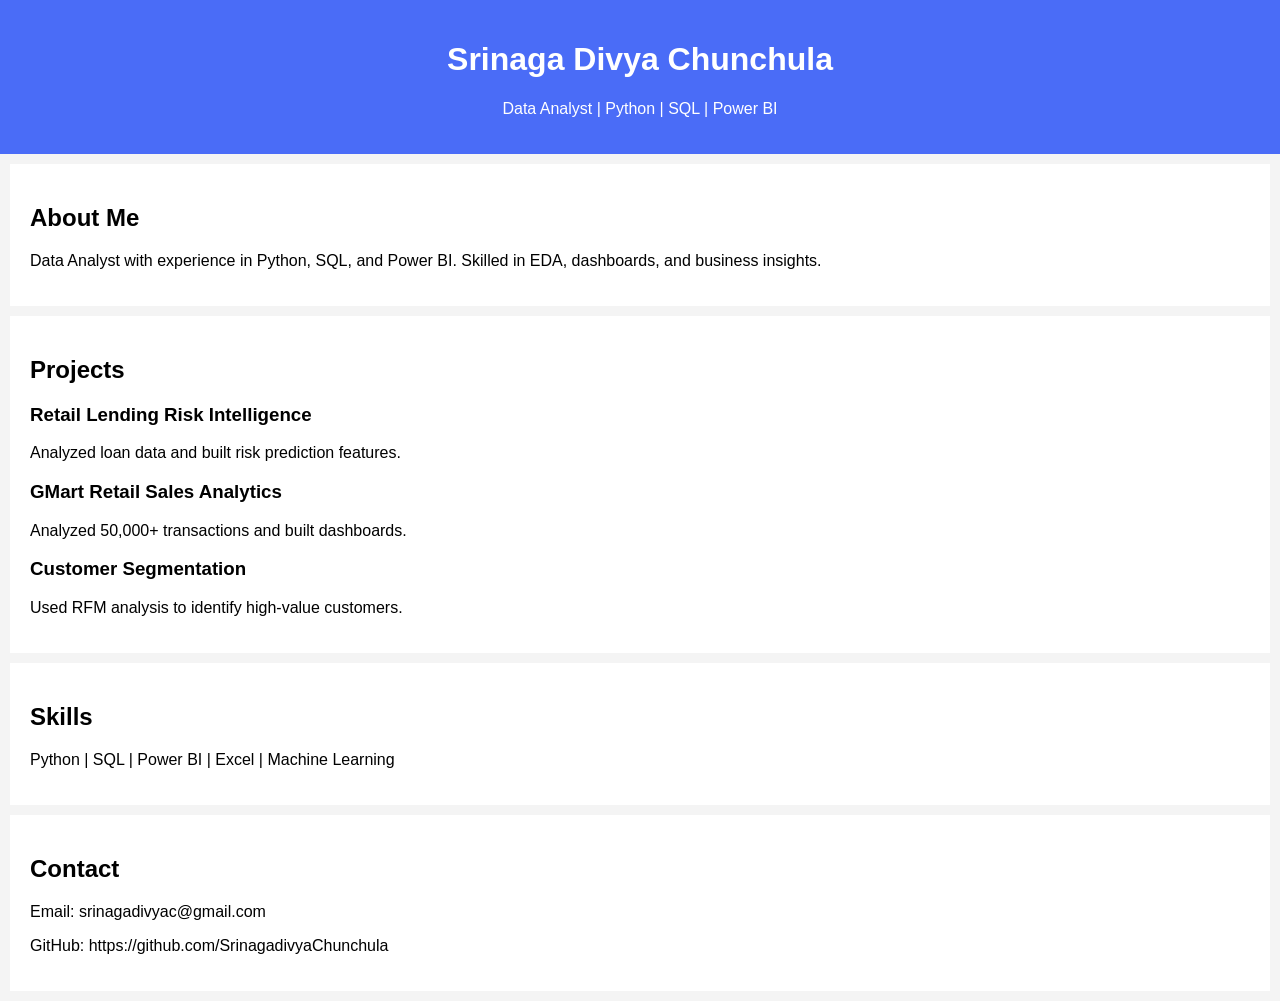
==== index.html @ 5d1824f3 "Add files via upload" ====
<!DOCTYPE html>
<html lang="en">
<head>
    <meta charset="UTF-8">
    <title>Divya | Data Analyst</title>
    <link rel="stylesheet" href="style.css">
</head>
<body>

<header>
    <h1>Srinaga Divya Chunchula</h1>
    <p>Data Analyst | Python | SQL | Power BI</p>
</header>

<section>
    <h2>About Me</h2>
    <p>Data Analyst with experience in Python, SQL, and Power BI. Skilled in EDA, dashboards, and business insights.</p>
</section>

<section>
    <h2>Projects</h2>

    <div class="project">
        <h3>Retail Lending Risk Intelligence</h3>
        <p>Analyzed loan data and built risk prediction features.</p>
    </div>

    <div class="project">
        <h3>GMart Retail Sales Analytics</h3>
        <p>Analyzed 50,000+ transactions and built dashboards.</p>
    </div>

    <div class="project">
        <h3>Customer Segmentation</h3>
        <p>Used RFM analysis to identify high-value customers.</p>
    </div>

</section>

<section>
    <h2>Skills</h2>
    <p>Python | SQL | Power BI | Excel | Machine Learning</p>
</section>

<section>
    <h2>Contact</h2>
    <p>Email: srinagadivyac@gmail.com</p>
    <p>GitHub: https://github.com/SrinagadivyaChunchula</p>
</section>

</body>
</html>
---- style.css ----
body {
    font-family: Arial;
    margin: 0;
    padding: 0;
    background: #f4f4f4;
}

header {
    background: #4a6cf7;
    color: white;
    text-align: center;
    padding: 20px;
}

section {
    padding: 20px;
    margin: 10px;
    background: white;
}

.project {
    margin-bottom: 15px;
}
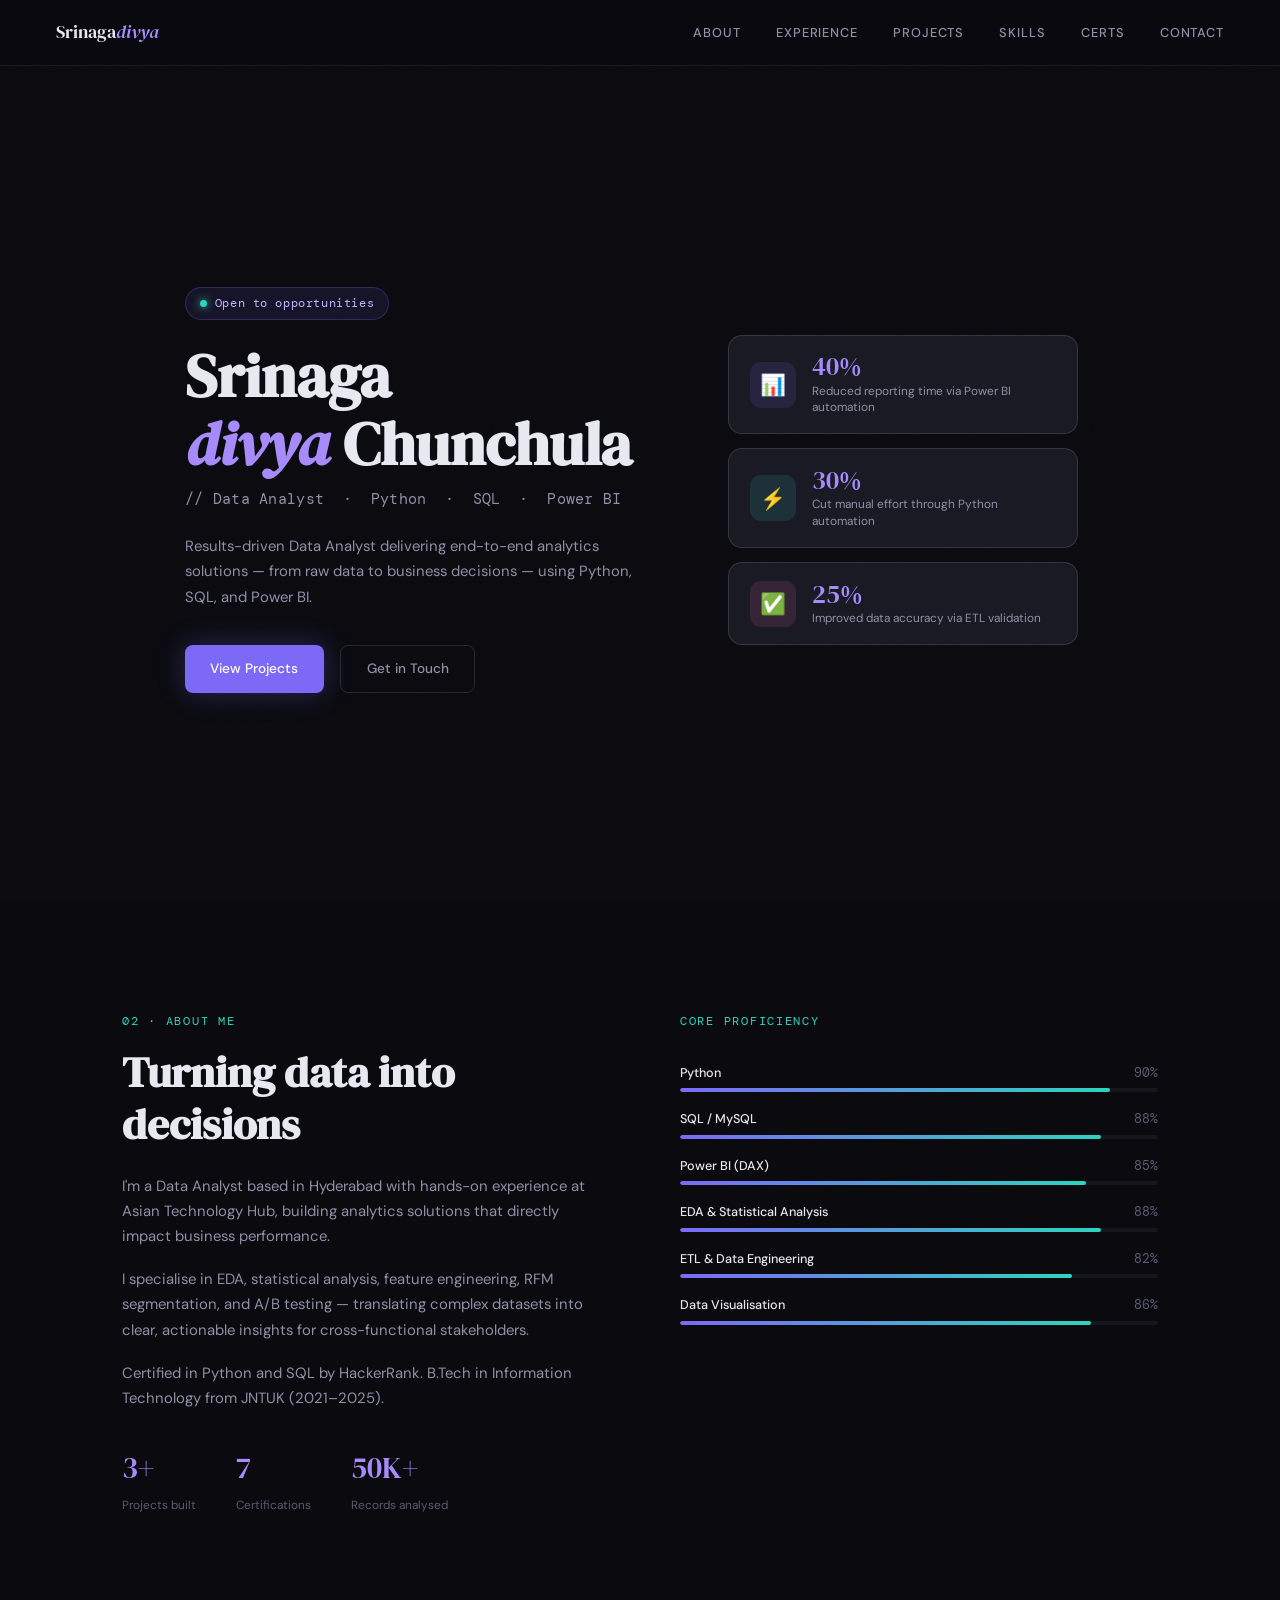
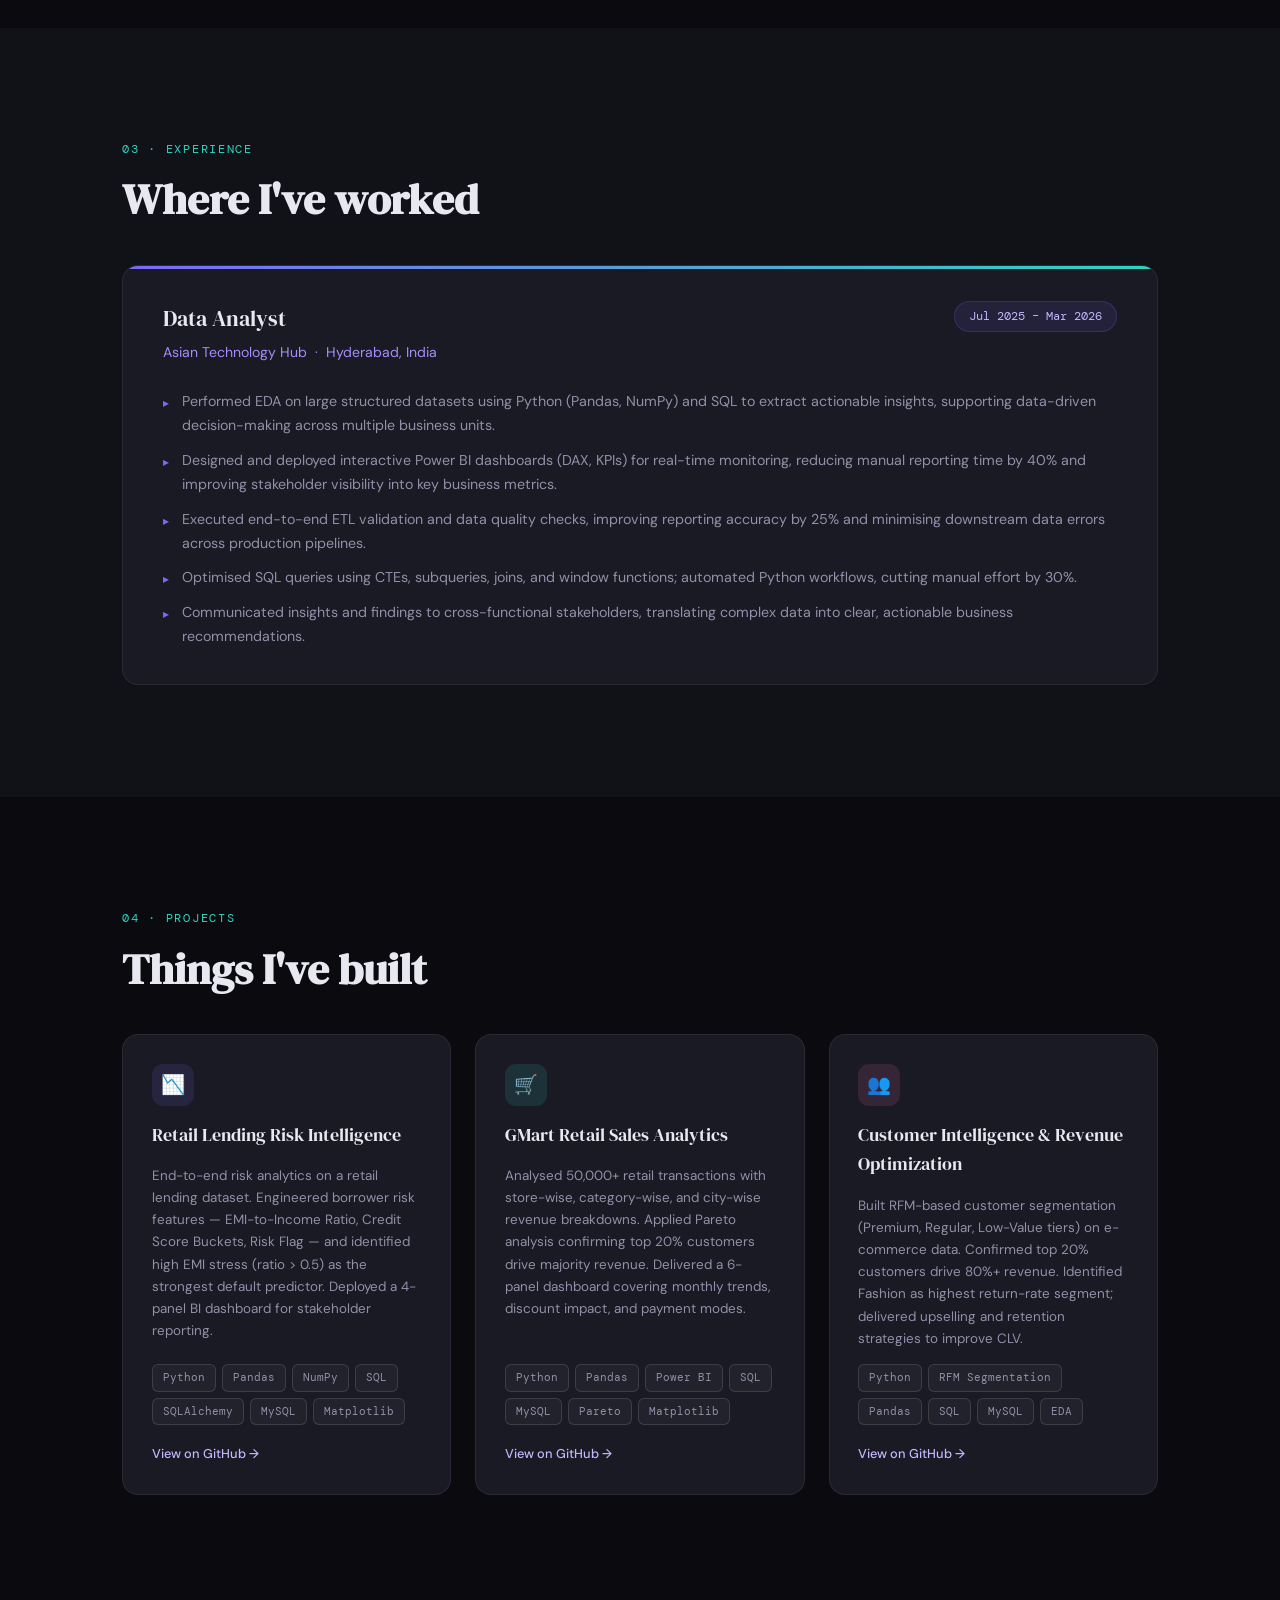
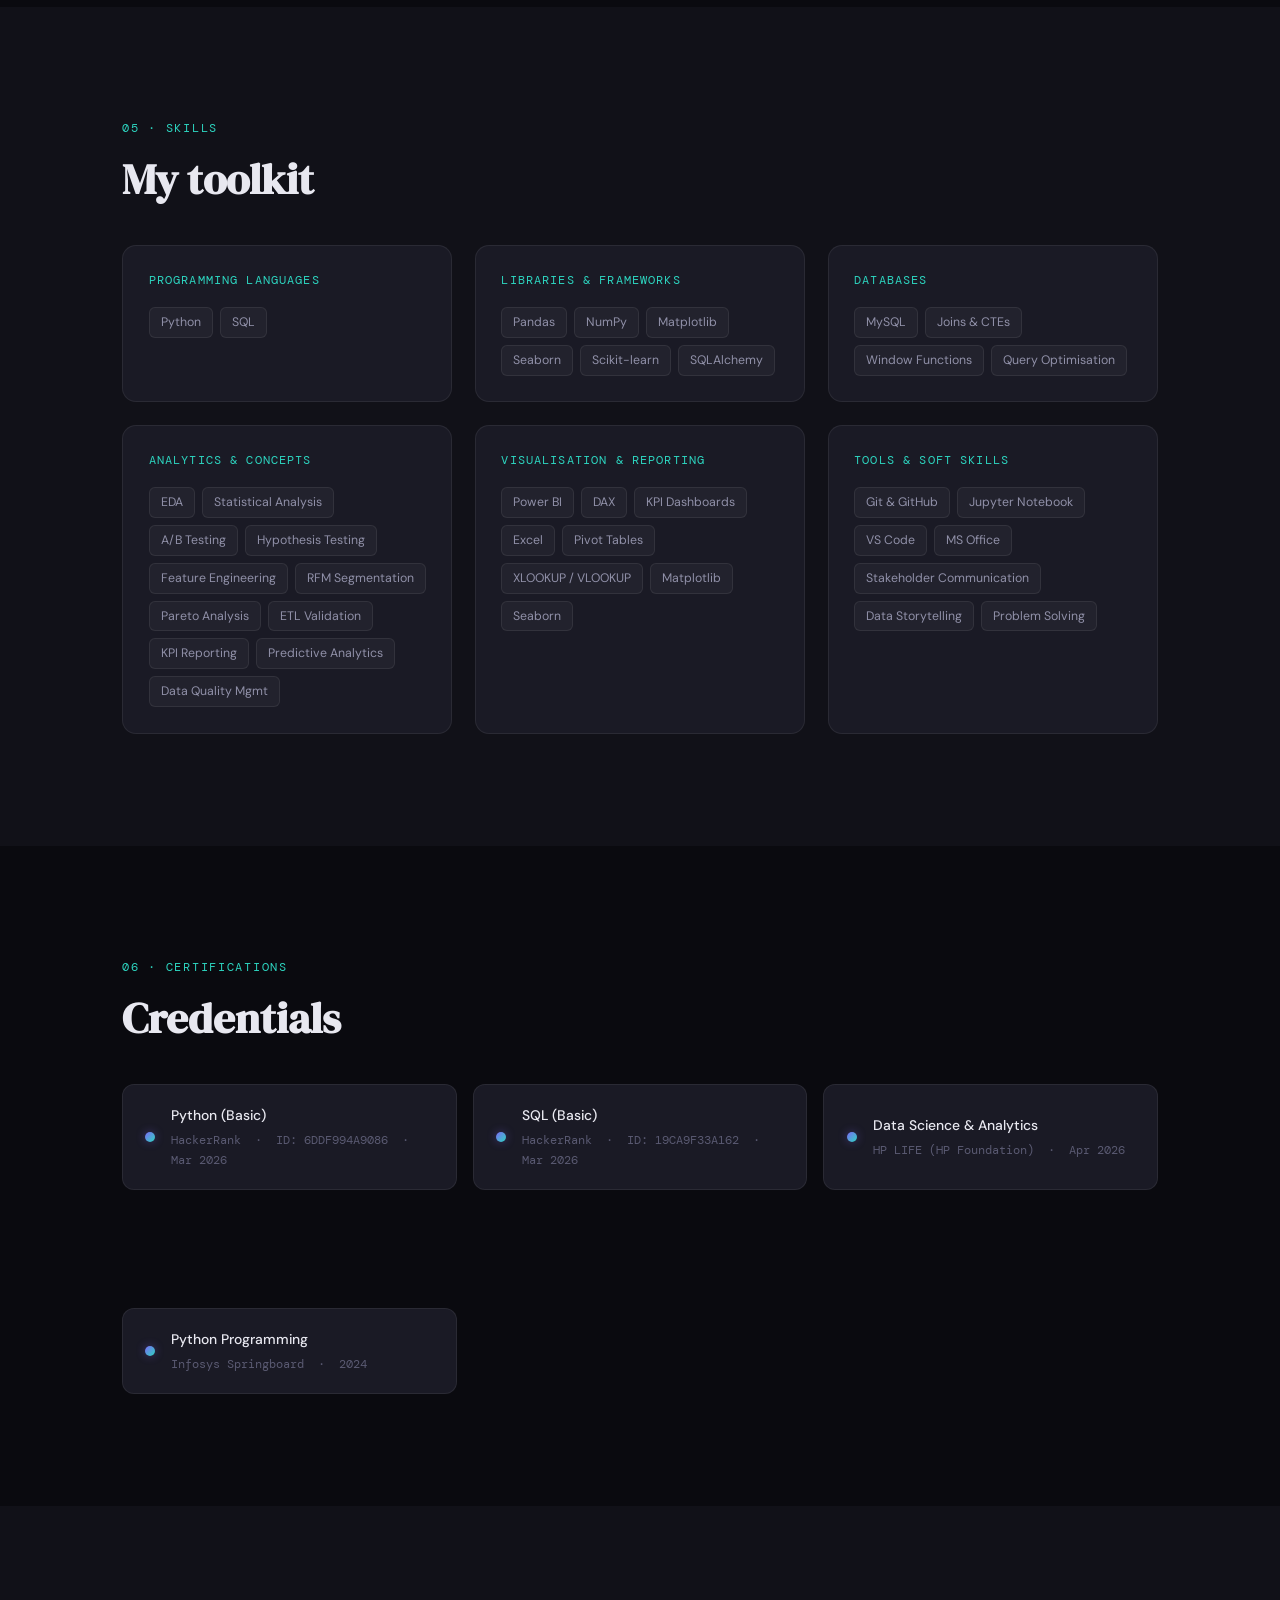
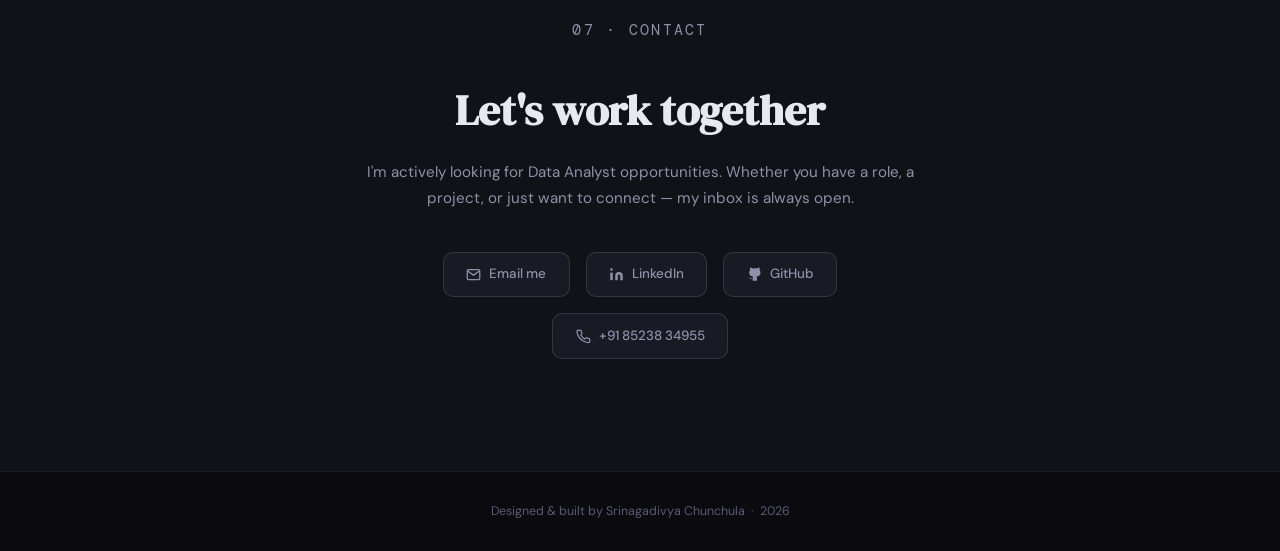
==== commit 379cae5b: "Add files via upload" ====
--- a/index.html
+++ b/index.html
@@ -1,52 +1,557 @@
 <!DOCTYPE html>
 <html lang="en">
 <head>
-    <meta charset="UTF-8">
-    <title>Divya | Data Analyst</title>
-    <link rel="stylesheet" href="style.css">
+<meta charset="UTF-8"/>
+<meta name="viewport" content="width=device-width, initial-scale=1.0"/>
+<title>Srinagadivya Chunchula | Data Analyst</title>
+<link href="https://fonts.googleapis.com/css2?family=DM+Serif+Display:ital@0;1&family=DM+Sans:wght@300;400;500;600&family=DM+Mono:wght@400;500&display=swap" rel="stylesheet"/>
+<style>
+  :root {
+    --bg:      #0a0a0f;
+    --bg2:     #111118;
+    --bg3:     #16161f;
+    --card:    #1a1a25;
+    --border:  rgba(255,255,255,0.07);
+    --border2: rgba(255,255,255,0.12);
+    --accent:  #7c6af7;
+    --accent2: #a78bfa;
+    --accent3: #c4b5fd;
+    --teal:    #2dd4bf;
+    --pink:    #f472b6;
+    --text:    #e8e8f0;
+    --text2:   #9090a8;
+    --text3:   #5a5a72;
+    --serif:   'DM Serif Display', Georgia, serif;
+    --sans:    'DM Sans', sans-serif;
+    --mono:    'DM Mono', monospace;
+  }
+  *, *::before, *::after { box-sizing: border-box; margin: 0; padding: 0; }
+  html { scroll-behavior: smooth; }
+  body {
+    background: var(--bg);
+    color: var(--text);
+    font-family: var(--sans);
+    font-size: 15px;
+    line-height: 1.7;
+    overflow-x: hidden;
+  }
+  body::before {
+    content: '';
+    position: fixed; inset: 0; z-index: 0; pointer-events: none;
+    opacity: 0.025;
+    background-image: url("data:image/svg+xml,%3Csvg xmlns='http://www.w3.org/2000/svg' width='300' height='300'%3E%3Cfilter id='n'%3E%3CfeTurbulence type='fractalNoise' baseFrequency='0.75' numOctaves='4' stitchTiles='stitch'/%3E%3C/filter%3E%3Crect width='300' height='300' filter='url(%23n)'/%3E%3C/svg%3E");
+  }
+
+  /* NAV */
+  nav {
+    position: fixed; top: 0; left: 0; right: 0; z-index: 999;
+    display: flex; align-items: center; justify-content: space-between;
+    padding: 1.1rem 3.5rem;
+    background: rgba(10,10,15,0.88);
+    backdrop-filter: blur(18px);
+    border-bottom: 1px solid var(--border);
+  }
+  .nav-logo { font-family: var(--serif); font-size: 1.1rem; color: var(--text); text-decoration: none; }
+  .nav-logo span { color: var(--accent2); font-style: italic; }
+  .nav-links { display: flex; gap: 2.2rem; list-style: none; }
+  .nav-links a {
+    color: var(--text2); text-decoration: none; font-size: 0.8rem;
+    letter-spacing: 0.07em; text-transform: uppercase; font-weight: 500;
+    transition: color 0.2s;
+  }
+  .nav-links a:hover { color: var(--accent3); }
+
+  section { position: relative; z-index: 1; }
+  .container { max-width: 1100px; margin: 0 auto; padding: 0 2rem; }
+  .section-label {
+    font-family: var(--mono); font-size: 0.72rem; color: var(--teal);
+    letter-spacing: 0.15em; text-transform: uppercase; margin-bottom: 0.9rem;
+  }
+  .section-title {
+    font-family: var(--serif); font-size: clamp(1.9rem, 3.5vw, 2.7rem);
+    line-height: 1.2; margin-bottom: 1.5rem;
+  }
+  .reveal { opacity: 0; transform: translateY(28px); transition: opacity 0.65s ease, transform 0.65s ease; }
+  .reveal.visible { opacity: 1; transform: translateY(0); }
+
+  .btn {
+    display: inline-flex; align-items: center; gap: 8px;
+    padding: 0.7rem 1.6rem; border-radius: 8px;
+    font-size: 0.85rem; font-weight: 500; text-decoration: none;
+    transition: all 0.2s; cursor: pointer; border: none; font-family: var(--sans);
+  }
+  .btn-primary { background: var(--accent); color: #fff; box-shadow: 0 0 28px rgba(124,106,247,0.3); }
+  .btn-primary:hover { background: var(--accent2); transform: translateY(-2px); box-shadow: 0 0 40px rgba(124,106,247,0.5); }
+  .btn-ghost { background: transparent; color: var(--text2); border: 1px solid var(--border2); }
+  .btn-ghost:hover { border-color: var(--accent); color: var(--accent3); transform: translateY(-2px); }
+
+  /* HERO */
+  #hero { min-height: 100vh; display: flex; align-items: center; padding-top: 80px; }
+  .hero-grid {
+    display: grid; grid-template-columns: 1.1fr 0.9fr;
+    gap: 3.5rem; align-items: center; width: 100%;
+  }
+  .hero-tag {
+    display: inline-flex; align-items: center; gap: 8px;
+    background: rgba(124,106,247,0.1); border: 1px solid rgba(124,106,247,0.25);
+    border-radius: 100px; padding: 5px 14px;
+    font-size: 0.74rem; color: var(--accent3); font-family: var(--mono);
+    letter-spacing: 0.05em; margin-bottom: 1.4rem;
+    animation: fadeUp 0.6s ease both;
+  }
+  .hero-tag::before {
+    content: ''; width: 7px; height: 7px; border-radius: 50%;
+    background: var(--teal); box-shadow: 0 0 8px var(--teal);
+    animation: blink 2s ease infinite;
+  }
+  .hero-name {
+    font-family: var(--serif); font-size: clamp(2.6rem, 4.8vw, 4rem);
+    line-height: 1.1; margin-bottom: 0.6rem;
+    animation: fadeUp 0.6s 0.1s ease both;
+  }
+  .hero-name em { color: var(--accent2); font-style: italic; }
+  .hero-role {
+    font-family: var(--mono); font-size: 0.92rem; color: var(--text2);
+    margin-bottom: 1.4rem; letter-spacing: 0.02em;
+    animation: fadeUp 0.6s 0.2s ease both;
+  }
+  .hero-desc {
+    color: var(--text2); max-width: 470px; margin-bottom: 2.2rem;
+    font-size: 0.93rem; animation: fadeUp 0.6s 0.3s ease both;
+  }
+  .hero-btns { display: flex; gap: 1rem; flex-wrap: wrap; animation: fadeUp 0.6s 0.4s ease both; }
+
+  .hero-visual { display: flex; justify-content: center; align-items: center; animation: fadeUp 0.8s 0.25s ease both; }
+  .hero-cards { display: flex; flex-direction: column; gap: 14px; width: 100%; max-width: 350px; }
+  .stat-card {
+    background: var(--card); border: 1px solid var(--border2);
+    border-radius: 14px; padding: 1.1rem 1.3rem;
+    display: flex; align-items: center; gap: 1rem;
+    transition: transform 0.25s, border-color 0.25s, box-shadow 0.25s;
+  }
+  .stat-card:hover { transform: translateX(6px); border-color: var(--accent); box-shadow: 0 8px 30px rgba(124,106,247,0.12); }
+  .stat-icon {
+    width: 46px; height: 46px; border-radius: 11px; flex-shrink: 0;
+    display: flex; align-items: center; justify-content: center; font-size: 1.3rem;
+  }
+  .si-purple { background: rgba(124,106,247,0.12); }
+  .si-teal   { background: rgba(45,212,191,0.12); }
+  .si-pink   { background: rgba(244,114,182,0.12); }
+  .stat-num { font-family: var(--serif); font-size: 1.65rem; color: var(--accent2); line-height: 1; }
+  .stat-lbl { font-size: 0.74rem; color: var(--text2); margin-top: 3px; line-height: 1.4; }
+
+  /* ABOUT */
+  #about { padding: 7rem 0; }
+  .about-grid { display: grid; grid-template-columns: 1fr 1fr; gap: 5rem; align-items: start; }
+  .about-text { color: var(--text2); font-size: 0.93rem; margin-bottom: 1.1rem; }
+  .metrics-row { display: flex; gap: 2.5rem; margin-top: 2rem; flex-wrap: wrap; }
+  .metric-val { font-family: var(--serif); font-size: 1.85rem; color: var(--accent2); }
+  .metric-lbl { font-size: 0.74rem; color: var(--text3); margin-top: 2px; }
+  .skill-bars { display: flex; flex-direction: column; gap: 1rem; }
+  .skill-row { display: flex; flex-direction: column; gap: 5px; }
+  .skill-meta { display: flex; justify-content: space-between; font-size: 0.79rem; }
+  .skill-name { color: var(--text); font-weight: 500; }
+  .skill-pct  { color: var(--text3); font-family: var(--mono); }
+  .skill-bar  { height: 4px; background: var(--bg3); border-radius: 2px; overflow: hidden; }
+  .skill-fill { height: 100%; border-radius: 2px; width: 0; background: linear-gradient(90deg, var(--accent), var(--teal)); transition: width 1.3s cubic-bezier(0.4,0,0.2,1); }
+
+  /* EXPERIENCE */
+  #experience { padding: 7rem 0; background: var(--bg2); }
+  .exp-card {
+    background: var(--card); border: 1px solid var(--border);
+    border-radius: 16px; padding: 2.2rem 2.5rem; margin-top: 2.5rem;
+    position: relative; overflow: hidden; transition: border-color 0.3s, transform 0.3s;
+  }
+  .exp-card::before {
+    content: ''; position: absolute; top: 0; left: 0; right: 0; height: 3px;
+    background: linear-gradient(90deg, var(--accent), var(--teal));
+  }
+  .exp-card:hover { border-color: var(--border2); transform: translateY(-4px); }
+  .exp-header { display: flex; justify-content: space-between; align-items: flex-start; margin-bottom: 1.5rem; flex-wrap: wrap; gap: 1rem; }
+  .exp-title { font-family: var(--serif); font-size: 1.35rem; }
+  .exp-company { color: var(--accent2); font-size: 0.88rem; margin-top: 3px; }
+  .exp-date {
+    background: rgba(124,106,247,0.1); border: 1px solid rgba(124,106,247,0.2);
+    border-radius: 100px; padding: 4px 14px;
+    font-size: 0.74rem; color: var(--accent3); font-family: var(--mono); white-space: nowrap;
+  }
+  .exp-list { list-style: none; display: flex; flex-direction: column; gap: 0.65rem; }
+  .exp-list li { color: var(--text2); font-size: 0.89rem; padding-left: 1.2rem; position: relative; }
+  .exp-list li::before { content: '▸'; position: absolute; left: 0; color: var(--accent); font-size: 0.72rem; top: 5px; }
+
+  /* PROJECTS */
+  #projects { padding: 7rem 0; }
+  .projects-grid { display: grid; grid-template-columns: repeat(auto-fit, minmax(310px,1fr)); gap: 1.5rem; margin-top: 2.5rem; }
+  .project-card {
+    background: var(--card); border: 1px solid var(--border);
+    border-radius: 16px; padding: 1.8rem;
+    display: flex; flex-direction: column; gap: 0.9rem; transition: all 0.3s;
+  }
+  .project-card:hover { border-color: var(--accent); transform: translateY(-6px); box-shadow: 0 20px 50px rgba(124,106,247,0.14); }
+  .proj-icon { width: 42px; height: 42px; border-radius: 11px; display: flex; align-items: center; justify-content: center; font-size: 1.2rem; }
+  .project-title { font-family: var(--serif); font-size: 1.1rem; }
+  .project-desc { color: var(--text2); font-size: 0.84rem; line-height: 1.65; flex: 1; }
+  .proj-tags { display: flex; flex-wrap: wrap; gap: 6px; }
+  .tag { background: rgba(255,255,255,0.04); border: 1px solid var(--border2); border-radius: 6px; padding: 3px 10px; font-size: 0.71rem; color: var(--text2); font-family: var(--mono); }
+  .proj-link { display: inline-flex; align-items: center; gap: 6px; color: var(--accent3); font-size: 0.8rem; text-decoration: none; font-weight: 500; transition: color 0.2s; margin-top: 4px; }
+  .proj-link:hover { color: var(--accent2); }
+
+  /* SKILLS */
+  #skills { padding: 7rem 0; background: var(--bg2); }
+  .skills-grid { display: grid; grid-template-columns: repeat(auto-fit, minmax(280px,1fr)); gap: 1.4rem; margin-top: 2.5rem; }
+  .skill-cat { background: var(--card); border: 1px solid var(--border); border-radius: 14px; padding: 1.6rem; transition: border-color 0.3s; }
+  .skill-cat:hover { border-color: var(--border2); }
+  .skill-cat-title { font-size: 0.72rem; font-family: var(--mono); color: var(--teal); letter-spacing: 0.1em; text-transform: uppercase; margin-bottom: 1rem; }
+  .pills { display: flex; flex-wrap: wrap; gap: 7px; }
+  .pill { background: rgba(255,255,255,0.04); border: 1px solid var(--border); border-radius: 6px; padding: 4px 11px; font-size: 0.77rem; color: var(--text2); transition: all 0.2s; }
+  .pill:hover { background: rgba(124,106,247,0.1); border-color: var(--accent); color: var(--accent3); }
+
+  /* CERTIFICATIONS */
+  #certifications { padding: 7rem 0; }
+  .certs-grid { display: grid; grid-template-columns: repeat(auto-fit, minmax(300px,1fr)); gap: 1rem; margin-top: 2.5rem; }
+  .cert-card { background: var(--card); border: 1px solid var(--border); border-radius: 12px; padding: 1.2rem 1.4rem; display: flex; align-items: center; gap: 1rem; transition: all 0.2s; }
+  .cert-card:hover { border-color: var(--border2); transform: translateX(4px); }
+  .cert-dot { width: 10px; height: 10px; border-radius: 50%; flex-shrink: 0; background: linear-gradient(135deg, var(--accent), var(--teal)); box-shadow: 0 0 10px rgba(124,106,247,0.4); }
+  .cert-name { font-size: 0.87rem; font-weight: 500; }
+  .cert-meta { font-size: 0.74rem; color: var(--text3); margin-top: 2px; font-family: var(--mono); }
+
+  /* CONTACT */
+  #contact { padding: 7rem 0; background: var(--bg2); }
+  .contact-inner { text-align: center; max-width: 580px; margin: 0 auto; }
+  .contact-inner p { color: var(--text2); margin-bottom: 2.5rem; font-size: 0.95rem; }
+  .contact-links { display: flex; gap: 1rem; justify-content: center; flex-wrap: wrap; }
+  .contact-link { display: inline-flex; align-items: center; gap: 8px; padding: 0.65rem 1.4rem; border-radius: 10px; background: var(--card); border: 1px solid var(--border2); color: var(--text2); text-decoration: none; font-size: 0.84rem; transition: all 0.2s; font-weight: 500; }
+  .contact-link:hover { border-color: var(--accent); color: var(--accent3); transform: translateY(-3px); }
+  .contact-link svg { width: 15px; height: 15px; flex-shrink: 0; }
+
+  footer { padding: 1.8rem; text-align: center; border-top: 1px solid var(--border); color: var(--text3); font-size: 0.78rem; }
+
+  @keyframes fadeUp { from { opacity:0; transform:translateY(22px); } to { opacity:1; transform:translateY(0); } }
+  @keyframes blink  { 0%,100%{opacity:1} 50%{opacity:0.35} }
+
+  ::-webkit-scrollbar { width: 5px; }
+  ::-webkit-scrollbar-track { background: var(--bg); }
+  ::-webkit-scrollbar-thumb { background: var(--bg3); border-radius: 3px; }
+  ::-webkit-scrollbar-thumb:hover { background: var(--accent); }
+
+  @media (max-width: 768px) {
+    nav { padding: 1rem 1.5rem; }
+    .nav-links { display: none; }
+    .hero-grid, .about-grid { grid-template-columns: 1fr; gap: 2.5rem; }
+    .hero-visual { display: none; }
+    #hero { padding-top: 100px; }
+  }
+</style>
 </head>
 <body>
 
-<header>
-    <h1>Srinaga Divya Chunchula</h1>
-    <p>Data Analyst | Python | SQL | Power BI</p>
-</header>
-
-<section>
-    <h2>About Me</h2>
-    <p>Data Analyst with experience in Python, SQL, and Power BI. Skilled in EDA, dashboards, and business insights.</p>
-</section>
-
-<section>
-    <h2>Projects</h2>
-
-    <div class="project">
-        <h3>Retail Lending Risk Intelligence</h3>
-        <p>Analyzed loan data and built risk prediction features.</p>
-    </div>
-
-    <div class="project">
-        <h3>GMart Retail Sales Analytics</h3>
-        <p>Analyzed 50,000+ transactions and built dashboards.</p>
-    </div>
-
-    <div class="project">
-        <h3>Customer Segmentation</h3>
-        <p>Used RFM analysis to identify high-value customers.</p>
-    </div>
-
-</section>
-
-<section>
-    <h2>Skills</h2>
-    <p>Python | SQL | Power BI | Excel | Machine Learning</p>
-</section>
-
-<section>
-    <h2>Contact</h2>
-    <p>Email: srinagadivyac@gmail.com</p>
-    <p>GitHub: https://github.com/SrinagadivyaChunchula</p>
-</section>
-
+<!-- NAVBAR -->
+<nav>
+  <a class="nav-logo" href="#hero">Srinaga<span>divya</span></a>
+  <ul class="nav-links">
+    <li><a href="#about">About</a></li>
+    <li><a href="#experience">Experience</a></li>
+    <li><a href="#projects">Projects</a></li>
+    <li><a href="#skills">Skills</a></li>
+    <li><a href="#certifications">Certs</a></li>
+    <li><a href="#contact">Contact</a></li>
+  </ul>
+</nav>
+
+<!-- HERO -->
+<section id="hero">
+  <div class="container">
+    <div class="hero-grid">
+      <div>
+        <div class="hero-tag">Open to opportunities</div>
+        <h1 class="hero-name">Srinaga<br/><em>divya</em> Chunchula</h1>
+        <p class="hero-role">// Data Analyst &nbsp;·&nbsp; Python &nbsp;·&nbsp; SQL &nbsp;·&nbsp; Power BI</p>
+        <p class="hero-desc">Results-driven Data Analyst delivering end-to-end analytics solutions — from raw data to business decisions — using Python, SQL, and Power BI.</p>
+        <div class="hero-btns">
+          <a href="#projects" class="btn btn-primary">View Projects</a>
+          <a href="#contact"  class="btn btn-ghost">Get in Touch</a>
+        </div>
+      </div>
+      <div class="hero-visual">
+        <div class="hero-cards">
+          <div class="stat-card">
+            <div class="stat-icon si-purple">📊</div>
+            <div>
+              <div class="stat-num">40%</div>
+              <div class="stat-lbl">Reduced reporting time via Power BI automation</div>
+            </div>
+          </div>
+          <div class="stat-card">
+            <div class="stat-icon si-teal">⚡</div>
+            <div>
+              <div class="stat-num">30%</div>
+              <div class="stat-lbl">Cut manual effort through Python automation</div>
+            </div>
+          </div>
+          <div class="stat-card">
+            <div class="stat-icon si-pink">✅</div>
+            <div>
+              <div class="stat-num">25%</div>
+              <div class="stat-lbl">Improved data accuracy via ETL validation</div>
+            </div>
+          </div>
+        </div>
+      </div>
+    </div>
+  </div>
+</section>
+
+<!-- ABOUT -->
+<section id="about">
+  <div class="container">
+    <div class="about-grid">
+      <div class="reveal">
+        <p class="section-label">02 · About me</p>
+        <h2 class="section-title">Turning data into decisions</h2>
+        <p class="about-text">I'm a Data Analyst based in Hyderabad with hands-on experience at Asian Technology Hub, building analytics solutions that directly impact business performance.</p>
+        <p class="about-text">I specialise in EDA, statistical analysis, feature engineering, RFM segmentation, and A/B testing — translating complex datasets into clear, actionable insights for cross-functional stakeholders.</p>
+        <p class="about-text">Certified in Python and SQL by HackerRank. B.Tech in Information Technology from JNTUK (2021–2025).</p>
+        <div class="metrics-row">
+          <div><div class="metric-val">3+</div><div class="metric-lbl">Projects built</div></div>
+          <div><div class="metric-val">7</div><div class="metric-lbl">Certifications</div></div>
+          <div><div class="metric-val">50K+</div><div class="metric-lbl">Records analysed</div></div>
+        </div>
+      </div>
+      <div class="skill-bars reveal" id="skill-bars-container">
+        <p class="section-label">Core proficiency</p>
+        <div class="skill-row">
+          <div class="skill-meta"><span class="skill-name">Python</span><span class="skill-pct">90%</span></div>
+          <div class="skill-bar"><div class="skill-fill" data-w="90"></div></div>
+        </div>
+        <div class="skill-row">
+          <div class="skill-meta"><span class="skill-name">SQL / MySQL</span><span class="skill-pct">88%</span></div>
+          <div class="skill-bar"><div class="skill-fill" data-w="88"></div></div>
+        </div>
+        <div class="skill-row">
+          <div class="skill-meta"><span class="skill-name">Power BI (DAX)</span><span class="skill-pct">85%</span></div>
+          <div class="skill-bar"><div class="skill-fill" data-w="85"></div></div>
+        </div>
+        <div class="skill-row">
+          <div class="skill-meta"><span class="skill-name">EDA & Statistical Analysis</span><span class="skill-pct">88%</span></div>
+          <div class="skill-bar"><div class="skill-fill" data-w="88"></div></div>
+        </div>
+        <div class="skill-row">
+          <div class="skill-meta"><span class="skill-name">ETL & Data Engineering</span><span class="skill-pct">82%</span></div>
+          <div class="skill-bar"><div class="skill-fill" data-w="82"></div></div>
+        </div>
+        <div class="skill-row">
+          <div class="skill-meta"><span class="skill-name">Data Visualisation</span><span class="skill-pct">86%</span></div>
+          <div class="skill-bar"><div class="skill-fill" data-w="86"></div></div>
+        </div>
+      </div>
+    </div>
+  </div>
+</section>
+
+<!-- EXPERIENCE -->
+<section id="experience">
+  <div class="container">
+    <p class="section-label reveal">03 · Experience</p>
+    <h2 class="section-title reveal">Where I've worked</h2>
+    <div class="exp-card reveal">
+      <div class="exp-header">
+        <div>
+          <div class="exp-title">Data Analyst</div>
+          <div class="exp-company">Asian Technology Hub &nbsp;·&nbsp; Hyderabad, India</div>
+        </div>
+        <div class="exp-date">Jul 2025 – Mar 2026</div>
+      </div>
+      <ul class="exp-list">
+        <li>Performed EDA on large structured datasets using Python (Pandas, NumPy) and SQL to extract actionable insights, supporting data-driven decision-making across multiple business units.</li>
+        <li>Designed and deployed interactive Power BI dashboards (DAX, KPIs) for real-time monitoring, reducing manual reporting time by 40% and improving stakeholder visibility into key business metrics.</li>
+        <li>Executed end-to-end ETL validation and data quality checks, improving reporting accuracy by 25% and minimising downstream data errors across production pipelines.</li>
+        <li>Optimised SQL queries using CTEs, subqueries, joins, and window functions; automated Python workflows, cutting manual effort by 30%.</li>
+        <li>Communicated insights and findings to cross-functional stakeholders, translating complex data into clear, actionable business recommendations.</li>
+      </ul>
+    </div>
+  </div>
+</section>
+
+<!-- PROJECTS -->
+<section id="projects">
+  <div class="container">
+    <p class="section-label reveal">04 · Projects</p>
+    <h2 class="section-title reveal">Things I've built</h2>
+    <div class="projects-grid">
+      <div class="project-card reveal">
+        <div class="proj-icon" style="background:rgba(124,106,247,0.12);">📉</div>
+        <div class="project-title">Retail Lending Risk Intelligence</div>
+        <div class="project-desc">End-to-end risk analytics on a retail lending dataset. Engineered borrower risk features — EMI-to-Income Ratio, Credit Score Buckets, Risk Flag — and identified high EMI stress (ratio &gt; 0.5) as the strongest default predictor. Deployed a 4-panel BI dashboard for stakeholder reporting.</div>
+        <div class="proj-tags">
+          <span class="tag">Python</span><span class="tag">Pandas</span><span class="tag">NumPy</span><span class="tag">SQL</span><span class="tag">SQLAlchemy</span><span class="tag">MySQL</span><span class="tag">Matplotlib</span>
+        </div>
+        <a href="https://github.com/SrinagadivyaChunchula" target="_blank" class="proj-link">View on GitHub →</a>
+      </div>
+      <div class="project-card reveal">
+        <div class="proj-icon" style="background:rgba(45,212,191,0.12);">🛒</div>
+        <div class="project-title">GMart Retail Sales Analytics</div>
+        <div class="project-desc">Analysed 50,000+ retail transactions with store-wise, category-wise, and city-wise revenue breakdowns. Applied Pareto analysis confirming top 20% customers drive majority revenue. Delivered a 6-panel dashboard covering monthly trends, discount impact, and payment modes.</div>
+        <div class="proj-tags">
+          <span class="tag">Python</span><span class="tag">Pandas</span><span class="tag">Power BI</span><span class="tag">SQL</span><span class="tag">MySQL</span><span class="tag">Pareto</span><span class="tag">Matplotlib</span>
+        </div>
+        <a href="https://github.com/SrinagadivyaChunchula" target="_blank" class="proj-link">View on GitHub →</a>
+      </div>
+      <div class="project-card reveal">
+        <div class="proj-icon" style="background:rgba(244,114,182,0.12);">👥</div>
+        <div class="project-title">Customer Intelligence & Revenue Optimization</div>
+        <div class="project-desc">Built RFM-based customer segmentation (Premium, Regular, Low-Value tiers) on e-commerce data. Confirmed top 20% customers drive 80%+ revenue. Identified Fashion as highest return-rate segment; delivered upselling and retention strategies to improve CLV.</div>
+        <div class="proj-tags">
+          <span class="tag">Python</span><span class="tag">RFM Segmentation</span><span class="tag">Pandas</span><span class="tag">SQL</span><span class="tag">MySQL</span><span class="tag">EDA</span>
+        </div>
+        <a href="https://github.com/SrinagadivyaChunchula" target="_blank" class="proj-link">View on GitHub →</a>
+      </div>
+    </div>
+  </div>
+</section>
+
+<!-- SKILLS -->
+<section id="skills">
+  <div class="container">
+    <p class="section-label reveal">05 · Skills</p>
+    <h2 class="section-title reveal">My toolkit</h2>
+    <div class="skills-grid">
+      <div class="skill-cat reveal">
+        <div class="skill-cat-title">Programming Languages</div>
+        <div class="pills"><span class="pill">Python</span><span class="pill">SQL</span></div>
+      </div>
+      <div class="skill-cat reveal">
+        <div class="skill-cat-title">Libraries & Frameworks</div>
+        <div class="pills">
+          <span class="pill">Pandas</span><span class="pill">NumPy</span><span class="pill">Matplotlib</span>
+          <span class="pill">Seaborn</span><span class="pill">Scikit-learn</span><span class="pill">SQLAlchemy</span>
+        </div>
+      </div>
+      <div class="skill-cat reveal">
+        <div class="skill-cat-title">Databases</div>
+        <div class="pills">
+          <span class="pill">MySQL</span><span class="pill">Joins & CTEs</span>
+          <span class="pill">Window Functions</span><span class="pill">Query Optimisation</span>
+        </div>
+      </div>
+      <div class="skill-cat reveal">
+        <div class="skill-cat-title">Analytics & Concepts</div>
+        <div class="pills">
+          <span class="pill">EDA</span><span class="pill">Statistical Analysis</span><span class="pill">A/B Testing</span>
+          <span class="pill">Hypothesis Testing</span><span class="pill">Feature Engineering</span>
+          <span class="pill">RFM Segmentation</span><span class="pill">Pareto Analysis</span>
+          <span class="pill">ETL Validation</span><span class="pill">KPI Reporting</span>
+          <span class="pill">Predictive Analytics</span><span class="pill">Data Quality Mgmt</span>
+        </div>
+      </div>
+      <div class="skill-cat reveal">
+        <div class="skill-cat-title">Visualisation & Reporting</div>
+        <div class="pills">
+          <span class="pill">Power BI</span><span class="pill">DAX</span><span class="pill">KPI Dashboards</span>
+          <span class="pill">Excel</span><span class="pill">Pivot Tables</span>
+          <span class="pill">XLOOKUP / VLOOKUP</span><span class="pill">Matplotlib</span><span class="pill">Seaborn</span>
+        </div>
+      </div>
+      <div class="skill-cat reveal">
+        <div class="skill-cat-title">Tools & Soft Skills</div>
+        <div class="pills">
+          <span class="pill">Git & GitHub</span><span class="pill">Jupyter Notebook</span><span class="pill">VS Code</span>
+          <span class="pill">MS Office</span><span class="pill">Stakeholder Communication</span>
+          <span class="pill">Data Storytelling</span><span class="pill">Problem Solving</span>
+        </div>
+      </div>
+    </div>
+  </div>
+</section>
+
+<!-- CERTIFICATIONS -->
+<section id="certifications">
+  <div class="container">
+    <p class="section-label reveal">06 · Certifications</p>
+    <h2 class="section-title reveal">Credentials</h2>
+    <div class="certs-grid">
+      <div class="cert-card reveal"><div class="cert-dot"></div><div><div class="cert-name">Python (Basic)</div><div class="cert-meta">HackerRank &nbsp;·&nbsp; ID: 6DDF994A9086 &nbsp;·&nbsp; Mar 2026</div></div></div>
+      <div class="cert-card reveal"><div class="cert-dot"></div><div><div class="cert-name">SQL (Basic)</div><div class="cert-meta">HackerRank &nbsp;·&nbsp; ID: 19CA9F33A162 &nbsp;·&nbsp; Mar 2026</div></div></div>
+      <div class="cert-card reveal"><div class="cert-dot"></div><div><div class="cert-name">Data Science & Analytics</div><div class="cert-meta">HP LIFE (HP Foundation) &nbsp;·&nbsp; Apr 2026</div></div></div>
+      <div class="cert-card reveal"><div class="cert-dot"></div><div><div class="cert-name">Data Analytics Essentials</div><div class="cert-meta">Cisco Networking Academy &nbsp;·&nbsp; Apr 2026</div></div></div>
+      <div class="cert-card reveal"><div class="cert-dot"></div><div><div class="cert-name">Data Analytics Job Simulation</div><div class="cert-meta">Deloitte / Forage &nbsp;·&nbsp; Feb 2025</div></div></div>
+      <div class="cert-card reveal"><div class="cert-dot"></div><div><div class="cert-name">Introduction to Data Science</div><div class="cert-meta">Simplilearn SkillUp &nbsp;·&nbsp; May 2025</div></div></div>
+      <div class="cert-card reveal"><div class="cert-dot"></div><div><div class="cert-name">Python Programming</div><div class="cert-meta">Infosys Springboard &nbsp;·&nbsp; 2024</div></div></div>
+    </div>
+  </div>
+</section>
+
+<!-- CONTACT -->
+<section id="contact">
+  <div class="container">
+    <div class="contact-inner reveal">
+      <p class="section-label" style="text-align:center;">07 · Contact</p>
+      <h2 class="section-title">Let's work together</h2>
+      <p>I'm actively looking for Data Analyst opportunities. Whether you have a role, a project, or just want to connect — my inbox is always open.</p>
+      <div class="contact-links">
+        <a href="mailto:srinagadivyac@gmail.com" class="contact-link">
+          <svg viewBox="0 0 24 24" fill="none" stroke="currentColor" stroke-width="2"><path d="M4 4h16c1.1 0 2 .9 2 2v12c0 1.1-.9 2-2 2H4c-1.1 0-2-.9-2-2V6c0-1.1.9-2 2-2z"/><polyline points="22,6 12,13 2,6"/></svg>
+          Email me
+        </a>
+        <a href="https://www.linkedin.com/in/sri-naga-divya-chunchula-955b56288" target="_blank" class="contact-link">
+          <svg viewBox="0 0 24 24" fill="currentColor"><path d="M16 8a6 6 0 0 1 6 6v7h-4v-7a2 2 0 0 0-2-2 2 2 0 0 0-2 2v7h-4v-7a6 6 0 0 1 6-6z"/><rect x="2" y="9" width="4" height="12"/><circle cx="4" cy="4" r="2"/></svg>
+          LinkedIn
+        </a>
+        <a href="https://github.com/SrinagadivyaChunchula" target="_blank" class="contact-link">
+          <svg viewBox="0 0 24 24" fill="currentColor"><path d="M9 19c-5 1.5-5-2.5-7-3m14 6v-3.87a3.37 3.37 0 0 0-.94-2.61c3.14-.35 6.44-1.54 6.44-7A5.44 5.44 0 0 0 20 4.77 5.07 5.07 0 0 0 19.91 1S18.73.65 16 2.48a13.38 13.38 0 0 0-7 0C6.27.65 5.09 1 5.09 1A5.07 5.07 0 0 0 5 4.77a5.44 5.44 0 0 0-1.5 3.78c0 5.42 3.3 6.61 6.44 7A3.37 3.37 0 0 0 9 18.13V22"/></svg>
+          GitHub
+        </a>
+        <a href="tel:+918523834955" class="contact-link">
+          <svg viewBox="0 0 24 24" fill="none" stroke="currentColor" stroke-width="2"><path d="M22 16.92v3a2 2 0 0 1-2.18 2 19.79 19.79 0 0 1-8.63-3.07A19.5 19.5 0 0 1 4.69 13a19.79 19.79 0 0 1-3.07-8.67A2 2 0 0 1 3.6 2h3a2 2 0 0 1 2 1.72c.127.96.361 1.903.7 2.81a2 2 0 0 1-.45 2.11L7.91 9.91a16 16 0 0 0 6.06 6.06l1.27-1.27a2 2 0 0 1 2.11-.45c.907.339 1.85.573 2.81.7A2 2 0 0 1 22 16.92z"/></svg>
+          +91 85238 34955
+        </a>
+      </div>
+    </div>
+  </div>
+</section>
+
+<footer>
+  <p>Designed &amp; built by Srinagadivya Chunchula &nbsp;·&nbsp; 2026</p>
+</footer>
+
+<script>
+  // Scroll reveal
+  const revealEls = document.querySelectorAll('.reveal');
+  const revealObs = new IntersectionObserver((entries) => {
+    entries.forEach((entry, i) => {
+      if (entry.isIntersecting) {
+        setTimeout(() => entry.target.classList.add('visible'), i * 75);
+        revealObs.unobserve(entry.target);
+      }
+    });
+  }, { threshold: 0.1 });
+  revealEls.forEach(el => revealObs.observe(el));
+
+  // Skill bar animation
+  const barContainer = document.getElementById('skill-bars-container');
+  const barObs = new IntersectionObserver((entries) => {
+    entries.forEach(entry => {
+      if (entry.isIntersecting) {
+        entry.target.querySelectorAll('.skill-fill').forEach(bar => {
+          bar.style.width = bar.dataset.w + '%';
+        });
+        barObs.unobserve(entry.target);
+      }
+    });
+  }, { threshold: 0.3 });
+  if (barContainer) barObs.observe(barContainer);
+
+  // Active nav highlight
+  const sections = document.querySelectorAll('section[id]');
+  const navLinks = document.querySelectorAll('.nav-links a');
+  window.addEventListener('scroll', () => {
+    let current = '';
+    sections.forEach(sec => {
+      if (window.scrollY >= sec.offsetTop - 120) current = sec.id;
+    });
+    navLinks.forEach(a => {
+      a.style.color = a.getAttribute('href') === '#' + current ? 'var(--accent3)' : '';
+    });
+  });
+</script>
 </body>
 </html>
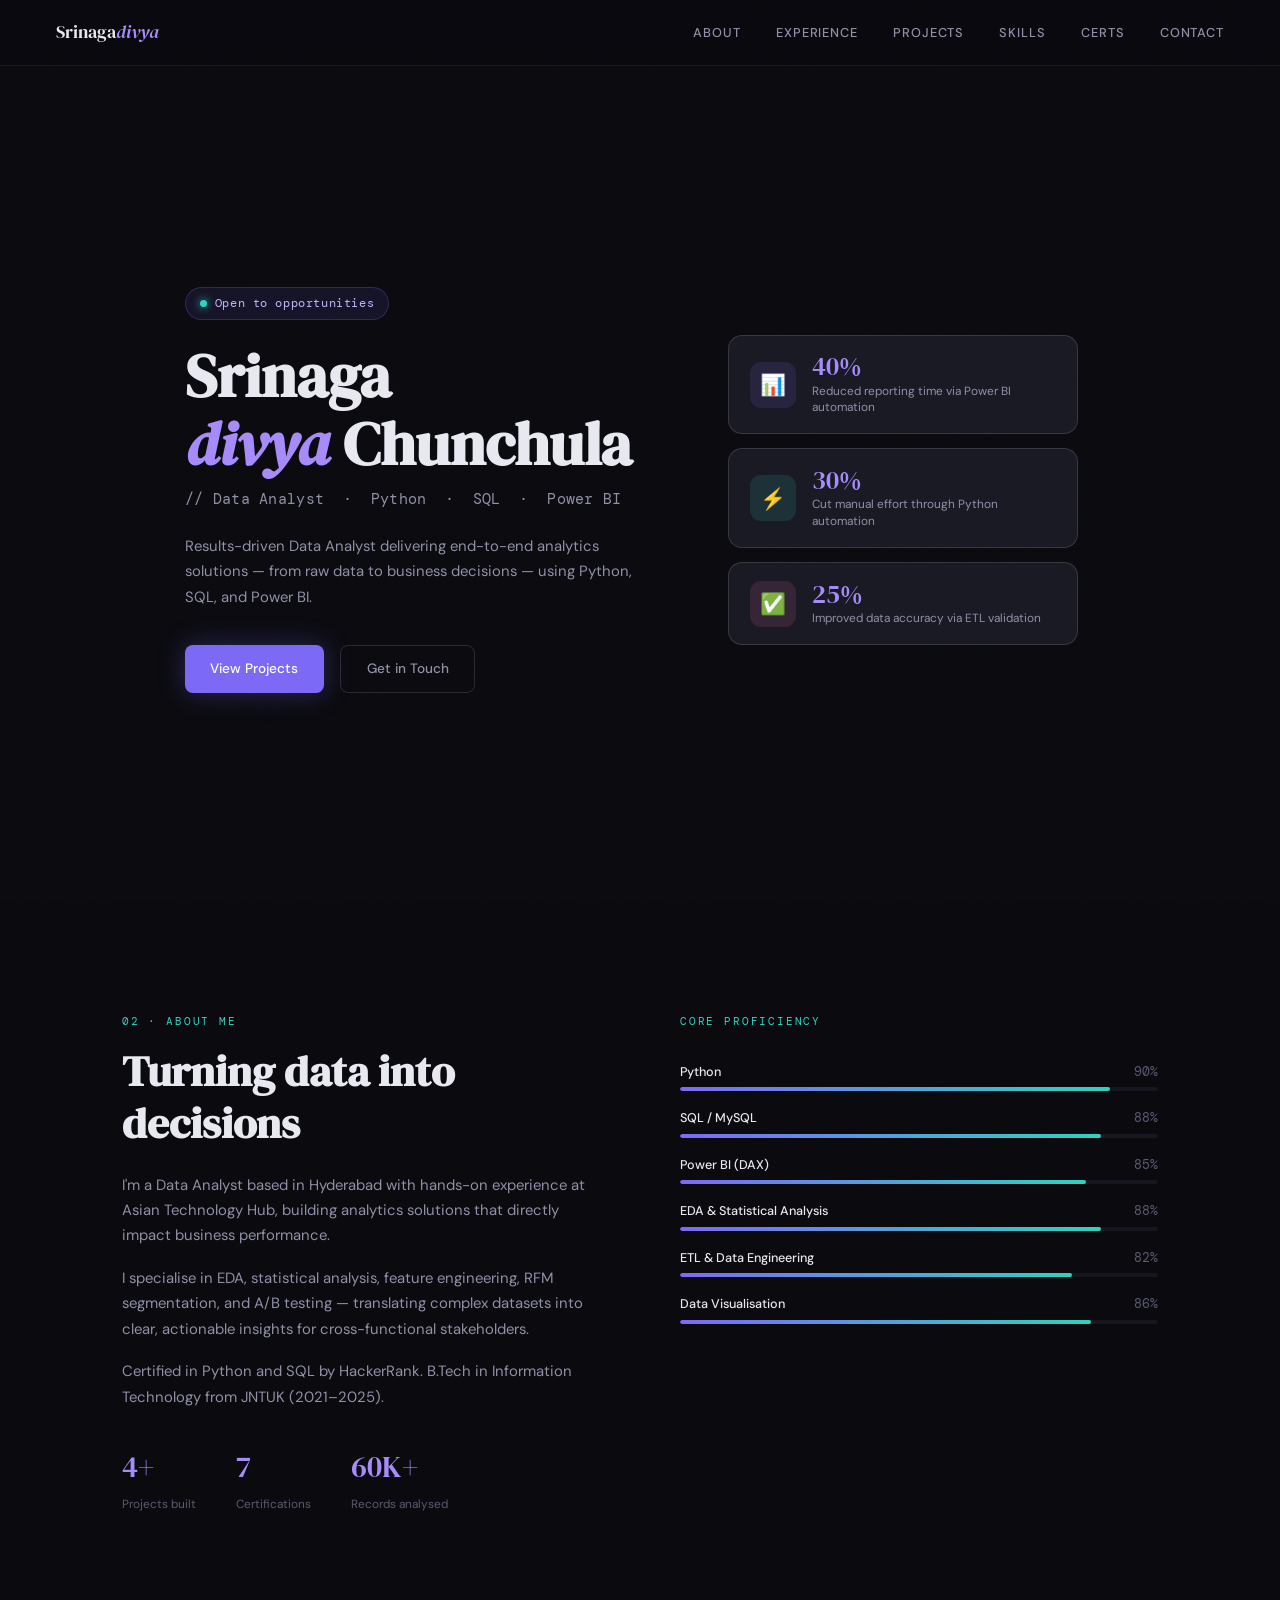
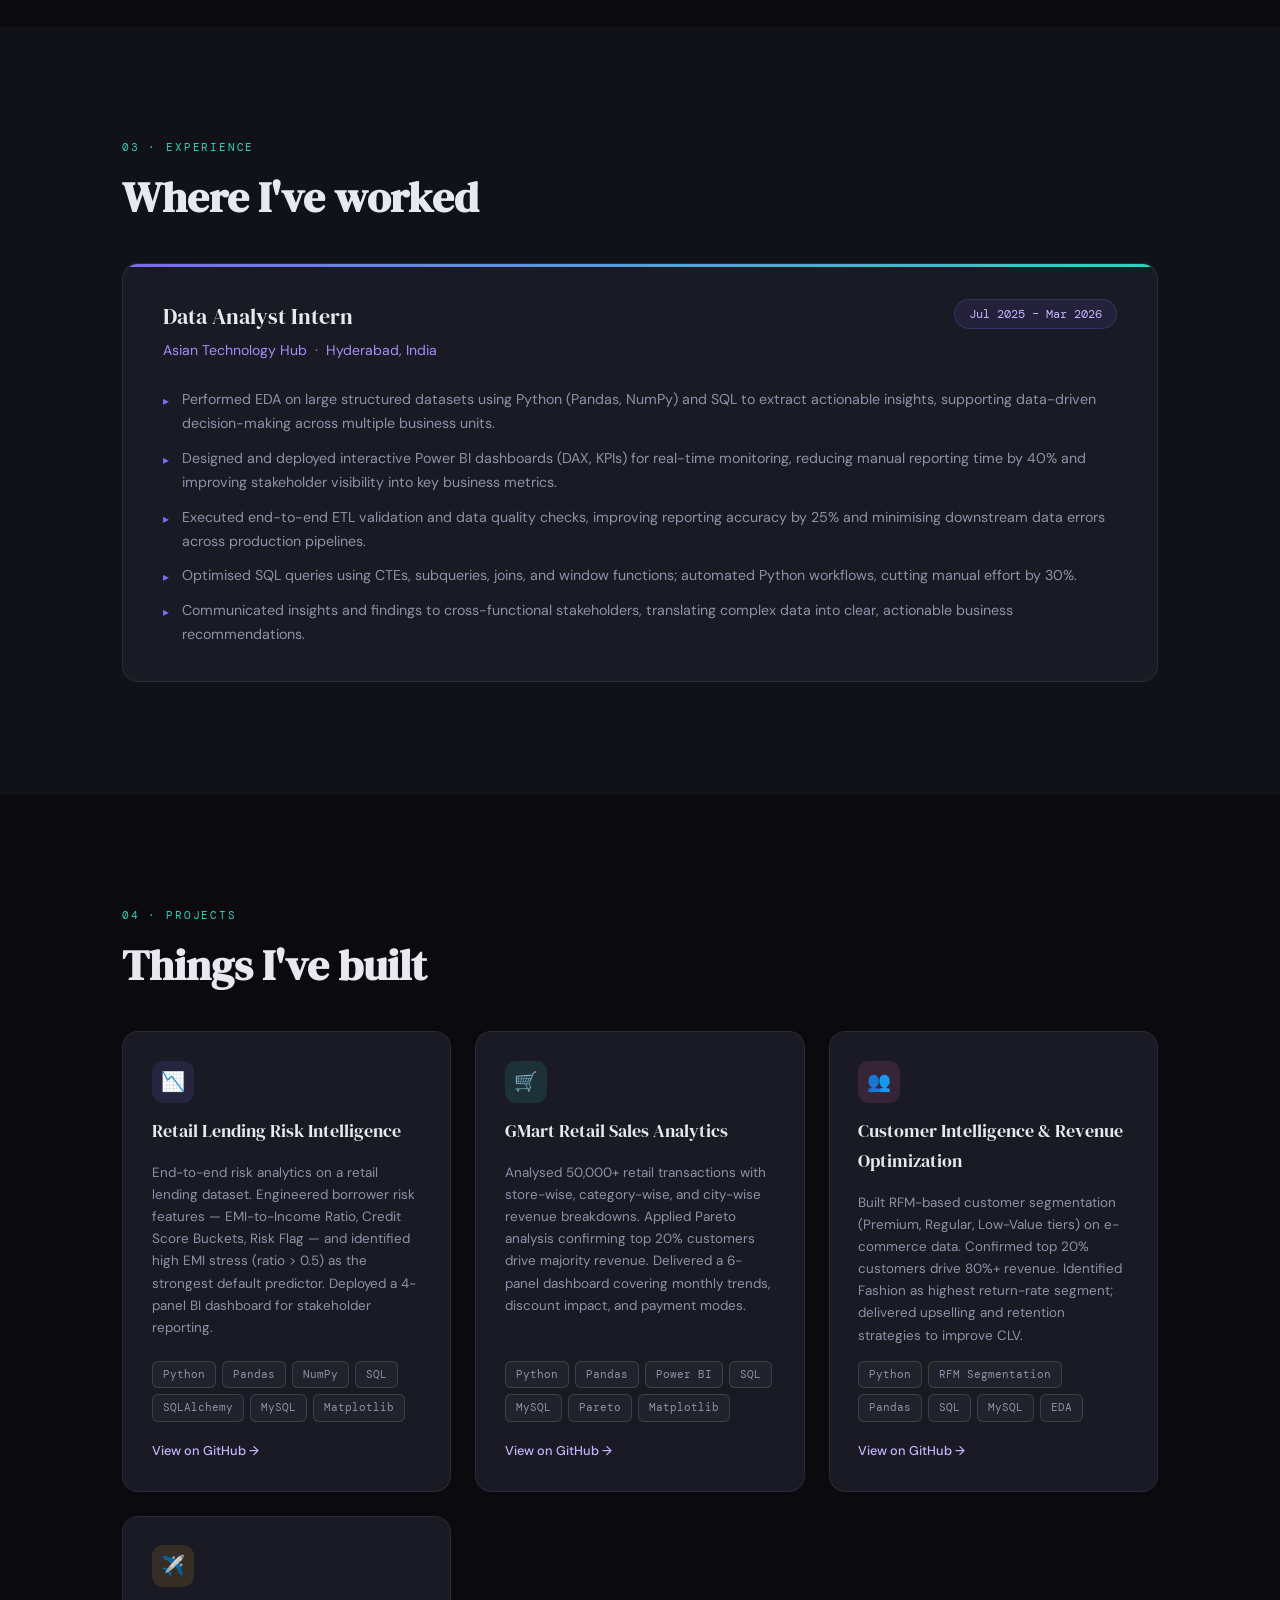
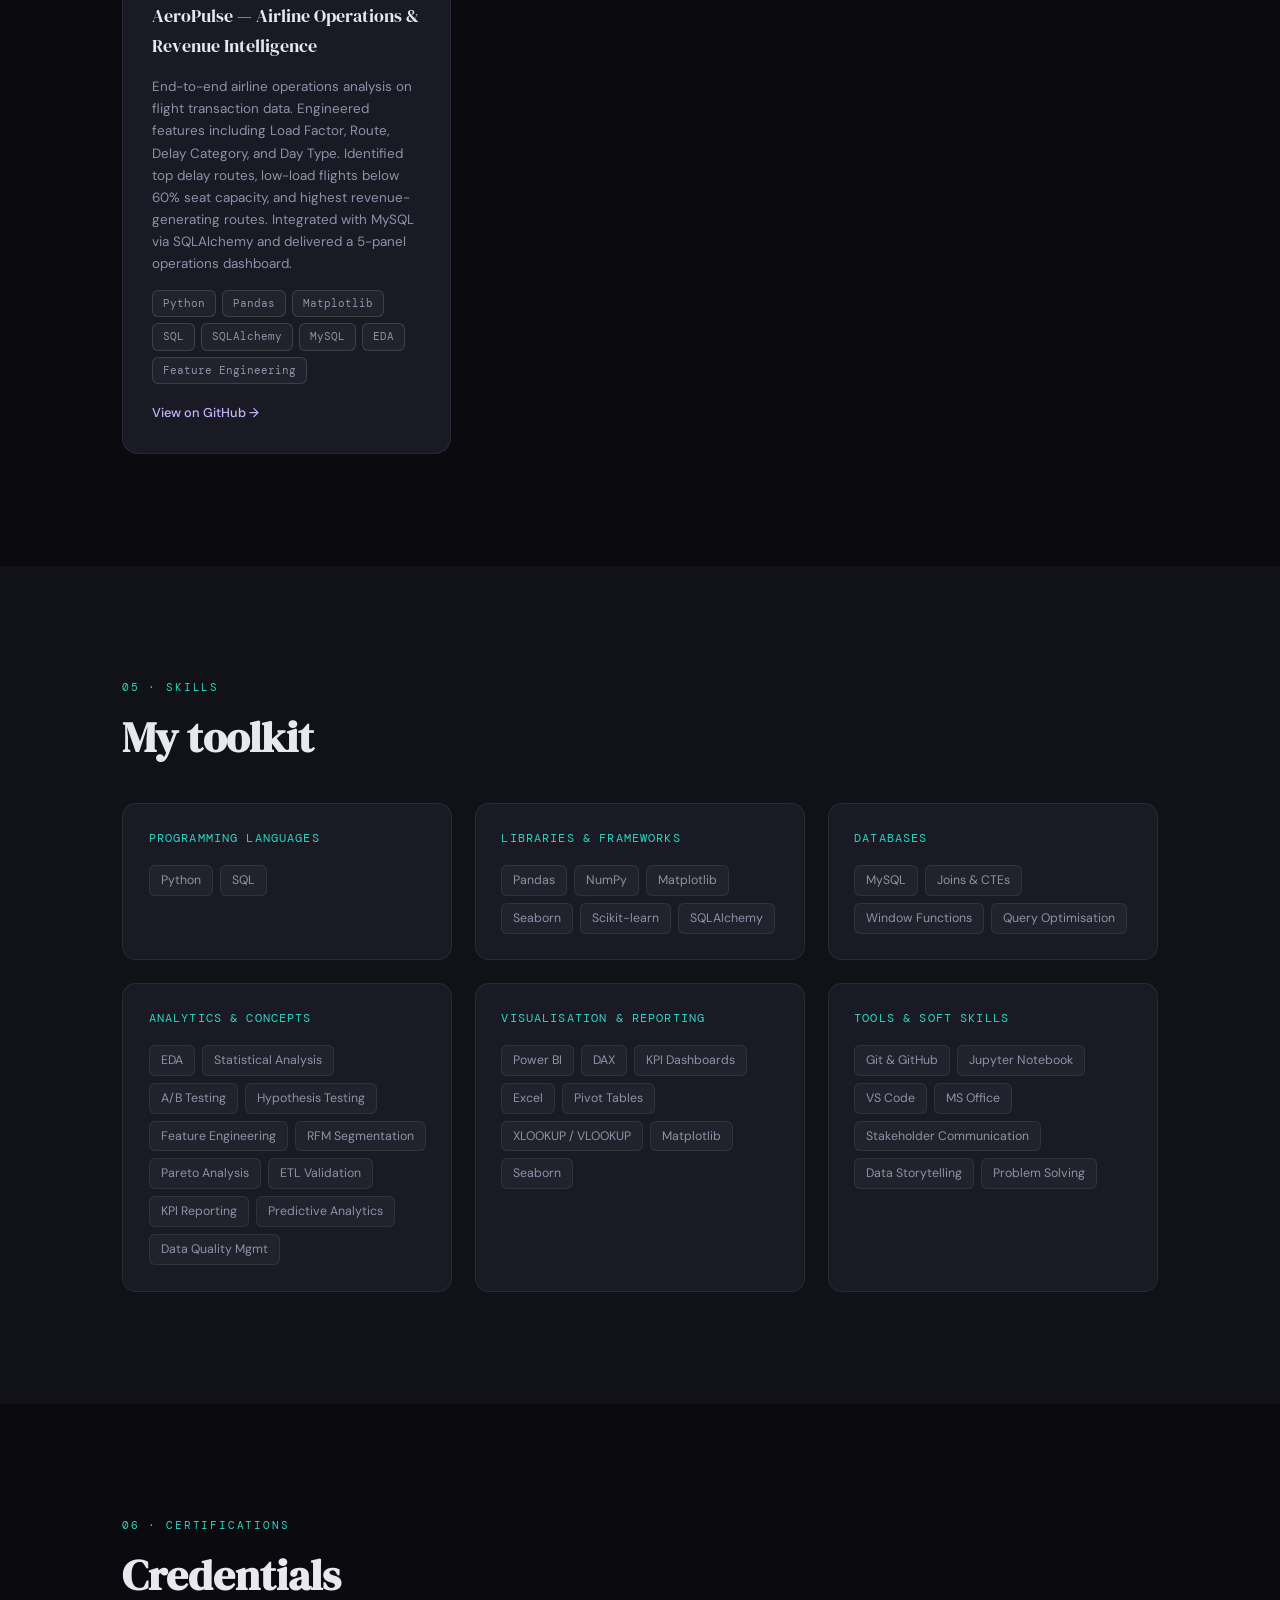
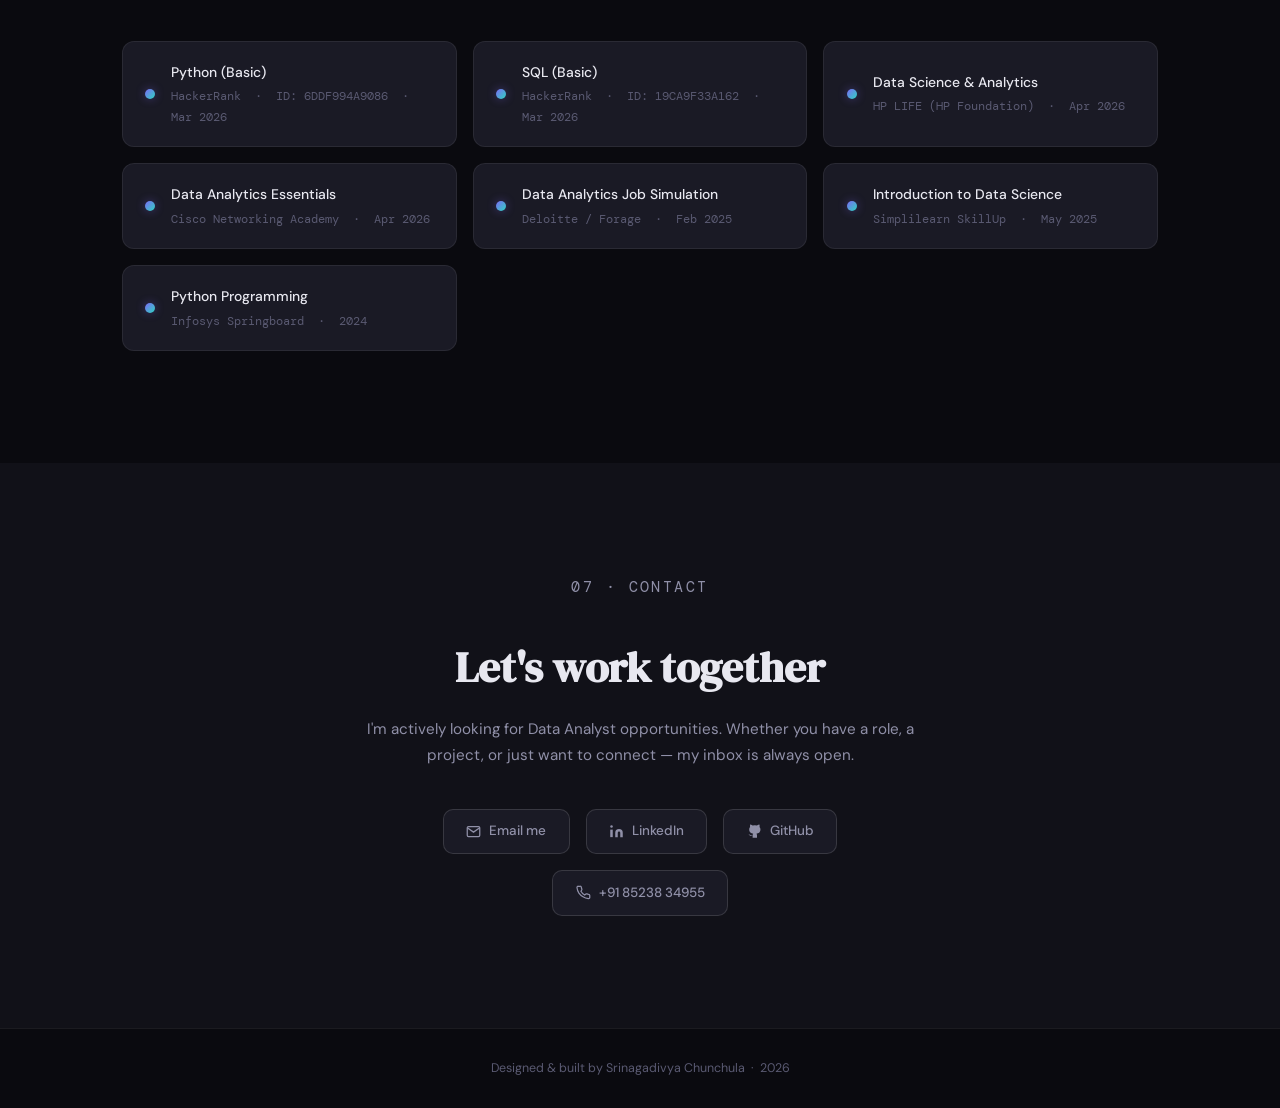
==== commit 3444846b: "Add files via upload" ====
--- a/index.html
+++ b/index.html
@@ -6,246 +6,413 @@
 <title>Srinagadivya Chunchula | Data Analyst</title>
 <link href="https://fonts.googleapis.com/css2?family=DM+Serif+Display:ital@0;1&family=DM+Sans:wght@300;400;500;600&family=DM+Mono:wght@400;500&display=swap" rel="stylesheet"/>
 <style>
-  :root {
-    --bg:      #0a0a0f;
-    --bg2:     #111118;
-    --bg3:     #16161f;
-    --card:    #1a1a25;
-    --border:  rgba(255,255,255,0.07);
-    --border2: rgba(255,255,255,0.12);
-    --accent:  #7c6af7;
-    --accent2: #a78bfa;
-    --accent3: #c4b5fd;
-    --teal:    #2dd4bf;
-    --pink:    #f472b6;
-    --text:    #e8e8f0;
-    --text2:   #9090a8;
-    --text3:   #5a5a72;
-    --serif:   'DM Serif Display', Georgia, serif;
-    --sans:    'DM Sans', sans-serif;
-    --mono:    'DM Mono', monospace;
-  }
-  *, *::before, *::after { box-sizing: border-box; margin: 0; padding: 0; }
-  html { scroll-behavior: smooth; }
-  body {
-    background: var(--bg);
-    color: var(--text);
-    font-family: var(--sans);
-    font-size: 15px;
-    line-height: 1.7;
-    overflow-x: hidden;
-  }
-  body::before {
-    content: '';
-    position: fixed; inset: 0; z-index: 0; pointer-events: none;
-    opacity: 0.025;
-    background-image: url("data:image/svg+xml,%3Csvg xmlns='http://www.w3.org/2000/svg' width='300' height='300'%3E%3Cfilter id='n'%3E%3CfeTurbulence type='fractalNoise' baseFrequency='0.75' numOctaves='4' stitchTiles='stitch'/%3E%3C/filter%3E%3Crect width='300' height='300' filter='url(%23n)'/%3E%3C/svg%3E");
-  }
-
-  /* NAV */
-  nav {
-    position: fixed; top: 0; left: 0; right: 0; z-index: 999;
-    display: flex; align-items: center; justify-content: space-between;
-    padding: 1.1rem 3.5rem;
-    background: rgba(10,10,15,0.88);
-    backdrop-filter: blur(18px);
-    border-bottom: 1px solid var(--border);
-  }
-  .nav-logo { font-family: var(--serif); font-size: 1.1rem; color: var(--text); text-decoration: none; }
-  .nav-logo span { color: var(--accent2); font-style: italic; }
-  .nav-links { display: flex; gap: 2.2rem; list-style: none; }
-  .nav-links a {
-    color: var(--text2); text-decoration: none; font-size: 0.8rem;
-    letter-spacing: 0.07em; text-transform: uppercase; font-weight: 500;
-    transition: color 0.2s;
-  }
-  .nav-links a:hover { color: var(--accent3); }
-
-  section { position: relative; z-index: 1; }
-  .container { max-width: 1100px; margin: 0 auto; padding: 0 2rem; }
-  .section-label {
-    font-family: var(--mono); font-size: 0.72rem; color: var(--teal);
-    letter-spacing: 0.15em; text-transform: uppercase; margin-bottom: 0.9rem;
-  }
-  .section-title {
-    font-family: var(--serif); font-size: clamp(1.9rem, 3.5vw, 2.7rem);
-    line-height: 1.2; margin-bottom: 1.5rem;
-  }
-  .reveal { opacity: 0; transform: translateY(28px); transition: opacity 0.65s ease, transform 0.65s ease; }
-  .reveal.visible { opacity: 1; transform: translateY(0); }
-
-  .btn {
-    display: inline-flex; align-items: center; gap: 8px;
-    padding: 0.7rem 1.6rem; border-radius: 8px;
-    font-size: 0.85rem; font-weight: 500; text-decoration: none;
-    transition: all 0.2s; cursor: pointer; border: none; font-family: var(--sans);
-  }
-  .btn-primary { background: var(--accent); color: #fff; box-shadow: 0 0 28px rgba(124,106,247,0.3); }
-  .btn-primary:hover { background: var(--accent2); transform: translateY(-2px); box-shadow: 0 0 40px rgba(124,106,247,0.5); }
-  .btn-ghost { background: transparent; color: var(--text2); border: 1px solid var(--border2); }
-  .btn-ghost:hover { border-color: var(--accent); color: var(--accent3); transform: translateY(-2px); }
-
-  /* HERO */
-  #hero { min-height: 100vh; display: flex; align-items: center; padding-top: 80px; }
-  .hero-grid {
-    display: grid; grid-template-columns: 1.1fr 0.9fr;
-    gap: 3.5rem; align-items: center; width: 100%;
-  }
-  .hero-tag {
-    display: inline-flex; align-items: center; gap: 8px;
-    background: rgba(124,106,247,0.1); border: 1px solid rgba(124,106,247,0.25);
-    border-radius: 100px; padding: 5px 14px;
-    font-size: 0.74rem; color: var(--accent3); font-family: var(--mono);
-    letter-spacing: 0.05em; margin-bottom: 1.4rem;
-    animation: fadeUp 0.6s ease both;
-  }
-  .hero-tag::before {
-    content: ''; width: 7px; height: 7px; border-radius: 50%;
-    background: var(--teal); box-shadow: 0 0 8px var(--teal);
-    animation: blink 2s ease infinite;
-  }
-  .hero-name {
-    font-family: var(--serif); font-size: clamp(2.6rem, 4.8vw, 4rem);
-    line-height: 1.1; margin-bottom: 0.6rem;
-    animation: fadeUp 0.6s 0.1s ease both;
-  }
-  .hero-name em { color: var(--accent2); font-style: italic; }
-  .hero-role {
-    font-family: var(--mono); font-size: 0.92rem; color: var(--text2);
-    margin-bottom: 1.4rem; letter-spacing: 0.02em;
-    animation: fadeUp 0.6s 0.2s ease both;
-  }
-  .hero-desc {
-    color: var(--text2); max-width: 470px; margin-bottom: 2.2rem;
-    font-size: 0.93rem; animation: fadeUp 0.6s 0.3s ease both;
-  }
-  .hero-btns { display: flex; gap: 1rem; flex-wrap: wrap; animation: fadeUp 0.6s 0.4s ease both; }
-
-  .hero-visual { display: flex; justify-content: center; align-items: center; animation: fadeUp 0.8s 0.25s ease both; }
-  .hero-cards { display: flex; flex-direction: column; gap: 14px; width: 100%; max-width: 350px; }
-  .stat-card {
-    background: var(--card); border: 1px solid var(--border2);
-    border-radius: 14px; padding: 1.1rem 1.3rem;
-    display: flex; align-items: center; gap: 1rem;
-    transition: transform 0.25s, border-color 0.25s, box-shadow 0.25s;
-  }
-  .stat-card:hover { transform: translateX(6px); border-color: var(--accent); box-shadow: 0 8px 30px rgba(124,106,247,0.12); }
-  .stat-icon {
-    width: 46px; height: 46px; border-radius: 11px; flex-shrink: 0;
-    display: flex; align-items: center; justify-content: center; font-size: 1.3rem;
-  }
-  .si-purple { background: rgba(124,106,247,0.12); }
-  .si-teal   { background: rgba(45,212,191,0.12); }
-  .si-pink   { background: rgba(244,114,182,0.12); }
-  .stat-num { font-family: var(--serif); font-size: 1.65rem; color: var(--accent2); line-height: 1; }
-  .stat-lbl { font-size: 0.74rem; color: var(--text2); margin-top: 3px; line-height: 1.4; }
-
-  /* ABOUT */
-  #about { padding: 7rem 0; }
-  .about-grid { display: grid; grid-template-columns: 1fr 1fr; gap: 5rem; align-items: start; }
-  .about-text { color: var(--text2); font-size: 0.93rem; margin-bottom: 1.1rem; }
-  .metrics-row { display: flex; gap: 2.5rem; margin-top: 2rem; flex-wrap: wrap; }
-  .metric-val { font-family: var(--serif); font-size: 1.85rem; color: var(--accent2); }
-  .metric-lbl { font-size: 0.74rem; color: var(--text3); margin-top: 2px; }
-  .skill-bars { display: flex; flex-direction: column; gap: 1rem; }
-  .skill-row { display: flex; flex-direction: column; gap: 5px; }
-  .skill-meta { display: flex; justify-content: space-between; font-size: 0.79rem; }
-  .skill-name { color: var(--text); font-weight: 500; }
-  .skill-pct  { color: var(--text3); font-family: var(--mono); }
-  .skill-bar  { height: 4px; background: var(--bg3); border-radius: 2px; overflow: hidden; }
-  .skill-fill { height: 100%; border-radius: 2px; width: 0; background: linear-gradient(90deg, var(--accent), var(--teal)); transition: width 1.3s cubic-bezier(0.4,0,0.2,1); }
-
-  /* EXPERIENCE */
-  #experience { padding: 7rem 0; background: var(--bg2); }
-  .exp-card {
-    background: var(--card); border: 1px solid var(--border);
-    border-radius: 16px; padding: 2.2rem 2.5rem; margin-top: 2.5rem;
-    position: relative; overflow: hidden; transition: border-color 0.3s, transform 0.3s;
-  }
-  .exp-card::before {
-    content: ''; position: absolute; top: 0; left: 0; right: 0; height: 3px;
-    background: linear-gradient(90deg, var(--accent), var(--teal));
-  }
-  .exp-card:hover { border-color: var(--border2); transform: translateY(-4px); }
-  .exp-header { display: flex; justify-content: space-between; align-items: flex-start; margin-bottom: 1.5rem; flex-wrap: wrap; gap: 1rem; }
-  .exp-title { font-family: var(--serif); font-size: 1.35rem; }
-  .exp-company { color: var(--accent2); font-size: 0.88rem; margin-top: 3px; }
-  .exp-date {
-    background: rgba(124,106,247,0.1); border: 1px solid rgba(124,106,247,0.2);
-    border-radius: 100px; padding: 4px 14px;
-    font-size: 0.74rem; color: var(--accent3); font-family: var(--mono); white-space: nowrap;
-  }
-  .exp-list { list-style: none; display: flex; flex-direction: column; gap: 0.65rem; }
-  .exp-list li { color: var(--text2); font-size: 0.89rem; padding-left: 1.2rem; position: relative; }
-  .exp-list li::before { content: '▸'; position: absolute; left: 0; color: var(--accent); font-size: 0.72rem; top: 5px; }
-
-  /* PROJECTS */
-  #projects { padding: 7rem 0; }
-  .projects-grid { display: grid; grid-template-columns: repeat(auto-fit, minmax(310px,1fr)); gap: 1.5rem; margin-top: 2.5rem; }
-  .project-card {
-    background: var(--card); border: 1px solid var(--border);
-    border-radius: 16px; padding: 1.8rem;
-    display: flex; flex-direction: column; gap: 0.9rem; transition: all 0.3s;
-  }
-  .project-card:hover { border-color: var(--accent); transform: translateY(-6px); box-shadow: 0 20px 50px rgba(124,106,247,0.14); }
-  .proj-icon { width: 42px; height: 42px; border-radius: 11px; display: flex; align-items: center; justify-content: center; font-size: 1.2rem; }
-  .project-title { font-family: var(--serif); font-size: 1.1rem; }
-  .project-desc { color: var(--text2); font-size: 0.84rem; line-height: 1.65; flex: 1; }
-  .proj-tags { display: flex; flex-wrap: wrap; gap: 6px; }
-  .tag { background: rgba(255,255,255,0.04); border: 1px solid var(--border2); border-radius: 6px; padding: 3px 10px; font-size: 0.71rem; color: var(--text2); font-family: var(--mono); }
-  .proj-link { display: inline-flex; align-items: center; gap: 6px; color: var(--accent3); font-size: 0.8rem; text-decoration: none; font-weight: 500; transition: color 0.2s; margin-top: 4px; }
-  .proj-link:hover { color: var(--accent2); }
-
-  /* SKILLS */
-  #skills { padding: 7rem 0; background: var(--bg2); }
-  .skills-grid { display: grid; grid-template-columns: repeat(auto-fit, minmax(280px,1fr)); gap: 1.4rem; margin-top: 2.5rem; }
-  .skill-cat { background: var(--card); border: 1px solid var(--border); border-radius: 14px; padding: 1.6rem; transition: border-color 0.3s; }
-  .skill-cat:hover { border-color: var(--border2); }
-  .skill-cat-title { font-size: 0.72rem; font-family: var(--mono); color: var(--teal); letter-spacing: 0.1em; text-transform: uppercase; margin-bottom: 1rem; }
-  .pills { display: flex; flex-wrap: wrap; gap: 7px; }
-  .pill { background: rgba(255,255,255,0.04); border: 1px solid var(--border); border-radius: 6px; padding: 4px 11px; font-size: 0.77rem; color: var(--text2); transition: all 0.2s; }
-  .pill:hover { background: rgba(124,106,247,0.1); border-color: var(--accent); color: var(--accent3); }
-
-  /* CERTIFICATIONS */
-  #certifications { padding: 7rem 0; }
-  .certs-grid { display: grid; grid-template-columns: repeat(auto-fit, minmax(300px,1fr)); gap: 1rem; margin-top: 2.5rem; }
-  .cert-card { background: var(--card); border: 1px solid var(--border); border-radius: 12px; padding: 1.2rem 1.4rem; display: flex; align-items: center; gap: 1rem; transition: all 0.2s; }
-  .cert-card:hover { border-color: var(--border2); transform: translateX(4px); }
-  .cert-dot { width: 10px; height: 10px; border-radius: 50%; flex-shrink: 0; background: linear-gradient(135deg, var(--accent), var(--teal)); box-shadow: 0 0 10px rgba(124,106,247,0.4); }
-  .cert-name { font-size: 0.87rem; font-weight: 500; }
-  .cert-meta { font-size: 0.74rem; color: var(--text3); margin-top: 2px; font-family: var(--mono); }
-
-  /* CONTACT */
-  #contact { padding: 7rem 0; background: var(--bg2); }
-  .contact-inner { text-align: center; max-width: 580px; margin: 0 auto; }
-  .contact-inner p { color: var(--text2); margin-bottom: 2.5rem; font-size: 0.95rem; }
-  .contact-links { display: flex; gap: 1rem; justify-content: center; flex-wrap: wrap; }
-  .contact-link { display: inline-flex; align-items: center; gap: 8px; padding: 0.65rem 1.4rem; border-radius: 10px; background: var(--card); border: 1px solid var(--border2); color: var(--text2); text-decoration: none; font-size: 0.84rem; transition: all 0.2s; font-weight: 500; }
-  .contact-link:hover { border-color: var(--accent); color: var(--accent3); transform: translateY(-3px); }
-  .contact-link svg { width: 15px; height: 15px; flex-shrink: 0; }
-
-  footer { padding: 1.8rem; text-align: center; border-top: 1px solid var(--border); color: var(--text3); font-size: 0.78rem; }
-
-  @keyframes fadeUp { from { opacity:0; transform:translateY(22px); } to { opacity:1; transform:translateY(0); } }
-  @keyframes blink  { 0%,100%{opacity:1} 50%{opacity:0.35} }
-
-  ::-webkit-scrollbar { width: 5px; }
-  ::-webkit-scrollbar-track { background: var(--bg); }
-  ::-webkit-scrollbar-thumb { background: var(--bg3); border-radius: 3px; }
-  ::-webkit-scrollbar-thumb:hover { background: var(--accent); }
-
-  @media (max-width: 768px) {
-    nav { padding: 1rem 1.5rem; }
-    .nav-links { display: none; }
-    .hero-grid, .about-grid { grid-template-columns: 1fr; gap: 2.5rem; }
-    .hero-visual { display: none; }
-    #hero { padding-top: 100px; }
-  }
+
+/* ═══════════════════════════════════════
+   DESIGN TOKENS
+═══════════════════════════════════════ */
+:root {
+  --bg:      #0a0a0f;
+  --bg2:     #111118;
+  --bg3:     #16161f;
+  --card:    #1a1a25;
+  --border:  rgba(255,255,255,0.07);
+  --border2: rgba(255,255,255,0.13);
+  --accent:  #7c6af7;
+  --accent2: #a78bfa;
+  --accent3: #c4b5fd;
+  --teal:    #2dd4bf;
+  --pink:    #f472b6;
+  --amber:   #fbbf24;
+  --text:    #e8e8f0;
+  --text2:   #9090a8;
+  --text3:   #5a5a72;
+  --serif:   'DM Serif Display', Georgia, serif;
+  --sans:    'DM Sans', sans-serif;
+  --mono:    'DM Mono', monospace;
+  --radius:  14px;
+}
+
+/* ═══════════════════════════════════════
+   RESET & BASE
+═══════════════════════════════════════ */
+*, *::before, *::after { box-sizing: border-box; margin: 0; padding: 0; }
+html { scroll-behavior: smooth; }
+body {
+  background: var(--bg);
+  color: var(--text);
+  font-family: var(--sans);
+  font-size: 15px;
+  line-height: 1.7;
+  overflow-x: hidden;
+}
+
+/* Subtle noise texture overlay */
+body::before {
+  content: '';
+  position: fixed; inset: 0; z-index: 0; pointer-events: none;
+  opacity: 0.022;
+  background-image: url("data:image/svg+xml,%3Csvg xmlns='http://www.w3.org/2000/svg' width='300' height='300'%3E%3Cfilter id='n'%3E%3CfeTurbulence type='fractalNoise' baseFrequency='0.75' numOctaves='4' stitchTiles='stitch'/%3E%3C/filter%3E%3Crect width='300' height='300' filter='url(%23n)'/%3E%3C/svg%3E");
+}
+
+section { position: relative; z-index: 1; }
+.container { max-width: 1100px; margin: 0 auto; padding: 0 2rem; }
+
+/* ═══════════════════════════════════════
+   TYPOGRAPHY HELPERS
+═══════════════════════════════════════ */
+.section-label {
+  font-family: var(--mono); font-size: 0.71rem; color: var(--teal);
+  letter-spacing: 0.16em; text-transform: uppercase; margin-bottom: 0.85rem;
+}
+.section-title {
+  font-family: var(--serif);
+  font-size: clamp(1.9rem, 3.5vw, 2.7rem);
+  line-height: 1.2; margin-bottom: 1.5rem;
+}
+
+/* ═══════════════════════════════════════
+   SCROLL REVEAL
+═══════════════════════════════════════ */
+.reveal { opacity: 0; transform: translateY(28px); transition: opacity 0.65s ease, transform 0.65s ease; }
+.reveal.visible { opacity: 1; transform: translateY(0); }
+
+/* ═══════════════════════════════════════
+   BUTTONS
+═══════════════════════════════════════ */
+.btn {
+  display: inline-flex; align-items: center; gap: 8px;
+  padding: 0.7rem 1.6rem; border-radius: 8px;
+  font-size: 0.85rem; font-weight: 500; text-decoration: none;
+  transition: all 0.22s; cursor: pointer; border: none; font-family: var(--sans);
+}
+.btn-primary {
+  background: var(--accent); color: #fff;
+  box-shadow: 0 0 28px rgba(124,106,247,0.3);
+}
+.btn-primary:hover { background: var(--accent2); transform: translateY(-2px); box-shadow: 0 0 40px rgba(124,106,247,0.5); }
+.btn-ghost { background: transparent; color: var(--text2); border: 1px solid var(--border2); }
+.btn-ghost:hover { border-color: var(--accent); color: var(--accent3); transform: translateY(-2px); }
+
+/* ═══════════════════════════════════════
+   NAVBAR
+═══════════════════════════════════════ */
+nav {
+  position: fixed; top: 0; left: 0; right: 0; z-index: 999;
+  display: flex; align-items: center; justify-content: space-between;
+  padding: 1.1rem 3.5rem;
+  background: rgba(10,10,15,0.88);
+  backdrop-filter: blur(20px);
+  border-bottom: 1px solid var(--border);
+}
+.nav-logo {
+  font-family: var(--serif); font-size: 1.1rem;
+  color: var(--text); text-decoration: none;
+}
+.nav-logo span { color: var(--accent2); font-style: italic; }
+.nav-links { display: flex; gap: 2.2rem; list-style: none; }
+.nav-links a {
+  color: var(--text2); text-decoration: none; font-size: 0.8rem;
+  letter-spacing: 0.07em; text-transform: uppercase; font-weight: 500;
+  transition: color 0.2s;
+}
+.nav-links a:hover,
+.nav-links a.active { color: var(--accent3); }
+
+/* ═══════════════════════════════════════
+   SECTION 01 — HERO
+═══════════════════════════════════════ */
+#hero {
+  min-height: 100vh;
+  display: flex; align-items: center;
+  padding-top: 80px;
+}
+.hero-grid {
+  display: grid; grid-template-columns: 1.1fr 0.9fr;
+  gap: 3.5rem; align-items: center; width: 100%;
+}
+
+/* Hero text side */
+.hero-tag {
+  display: inline-flex; align-items: center; gap: 8px;
+  background: rgba(124,106,247,0.1); border: 1px solid rgba(124,106,247,0.25);
+  border-radius: 100px; padding: 5px 14px;
+  font-size: 0.74rem; color: var(--accent3); font-family: var(--mono);
+  letter-spacing: 0.05em; margin-bottom: 1.4rem;
+  animation: fadeUp 0.6s ease both;
+}
+.hero-tag::before {
+  content: ''; width: 7px; height: 7px; border-radius: 50%;
+  background: var(--teal); box-shadow: 0 0 8px var(--teal);
+  animation: blink 2s ease infinite;
+}
+.hero-name {
+  font-family: var(--serif);
+  font-size: clamp(2.6rem, 4.8vw, 4rem);
+  line-height: 1.1; margin-bottom: 0.6rem;
+  animation: fadeUp 0.6s 0.1s ease both;
+}
+.hero-name em { color: var(--accent2); font-style: italic; }
+.hero-role {
+  font-family: var(--mono); font-size: 0.92rem; color: var(--text2);
+  margin-bottom: 1.4rem; letter-spacing: 0.02em;
+  animation: fadeUp 0.6s 0.2s ease both;
+}
+.hero-desc {
+  color: var(--text2); max-width: 470px; margin-bottom: 2.2rem;
+  font-size: 0.93rem; animation: fadeUp 0.6s 0.3s ease both;
+}
+.hero-btns {
+  display: flex; gap: 1rem; flex-wrap: wrap;
+  animation: fadeUp 0.6s 0.4s ease both;
+}
+
+/* Hero stat cards */
+.hero-visual {
+  display: flex; justify-content: center; align-items: center;
+  animation: fadeUp 0.8s 0.25s ease both;
+}
+.hero-cards {
+  display: flex; flex-direction: column; gap: 14px;
+  width: 100%; max-width: 350px;
+}
+.stat-card {
+  background: var(--card); border: 1px solid var(--border2);
+  border-radius: var(--radius); padding: 1.1rem 1.3rem;
+  display: flex; align-items: center; gap: 1rem;
+  transition: transform 0.25s, border-color 0.25s, box-shadow 0.25s;
+}
+.stat-card:hover {
+  transform: translateX(6px); border-color: var(--accent);
+  box-shadow: 0 8px 30px rgba(124,106,247,0.12);
+}
+.stat-icon {
+  width: 46px; height: 46px; border-radius: 11px; flex-shrink: 0;
+  display: flex; align-items: center; justify-content: center; font-size: 1.3rem;
+}
+.si-purple { background: rgba(124,106,247,0.12); }
+.si-teal   { background: rgba(45,212,191,0.12); }
+.si-pink   { background: rgba(244,114,182,0.12); }
+.stat-num  { font-family: var(--serif); font-size: 1.65rem; color: var(--accent2); line-height: 1; }
+.stat-lbl  { font-size: 0.74rem; color: var(--text2); margin-top: 3px; line-height: 1.4; }
+
+/* ═══════════════════════════════════════
+   SECTION 02 — ABOUT
+═══════════════════════════════════════ */
+#about { padding: 7rem 0; }
+.about-grid {
+  display: grid; grid-template-columns: 1fr 1fr;
+  gap: 5rem; align-items: start;
+}
+.about-text { color: var(--text2); font-size: 0.93rem; margin-bottom: 1.1rem; }
+.metrics-row { display: flex; gap: 2.5rem; margin-top: 2rem; flex-wrap: wrap; }
+.metric-val { font-family: var(--serif); font-size: 1.85rem; color: var(--accent2); }
+.metric-lbl { font-size: 0.74rem; color: var(--text3); margin-top: 2px; }
+
+/* Skill bars */
+.skill-bars { display: flex; flex-direction: column; gap: 1rem; }
+.skill-row  { display: flex; flex-direction: column; gap: 5px; }
+.skill-meta { display: flex; justify-content: space-between; font-size: 0.79rem; }
+.skill-name { color: var(--text); font-weight: 500; }
+.skill-pct  { color: var(--text3); font-family: var(--mono); }
+.skill-bar  { height: 4px; background: var(--bg3); border-radius: 2px; overflow: hidden; }
+.skill-fill {
+  height: 100%; border-radius: 2px; width: 0;
+  background: linear-gradient(90deg, var(--accent), var(--teal));
+  transition: width 1.3s cubic-bezier(0.4,0,0.2,1);
+}
+
+/* ═══════════════════════════════════════
+   SECTION 03 — EXPERIENCE
+═══════════════════════════════════════ */
+#experience { padding: 7rem 0; background: var(--bg2); }
+.exp-card {
+  background: var(--card); border: 1px solid var(--border);
+  border-radius: 16px; padding: 2.2rem 2.5rem; margin-top: 2.5rem;
+  position: relative; overflow: hidden;
+  transition: border-color 0.3s, transform 0.3s;
+}
+.exp-card::before {
+  content: ''; position: absolute; top: 0; left: 0; right: 0; height: 3px;
+  background: linear-gradient(90deg, var(--accent), var(--teal));
+}
+.exp-card:hover { border-color: var(--border2); transform: translateY(-4px); }
+.exp-header {
+  display: flex; justify-content: space-between; align-items: flex-start;
+  margin-bottom: 1.5rem; flex-wrap: wrap; gap: 1rem;
+}
+.exp-title   { font-family: var(--serif); font-size: 1.35rem; }
+.exp-company { color: var(--accent2); font-size: 0.88rem; margin-top: 3px; }
+.exp-date {
+  background: rgba(124,106,247,0.1); border: 1px solid rgba(124,106,247,0.2);
+  border-radius: 100px; padding: 4px 14px;
+  font-size: 0.74rem; color: var(--accent3); font-family: var(--mono); white-space: nowrap;
+}
+.exp-list { list-style: none; display: flex; flex-direction: column; gap: 0.65rem; }
+.exp-list li {
+  color: var(--text2); font-size: 0.89rem;
+  padding-left: 1.2rem; position: relative;
+}
+.exp-list li::before {
+  content: '▸'; position: absolute; left: 0;
+  color: var(--accent); font-size: 0.72rem; top: 5px;
+}
+
+/* ═══════════════════════════════════════
+   SECTION 04 — PROJECTS
+═══════════════════════════════════════ */
+#projects { padding: 7rem 0; }
+.projects-grid {
+  display: grid; grid-template-columns: repeat(auto-fit, minmax(300px,1fr));
+  gap: 1.5rem; margin-top: 2.5rem;
+}
+.project-card {
+  background: var(--card); border: 1px solid var(--border);
+  border-radius: 16px; padding: 1.8rem;
+  display: flex; flex-direction: column; gap: 0.9rem;
+  transition: all 0.3s;
+}
+.project-card:hover {
+  border-color: var(--accent); transform: translateY(-6px);
+  box-shadow: 0 20px 50px rgba(124,106,247,0.14);
+}
+.proj-icon {
+  width: 42px; height: 42px; border-radius: 11px;
+  display: flex; align-items: center; justify-content: center; font-size: 1.2rem;
+}
+.project-title { font-family: var(--serif); font-size: 1.1rem; }
+.project-desc  { color: var(--text2); font-size: 0.84rem; line-height: 1.65; flex: 1; }
+.proj-tags     { display: flex; flex-wrap: wrap; gap: 6px; }
+.tag {
+  background: rgba(255,255,255,0.04); border: 1px solid var(--border2);
+  border-radius: 6px; padding: 3px 10px;
+  font-size: 0.71rem; color: var(--text2); font-family: var(--mono);
+}
+.proj-link {
+  display: inline-flex; align-items: center; gap: 6px;
+  color: var(--accent3); font-size: 0.8rem; text-decoration: none;
+  font-weight: 500; transition: color 0.2s; margin-top: 4px;
+}
+.proj-link:hover { color: var(--accent2); }
+.proj-link.coming {
+  color: var(--text3); cursor: default; pointer-events: none;
+}
+
+/* ═══════════════════════════════════════
+   SECTION 05 — SKILLS
+═══════════════════════════════════════ */
+#skills { padding: 7rem 0; background: var(--bg2); }
+.skills-grid {
+  display: grid; grid-template-columns: repeat(auto-fit, minmax(280px,1fr));
+  gap: 1.4rem; margin-top: 2.5rem;
+}
+.skill-cat {
+  background: var(--card); border: 1px solid var(--border);
+  border-radius: var(--radius); padding: 1.6rem;
+  transition: border-color 0.3s;
+}
+.skill-cat:hover { border-color: var(--border2); }
+.skill-cat-title {
+  font-size: 0.72rem; font-family: var(--mono); color: var(--teal);
+  letter-spacing: 0.1em; text-transform: uppercase; margin-bottom: 1rem;
+}
+.pills { display: flex; flex-wrap: wrap; gap: 7px; }
+.pill {
+  background: rgba(255,255,255,0.04); border: 1px solid var(--border);
+  border-radius: 6px; padding: 4px 11px;
+  font-size: 0.77rem; color: var(--text2); transition: all 0.2s;
+}
+.pill:hover {
+  background: rgba(124,106,247,0.1);
+  border-color: var(--accent); color: var(--accent3);
+}
+
+/* ═══════════════════════════════════════
+   SECTION 06 — CERTIFICATIONS
+═══════════════════════════════════════ */
+#certifications { padding: 7rem 0; }
+.certs-grid {
+  display: grid; grid-template-columns: repeat(auto-fit, minmax(300px,1fr));
+  gap: 1rem; margin-top: 2.5rem;
+}
+.cert-card {
+  background: var(--card); border: 1px solid var(--border);
+  border-radius: 12px; padding: 1.2rem 1.4rem;
+  display: flex; align-items: center; gap: 1rem;
+  transition: all 0.2s;
+}
+.cert-card:hover { border-color: var(--border2); transform: translateX(4px); }
+.cert-dot {
+  width: 10px; height: 10px; border-radius: 50%; flex-shrink: 0;
+  background: linear-gradient(135deg, var(--accent), var(--teal));
+  box-shadow: 0 0 10px rgba(124,106,247,0.4);
+}
+.cert-name { font-size: 0.87rem; font-weight: 500; }
+.cert-meta { font-size: 0.74rem; color: var(--text3); margin-top: 2px; font-family: var(--mono); }
+
+/* ═══════════════════════════════════════
+   SECTION 07 — CONTACT
+═══════════════════════════════════════ */
+#contact { padding: 7rem 0; background: var(--bg2); }
+.contact-inner { text-align: center; max-width: 580px; margin: 0 auto; }
+.contact-inner p { color: var(--text2); margin-bottom: 2.5rem; font-size: 0.95rem; }
+.contact-links { display: flex; gap: 1rem; justify-content: center; flex-wrap: wrap; }
+.contact-link {
+  display: inline-flex; align-items: center; gap: 8px;
+  padding: 0.65rem 1.4rem; border-radius: 10px;
+  background: var(--card); border: 1px solid var(--border2);
+  color: var(--text2); text-decoration: none; font-size: 0.84rem;
+  transition: all 0.2s; font-weight: 500;
+}
+.contact-link:hover { border-color: var(--accent); color: var(--accent3); transform: translateY(-3px); }
+.contact-link svg { width: 15px; height: 15px; flex-shrink: 0; }
+
+/* ═══════════════════════════════════════
+   FOOTER
+═══════════════════════════════════════ */
+footer {
+  padding: 1.8rem; text-align: center;
+  border-top: 1px solid var(--border);
+  color: var(--text3); font-size: 0.78rem;
+}
+
+/* ═══════════════════════════════════════
+   ANIMATIONS
+═══════════════════════════════════════ */
+@keyframes fadeUp {
+  from { opacity: 0; transform: translateY(22px); }
+  to   { opacity: 1; transform: translateY(0); }
+}
+@keyframes blink { 0%,100%{opacity:1} 50%{opacity:0.35} }
+
+/* ═══════════════════════════════════════
+   CUSTOM SCROLLBAR
+═══════════════════════════════════════ */
+::-webkit-scrollbar { width: 5px; }
+::-webkit-scrollbar-track { background: var(--bg); }
+::-webkit-scrollbar-thumb { background: var(--bg3); border-radius: 3px; }
+::-webkit-scrollbar-thumb:hover { background: var(--accent); }
+
+/* ═══════════════════════════════════════
+   RESPONSIVE — MOBILE
+═══════════════════════════════════════ */
+@media (max-width: 768px) {
+  nav { padding: 1rem 1.5rem; }
+  .nav-links { display: none; }
+  .hero-grid, .about-grid { grid-template-columns: 1fr; gap: 2.5rem; }
+  .hero-visual { display: none; }
+  #hero { padding-top: 100px; }
+  .projects-grid { grid-template-columns: 1fr; }
+  .skills-grid   { grid-template-columns: 1fr; }
+  .certs-grid    { grid-template-columns: 1fr; }
+}
+
 </style>
 </head>
 <body>
 
-<!-- NAVBAR -->
+<!-- ═══════════════════════════════════════
+     NAVBAR
+═══════════════════════════════════════ -->
 <nav>
   <a class="nav-logo" href="#hero">Srinaga<span>divya</span></a>
   <ul class="nav-links">
@@ -258,20 +425,30 @@
   </ul>
 </nav>
 
-<!-- HERO -->
+
+<!-- ═══════════════════════════════════════
+     SECTION 01 — HERO
+═══════════════════════════════════════ -->
 <section id="hero">
   <div class="container">
     <div class="hero-grid">
+
+      <!-- Left: Text content -->
       <div>
         <div class="hero-tag">Open to opportunities</div>
         <h1 class="hero-name">Srinaga<br/><em>divya</em> Chunchula</h1>
         <p class="hero-role">// Data Analyst &nbsp;·&nbsp; Python &nbsp;·&nbsp; SQL &nbsp;·&nbsp; Power BI</p>
-        <p class="hero-desc">Results-driven Data Analyst delivering end-to-end analytics solutions — from raw data to business decisions — using Python, SQL, and Power BI.</p>
+        <p class="hero-desc">
+          Results-driven Data Analyst delivering end-to-end analytics solutions —
+          from raw data to business decisions — using Python, SQL, and Power BI.
+        </p>
         <div class="hero-btns">
           <a href="#projects" class="btn btn-primary">View Projects</a>
           <a href="#contact"  class="btn btn-ghost">Get in Touch</a>
         </div>
       </div>
+
+      <!-- Right: Impact stat cards -->
       <div class="hero-visual">
         <div class="hero-cards">
           <div class="stat-card">
@@ -297,66 +474,101 @@
           </div>
         </div>
       </div>
+
     </div>
   </div>
 </section>
 
-<!-- ABOUT -->
+
+<!-- ═══════════════════════════════════════
+     SECTION 02 — ABOUT
+═══════════════════════════════════════ -->
 <section id="about">
   <div class="container">
     <div class="about-grid">
+
+      <!-- Left: Bio -->
       <div class="reveal">
         <p class="section-label">02 · About me</p>
         <h2 class="section-title">Turning data into decisions</h2>
-        <p class="about-text">I'm a Data Analyst based in Hyderabad with hands-on experience at Asian Technology Hub, building analytics solutions that directly impact business performance.</p>
-        <p class="about-text">I specialise in EDA, statistical analysis, feature engineering, RFM segmentation, and A/B testing — translating complex datasets into clear, actionable insights for cross-functional stakeholders.</p>
-        <p class="about-text">Certified in Python and SQL by HackerRank. B.Tech in Information Technology from JNTUK (2021–2025).</p>
+        <p class="about-text">
+          I'm a Data Analyst based in Hyderabad with hands-on experience at Asian Technology Hub,
+          building analytics solutions that directly impact business performance.
+        </p>
+        <p class="about-text">
+          I specialise in EDA, statistical analysis, feature engineering, RFM segmentation,
+          and A/B testing — translating complex datasets into clear, actionable insights for
+          cross-functional stakeholders.
+        </p>
+        <p class="about-text">
+          Certified in Python and SQL by HackerRank.
+          B.Tech in Information Technology from JNTUK (2021–2025).
+        </p>
         <div class="metrics-row">
-          <div><div class="metric-val">3+</div><div class="metric-lbl">Projects built</div></div>
+          <div><div class="metric-val">4+</div><div class="metric-lbl">Projects built</div></div>
           <div><div class="metric-val">7</div><div class="metric-lbl">Certifications</div></div>
-          <div><div class="metric-val">50K+</div><div class="metric-lbl">Records analysed</div></div>
-        </div>
-      </div>
+          <div><div class="metric-val">60K+</div><div class="metric-lbl">Records analysed</div></div>
+        </div>
+      </div>
+
+      <!-- Right: Skill bars -->
       <div class="skill-bars reveal" id="skill-bars-container">
         <p class="section-label">Core proficiency</p>
         <div class="skill-row">
-          <div class="skill-meta"><span class="skill-name">Python</span><span class="skill-pct">90%</span></div>
+          <div class="skill-meta">
+            <span class="skill-name">Python</span><span class="skill-pct">90%</span>
+          </div>
           <div class="skill-bar"><div class="skill-fill" data-w="90"></div></div>
         </div>
         <div class="skill-row">
-          <div class="skill-meta"><span class="skill-name">SQL / MySQL</span><span class="skill-pct">88%</span></div>
+          <div class="skill-meta">
+            <span class="skill-name">SQL / MySQL</span><span class="skill-pct">88%</span>
+          </div>
           <div class="skill-bar"><div class="skill-fill" data-w="88"></div></div>
         </div>
         <div class="skill-row">
-          <div class="skill-meta"><span class="skill-name">Power BI (DAX)</span><span class="skill-pct">85%</span></div>
+          <div class="skill-meta">
+            <span class="skill-name">Power BI (DAX)</span><span class="skill-pct">85%</span>
+          </div>
           <div class="skill-bar"><div class="skill-fill" data-w="85"></div></div>
         </div>
         <div class="skill-row">
-          <div class="skill-meta"><span class="skill-name">EDA & Statistical Analysis</span><span class="skill-pct">88%</span></div>
+          <div class="skill-meta">
+            <span class="skill-name">EDA & Statistical Analysis</span><span class="skill-pct">88%</span>
+          </div>
           <div class="skill-bar"><div class="skill-fill" data-w="88"></div></div>
         </div>
         <div class="skill-row">
-          <div class="skill-meta"><span class="skill-name">ETL & Data Engineering</span><span class="skill-pct">82%</span></div>
+          <div class="skill-meta">
+            <span class="skill-name">ETL & Data Engineering</span><span class="skill-pct">82%</span>
+          </div>
           <div class="skill-bar"><div class="skill-fill" data-w="82"></div></div>
         </div>
         <div class="skill-row">
-          <div class="skill-meta"><span class="skill-name">Data Visualisation</span><span class="skill-pct">86%</span></div>
+          <div class="skill-meta">
+            <span class="skill-name">Data Visualisation</span><span class="skill-pct">86%</span>
+          </div>
           <div class="skill-bar"><div class="skill-fill" data-w="86"></div></div>
         </div>
       </div>
+
     </div>
   </div>
 </section>
 
-<!-- EXPERIENCE -->
+
+<!-- ═══════════════════════════════════════
+     SECTION 03 — EXPERIENCE
+═══════════════════════════════════════ -->
 <section id="experience">
   <div class="container">
     <p class="section-label reveal">03 · Experience</p>
     <h2 class="section-title reveal">Where I've worked</h2>
+
     <div class="exp-card reveal">
       <div class="exp-header">
         <div>
-          <div class="exp-title">Data Analyst</div>
+          <div class="exp-title">Data Analyst Intern</div>
           <div class="exp-company">Asian Technology Hub &nbsp;·&nbsp; Hyderabad, India</div>
         </div>
         <div class="exp-date">Jul 2025 – Mar 2026</div>
@@ -369,156 +581,352 @@
         <li>Communicated insights and findings to cross-functional stakeholders, translating complex data into clear, actionable business recommendations.</li>
       </ul>
     </div>
+
   </div>
 </section>
 
-<!-- PROJECTS -->
+
+<!-- ═══════════════════════════════════════
+     SECTION 04 — PROJECTS
+═══════════════════════════════════════ -->
 <section id="projects">
   <div class="container">
     <p class="section-label reveal">04 · Projects</p>
     <h2 class="section-title reveal">Things I've built</h2>
     <div class="projects-grid">
+
+      <!-- PROJECT 1 : Retail Lending Risk Intelligence -->
       <div class="project-card reveal">
         <div class="proj-icon" style="background:rgba(124,106,247,0.12);">📉</div>
         <div class="project-title">Retail Lending Risk Intelligence</div>
-        <div class="project-desc">End-to-end risk analytics on a retail lending dataset. Engineered borrower risk features — EMI-to-Income Ratio, Credit Score Buckets, Risk Flag — and identified high EMI stress (ratio &gt; 0.5) as the strongest default predictor. Deployed a 4-panel BI dashboard for stakeholder reporting.</div>
+        <div class="project-desc">
+          End-to-end risk analytics on a retail lending dataset. Engineered borrower risk
+          features — EMI-to-Income Ratio, Credit Score Buckets, Risk Flag — and identified
+          high EMI stress (ratio &gt; 0.5) as the strongest default predictor. Deployed a
+          4-panel BI dashboard for stakeholder reporting.
+        </div>
         <div class="proj-tags">
-          <span class="tag">Python</span><span class="tag">Pandas</span><span class="tag">NumPy</span><span class="tag">SQL</span><span class="tag">SQLAlchemy</span><span class="tag">MySQL</span><span class="tag">Matplotlib</span>
-        </div>
-        <a href="https://github.com/SrinagadivyaChunchula" target="_blank" class="proj-link">View on GitHub →</a>
-      </div>
+          <span class="tag">Python</span>
+          <span class="tag">Pandas</span>
+          <span class="tag">NumPy</span>
+          <span class="tag">SQL</span>
+          <span class="tag">SQLAlchemy</span>
+          <span class="tag">MySQL</span>
+          <span class="tag">Matplotlib</span>
+        </div>
+        <a href="https://github.com/SrinagadivyaChunchula/retail-lending-risk-intelligence"
+           target="_blank" class="proj-link">View on GitHub →</a>
+      </div>
+
+      <!-- PROJECT 2 : GMart Retail Sales Analytics -->
       <div class="project-card reveal">
         <div class="proj-icon" style="background:rgba(45,212,191,0.12);">🛒</div>
         <div class="project-title">GMart Retail Sales Analytics</div>
-        <div class="project-desc">Analysed 50,000+ retail transactions with store-wise, category-wise, and city-wise revenue breakdowns. Applied Pareto analysis confirming top 20% customers drive majority revenue. Delivered a 6-panel dashboard covering monthly trends, discount impact, and payment modes.</div>
+        <div class="project-desc">
+          Analysed 50,000+ retail transactions with store-wise, category-wise, and city-wise
+          revenue breakdowns. Applied Pareto analysis confirming top 20% customers drive
+          majority revenue. Delivered a 6-panel dashboard covering monthly trends, discount
+          impact, and payment modes.
+        </div>
         <div class="proj-tags">
-          <span class="tag">Python</span><span class="tag">Pandas</span><span class="tag">Power BI</span><span class="tag">SQL</span><span class="tag">MySQL</span><span class="tag">Pareto</span><span class="tag">Matplotlib</span>
-        </div>
-        <a href="https://github.com/SrinagadivyaChunchula" target="_blank" class="proj-link">View on GitHub →</a>
-      </div>
+          <span class="tag">Python</span>
+          <span class="tag">Pandas</span>
+          <span class="tag">Power BI</span>
+          <span class="tag">SQL</span>
+          <span class="tag">MySQL</span>
+          <span class="tag">Pareto</span>
+          <span class="tag">Matplotlib</span>
+        </div>
+        <a href="https://github.com/SrinagadivyaChunchula/gmart-retail-sales-analytics"
+           target="_blank" class="proj-link">View on GitHub →</a>
+      </div>
+
+      <!-- PROJECT 3 : Customer Intelligence & Revenue Optimization -->
       <div class="project-card reveal">
         <div class="proj-icon" style="background:rgba(244,114,182,0.12);">👥</div>
         <div class="project-title">Customer Intelligence & Revenue Optimization</div>
-        <div class="project-desc">Built RFM-based customer segmentation (Premium, Regular, Low-Value tiers) on e-commerce data. Confirmed top 20% customers drive 80%+ revenue. Identified Fashion as highest return-rate segment; delivered upselling and retention strategies to improve CLV.</div>
+        <div class="project-desc">
+          Built RFM-based customer segmentation (Premium, Regular, Low-Value tiers) on
+          e-commerce data. Confirmed top 20% customers drive 80%+ revenue. Identified Fashion
+          as highest return-rate segment; delivered upselling and retention strategies to
+          improve CLV.
+        </div>
         <div class="proj-tags">
-          <span class="tag">Python</span><span class="tag">RFM Segmentation</span><span class="tag">Pandas</span><span class="tag">SQL</span><span class="tag">MySQL</span><span class="tag">EDA</span>
-        </div>
-        <a href="https://github.com/SrinagadivyaChunchula" target="_blank" class="proj-link">View on GitHub →</a>
-      </div>
+          <span class="tag">Python</span>
+          <span class="tag">RFM Segmentation</span>
+          <span class="tag">Pandas</span>
+          <span class="tag">SQL</span>
+          <span class="tag">MySQL</span>
+          <span class="tag">EDA</span>
+        </div>
+        <a href="https://github.com/SrinagadivyaChunchula/customer-intelligence-revenue-optimization"
+           target="_blank" class="proj-link">View on GitHub →</a>
+      </div>
+
+      <!-- PROJECT 4 : AeroPulse Airline Operations -->
+      <div class="project-card reveal">
+        <div class="proj-icon" style="background:rgba(251,191,36,0.12);">✈️</div>
+        <div class="project-title">AeroPulse — Airline Operations & Revenue Intelligence</div>
+        <div class="project-desc">
+          End-to-end airline operations analysis on flight transaction data. Engineered
+          features including Load Factor, Route, Delay Category, and Day Type. Identified
+          top delay routes, low-load flights below 60% seat capacity, and highest
+          revenue-generating routes. Integrated with MySQL via SQLAlchemy and delivered a
+          5-panel operations dashboard.
+        </div>
+        <div class="proj-tags">
+          <span class="tag">Python</span>
+          <span class="tag">Pandas</span>
+          <span class="tag">Matplotlib</span>
+          <span class="tag">SQL</span>
+          <span class="tag">SQLAlchemy</span>
+          <span class="tag">MySQL</span>
+          <span class="tag">EDA</span>
+          <span class="tag">Feature Engineering</span>
+        </div>
+        <a href="https://github.com/SrinagadivyaChunchula/aeropulse-airline-operations-revenue-intelligence"
+           target="_blank" class="proj-link">View on GitHub →</a>
+      </div>
+
     </div>
   </div>
 </section>
 
-<!-- SKILLS -->
+
+<!-- ═══════════════════════════════════════
+     SECTION 05 — SKILLS
+═══════════════════════════════════════ -->
 <section id="skills">
   <div class="container">
     <p class="section-label reveal">05 · Skills</p>
     <h2 class="section-title reveal">My toolkit</h2>
     <div class="skills-grid">
+
       <div class="skill-cat reveal">
         <div class="skill-cat-title">Programming Languages</div>
-        <div class="pills"><span class="pill">Python</span><span class="pill">SQL</span></div>
-      </div>
+        <div class="pills">
+          <span class="pill">Python</span>
+          <span class="pill">SQL</span>
+        </div>
+      </div>
+
       <div class="skill-cat reveal">
         <div class="skill-cat-title">Libraries & Frameworks</div>
         <div class="pills">
-          <span class="pill">Pandas</span><span class="pill">NumPy</span><span class="pill">Matplotlib</span>
-          <span class="pill">Seaborn</span><span class="pill">Scikit-learn</span><span class="pill">SQLAlchemy</span>
-        </div>
-      </div>
+          <span class="pill">Pandas</span>
+          <span class="pill">NumPy</span>
+          <span class="pill">Matplotlib</span>
+          <span class="pill">Seaborn</span>
+          <span class="pill">Scikit-learn</span>
+          <span class="pill">SQLAlchemy</span>
+        </div>
+      </div>
+
       <div class="skill-cat reveal">
         <div class="skill-cat-title">Databases</div>
         <div class="pills">
-          <span class="pill">MySQL</span><span class="pill">Joins & CTEs</span>
-          <span class="pill">Window Functions</span><span class="pill">Query Optimisation</span>
-        </div>
-      </div>
+          <span class="pill">MySQL</span>
+          <span class="pill">Joins &amp; CTEs</span>
+          <span class="pill">Window Functions</span>
+          <span class="pill">Query Optimisation</span>
+        </div>
+      </div>
+
       <div class="skill-cat reveal">
         <div class="skill-cat-title">Analytics & Concepts</div>
         <div class="pills">
-          <span class="pill">EDA</span><span class="pill">Statistical Analysis</span><span class="pill">A/B Testing</span>
-          <span class="pill">Hypothesis Testing</span><span class="pill">Feature Engineering</span>
-          <span class="pill">RFM Segmentation</span><span class="pill">Pareto Analysis</span>
-          <span class="pill">ETL Validation</span><span class="pill">KPI Reporting</span>
-          <span class="pill">Predictive Analytics</span><span class="pill">Data Quality Mgmt</span>
-        </div>
-      </div>
+          <span class="pill">EDA</span>
+          <span class="pill">Statistical Analysis</span>
+          <span class="pill">A/B Testing</span>
+          <span class="pill">Hypothesis Testing</span>
+          <span class="pill">Feature Engineering</span>
+          <span class="pill">RFM Segmentation</span>
+          <span class="pill">Pareto Analysis</span>
+          <span class="pill">ETL Validation</span>
+          <span class="pill">KPI Reporting</span>
+          <span class="pill">Predictive Analytics</span>
+          <span class="pill">Data Quality Mgmt</span>
+        </div>
+      </div>
+
       <div class="skill-cat reveal">
         <div class="skill-cat-title">Visualisation & Reporting</div>
         <div class="pills">
-          <span class="pill">Power BI</span><span class="pill">DAX</span><span class="pill">KPI Dashboards</span>
-          <span class="pill">Excel</span><span class="pill">Pivot Tables</span>
-          <span class="pill">XLOOKUP / VLOOKUP</span><span class="pill">Matplotlib</span><span class="pill">Seaborn</span>
-        </div>
-      </div>
+          <span class="pill">Power BI</span>
+          <span class="pill">DAX</span>
+          <span class="pill">KPI Dashboards</span>
+          <span class="pill">Excel</span>
+          <span class="pill">Pivot Tables</span>
+          <span class="pill">XLOOKUP / VLOOKUP</span>
+          <span class="pill">Matplotlib</span>
+          <span class="pill">Seaborn</span>
+        </div>
+      </div>
+
       <div class="skill-cat reveal">
         <div class="skill-cat-title">Tools & Soft Skills</div>
         <div class="pills">
-          <span class="pill">Git & GitHub</span><span class="pill">Jupyter Notebook</span><span class="pill">VS Code</span>
-          <span class="pill">MS Office</span><span class="pill">Stakeholder Communication</span>
-          <span class="pill">Data Storytelling</span><span class="pill">Problem Solving</span>
-        </div>
-      </div>
+          <span class="pill">Git &amp; GitHub</span>
+          <span class="pill">Jupyter Notebook</span>
+          <span class="pill">VS Code</span>
+          <span class="pill">MS Office</span>
+          <span class="pill">Stakeholder Communication</span>
+          <span class="pill">Data Storytelling</span>
+          <span class="pill">Problem Solving</span>
+        </div>
+      </div>
+
     </div>
   </div>
 </section>
 
-<!-- CERTIFICATIONS -->
+
+<!-- ═══════════════════════════════════════
+     SECTION 06 — CERTIFICATIONS
+═══════════════════════════════════════ -->
 <section id="certifications">
   <div class="container">
     <p class="section-label reveal">06 · Certifications</p>
     <h2 class="section-title reveal">Credentials</h2>
     <div class="certs-grid">
-      <div class="cert-card reveal"><div class="cert-dot"></div><div><div class="cert-name">Python (Basic)</div><div class="cert-meta">HackerRank &nbsp;·&nbsp; ID: 6DDF994A9086 &nbsp;·&nbsp; Mar 2026</div></div></div>
-      <div class="cert-card reveal"><div class="cert-dot"></div><div><div class="cert-name">SQL (Basic)</div><div class="cert-meta">HackerRank &nbsp;·&nbsp; ID: 19CA9F33A162 &nbsp;·&nbsp; Mar 2026</div></div></div>
-      <div class="cert-card reveal"><div class="cert-dot"></div><div><div class="cert-name">Data Science & Analytics</div><div class="cert-meta">HP LIFE (HP Foundation) &nbsp;·&nbsp; Apr 2026</div></div></div>
-      <div class="cert-card reveal"><div class="cert-dot"></div><div><div class="cert-name">Data Analytics Essentials</div><div class="cert-meta">Cisco Networking Academy &nbsp;·&nbsp; Apr 2026</div></div></div>
-      <div class="cert-card reveal"><div class="cert-dot"></div><div><div class="cert-name">Data Analytics Job Simulation</div><div class="cert-meta">Deloitte / Forage &nbsp;·&nbsp; Feb 2025</div></div></div>
-      <div class="cert-card reveal"><div class="cert-dot"></div><div><div class="cert-name">Introduction to Data Science</div><div class="cert-meta">Simplilearn SkillUp &nbsp;·&nbsp; May 2025</div></div></div>
-      <div class="cert-card reveal"><div class="cert-dot"></div><div><div class="cert-name">Python Programming</div><div class="cert-meta">Infosys Springboard &nbsp;·&nbsp; 2024</div></div></div>
+
+      <div class="cert-card reveal">
+        <div class="cert-dot"></div>
+        <div>
+          <div class="cert-name">Python (Basic)</div>
+          <div class="cert-meta">HackerRank &nbsp;·&nbsp; ID: 6DDF994A9086 &nbsp;·&nbsp; Mar 2026</div>
+        </div>
+      </div>
+
+      <div class="cert-card reveal">
+        <div class="cert-dot"></div>
+        <div>
+          <div class="cert-name">SQL (Basic)</div>
+          <div class="cert-meta">HackerRank &nbsp;·&nbsp; ID: 19CA9F33A162 &nbsp;·&nbsp; Mar 2026</div>
+        </div>
+      </div>
+
+      <div class="cert-card reveal">
+        <div class="cert-dot"></div>
+        <div>
+          <div class="cert-name">Data Science & Analytics</div>
+          <div class="cert-meta">HP LIFE (HP Foundation) &nbsp;·&nbsp; Apr 2026</div>
+        </div>
+      </div>
+
+      <div class="cert-card reveal">
+        <div class="cert-dot"></div>
+        <div>
+          <div class="cert-name">Data Analytics Essentials</div>
+          <div class="cert-meta">Cisco Networking Academy &nbsp;·&nbsp; Apr 2026</div>
+        </div>
+      </div>
+
+      <div class="cert-card reveal">
+        <div class="cert-dot"></div>
+        <div>
+          <div class="cert-name">Data Analytics Job Simulation</div>
+          <div class="cert-meta">Deloitte / Forage &nbsp;·&nbsp; Feb 2025</div>
+        </div>
+      </div>
+
+      <div class="cert-card reveal">
+        <div class="cert-dot"></div>
+        <div>
+          <div class="cert-name">Introduction to Data Science</div>
+          <div class="cert-meta">Simplilearn SkillUp &nbsp;·&nbsp; May 2025</div>
+        </div>
+      </div>
+
+      <div class="cert-card reveal">
+        <div class="cert-dot"></div>
+        <div>
+          <div class="cert-name">Python Programming</div>
+          <div class="cert-meta">Infosys Springboard &nbsp;·&nbsp; 2024</div>
+        </div>
+      </div>
+
     </div>
   </div>
 </section>
 
-<!-- CONTACT -->
+
+<!-- ═══════════════════════════════════════
+     SECTION 07 — CONTACT
+═══════════════════════════════════════ -->
 <section id="contact">
   <div class="container">
     <div class="contact-inner reveal">
       <p class="section-label" style="text-align:center;">07 · Contact</p>
       <h2 class="section-title">Let's work together</h2>
-      <p>I'm actively looking for Data Analyst opportunities. Whether you have a role, a project, or just want to connect — my inbox is always open.</p>
+      <p>
+        I'm actively looking for Data Analyst opportunities. Whether you have a role,
+        a project, or just want to connect — my inbox is always open.
+      </p>
       <div class="contact-links">
+
+        <!-- Email -->
         <a href="mailto:srinagadivyac@gmail.com" class="contact-link">
-          <svg viewBox="0 0 24 24" fill="none" stroke="currentColor" stroke-width="2"><path d="M4 4h16c1.1 0 2 .9 2 2v12c0 1.1-.9 2-2 2H4c-1.1 0-2-.9-2-2V6c0-1.1.9-2 2-2z"/><polyline points="22,6 12,13 2,6"/></svg>
+          <svg viewBox="0 0 24 24" fill="none" stroke="currentColor" stroke-width="2">
+            <path d="M4 4h16c1.1 0 2 .9 2 2v12c0 1.1-.9 2-2 2H4c-1.1 0-2-.9-2-2V6c0-1.1.9-2 2-2z"/>
+            <polyline points="22,6 12,13 2,6"/>
+          </svg>
           Email me
         </a>
-        <a href="https://www.linkedin.com/in/sri-naga-divya-chunchula-955b56288" target="_blank" class="contact-link">
-          <svg viewBox="0 0 24 24" fill="currentColor"><path d="M16 8a6 6 0 0 1 6 6v7h-4v-7a2 2 0 0 0-2-2 2 2 0 0 0-2 2v7h-4v-7a6 6 0 0 1 6-6z"/><rect x="2" y="9" width="4" height="12"/><circle cx="4" cy="4" r="2"/></svg>
+
+        <!-- LinkedIn -->
+        <a href="https://www.linkedin.com/in/sri-naga-divya-chunchula-955b56288"
+           target="_blank" class="contact-link">
+          <svg viewBox="0 0 24 24" fill="currentColor">
+            <path d="M16 8a6 6 0 0 1 6 6v7h-4v-7a2 2 0 0 0-2-2 2 2 0 0 0-2 2v7h-4v-7a6 6 0 0 1 6-6z"/>
+            <rect x="2" y="9" width="4" height="12"/>
+            <circle cx="4" cy="4" r="2"/>
+          </svg>
           LinkedIn
         </a>
-        <a href="https://github.com/SrinagadivyaChunchula" target="_blank" class="contact-link">
-          <svg viewBox="0 0 24 24" fill="currentColor"><path d="M9 19c-5 1.5-5-2.5-7-3m14 6v-3.87a3.37 3.37 0 0 0-.94-2.61c3.14-.35 6.44-1.54 6.44-7A5.44 5.44 0 0 0 20 4.77 5.07 5.07 0 0 0 19.91 1S18.73.65 16 2.48a13.38 13.38 0 0 0-7 0C6.27.65 5.09 1 5.09 1A5.07 5.07 0 0 0 5 4.77a5.44 5.44 0 0 0-1.5 3.78c0 5.42 3.3 6.61 6.44 7A3.37 3.37 0 0 0 9 18.13V22"/></svg>
+
+        <!-- GitHub -->
+        <a href="https://github.com/SrinagadivyaChunchula"
+           target="_blank" class="contact-link">
+          <svg viewBox="0 0 24 24" fill="currentColor">
+            <path d="M9 19c-5 1.5-5-2.5-7-3m14 6v-3.87a3.37 3.37 0 0 0-.94-2.61c3.14-.35 6.44-1.54 6.44-7A5.44 5.44 0 0 0 20 4.77 5.07 5.07 0 0 0 19.91 1S18.73.65 16 2.48a13.38 13.38 0 0 0-7 0C6.27.65 5.09 1 5.09 1A5.07 5.07 0 0 0 5 4.77a5.44 5.44 0 0 0-1.5 3.78c0 5.42 3.3 6.61 6.44 7A3.37 3.37 0 0 0 9 18.13V22"/>
+          </svg>
           GitHub
         </a>
+
+        <!-- Phone -->
         <a href="tel:+918523834955" class="contact-link">
-          <svg viewBox="0 0 24 24" fill="none" stroke="currentColor" stroke-width="2"><path d="M22 16.92v3a2 2 0 0 1-2.18 2 19.79 19.79 0 0 1-8.63-3.07A19.5 19.5 0 0 1 4.69 13a19.79 19.79 0 0 1-3.07-8.67A2 2 0 0 1 3.6 2h3a2 2 0 0 1 2 1.72c.127.96.361 1.903.7 2.81a2 2 0 0 1-.45 2.11L7.91 9.91a16 16 0 0 0 6.06 6.06l1.27-1.27a2 2 0 0 1 2.11-.45c.907.339 1.85.573 2.81.7A2 2 0 0 1 22 16.92z"/></svg>
+          <svg viewBox="0 0 24 24" fill="none" stroke="currentColor" stroke-width="2">
+            <path d="M22 16.92v3a2 2 0 0 1-2.18 2 19.79 19.79 0 0 1-8.63-3.07A19.5 19.5 0 0 1 4.69 13a19.79 19.79 0 0 1-3.07-8.67A2 2 0 0 1 3.6 2h3a2 2 0 0 1 2 1.72c.127.96.361 1.903.7 2.81a2 2 0 0 1-.45 2.11L7.91 9.91a16 16 0 0 0 6.06 6.06l1.27-1.27a2 2 0 0 1 2.11-.45c.907.339 1.85.573 2.81.7A2 2 0 0 1 22 16.92z"/>
+          </svg>
           +91 85238 34955
         </a>
+
       </div>
     </div>
   </div>
 </section>
 
+
+<!-- ═══════════════════════════════════════
+     FOOTER
+═══════════════════════════════════════ -->
 <footer>
   <p>Designed &amp; built by Srinagadivya Chunchula &nbsp;·&nbsp; 2026</p>
 </footer>
 
+
+<!-- ═══════════════════════════════════════
+     JAVASCRIPT
+═══════════════════════════════════════ -->
 <script>
-  // Scroll reveal
-  const revealEls = document.querySelectorAll('.reveal');
-  const revealObs = new IntersectionObserver((entries) => {
+
+  // ── 1. Scroll Reveal ──────────────────────────────────────
+  const revealEls  = document.querySelectorAll('.reveal');
+  const revealObs  = new IntersectionObserver((entries) => {
     entries.forEach((entry, i) => {
       if (entry.isIntersecting) {
+        // Stagger each card slightly for a nicer cascade effect
         setTimeout(() => entry.target.classList.add('visible'), i * 75);
         revealObs.unobserve(entry.target);
       }
@@ -526,7 +934,8 @@
   }, { threshold: 0.1 });
   revealEls.forEach(el => revealObs.observe(el));
 
-  // Skill bar animation
+
+  // ── 2. Skill Bar Animation (triggers when About section scrolls in) ──
   const barContainer = document.getElementById('skill-bars-container');
   const barObs = new IntersectionObserver((entries) => {
     entries.forEach(entry => {
@@ -540,18 +949,21 @@
   }, { threshold: 0.3 });
   if (barContainer) barObs.observe(barContainer);
 
-  // Active nav highlight
+
+  // ── 3. Active Nav Highlight on Scroll ─────────────────────
   const sections = document.querySelectorAll('section[id]');
   const navLinks = document.querySelectorAll('.nav-links a');
+
   window.addEventListener('scroll', () => {
     let current = '';
     sections.forEach(sec => {
-      if (window.scrollY >= sec.offsetTop - 120) current = sec.id;
+      if (window.scrollY >= sec.offsetTop - 130) current = sec.id;
     });
     navLinks.forEach(a => {
-      a.style.color = a.getAttribute('href') === '#' + current ? 'var(--accent3)' : '';
+      a.classList.toggle('active', a.getAttribute('href') === '#' + current);
     });
   });
+
 </script>
 </body>
 </html>
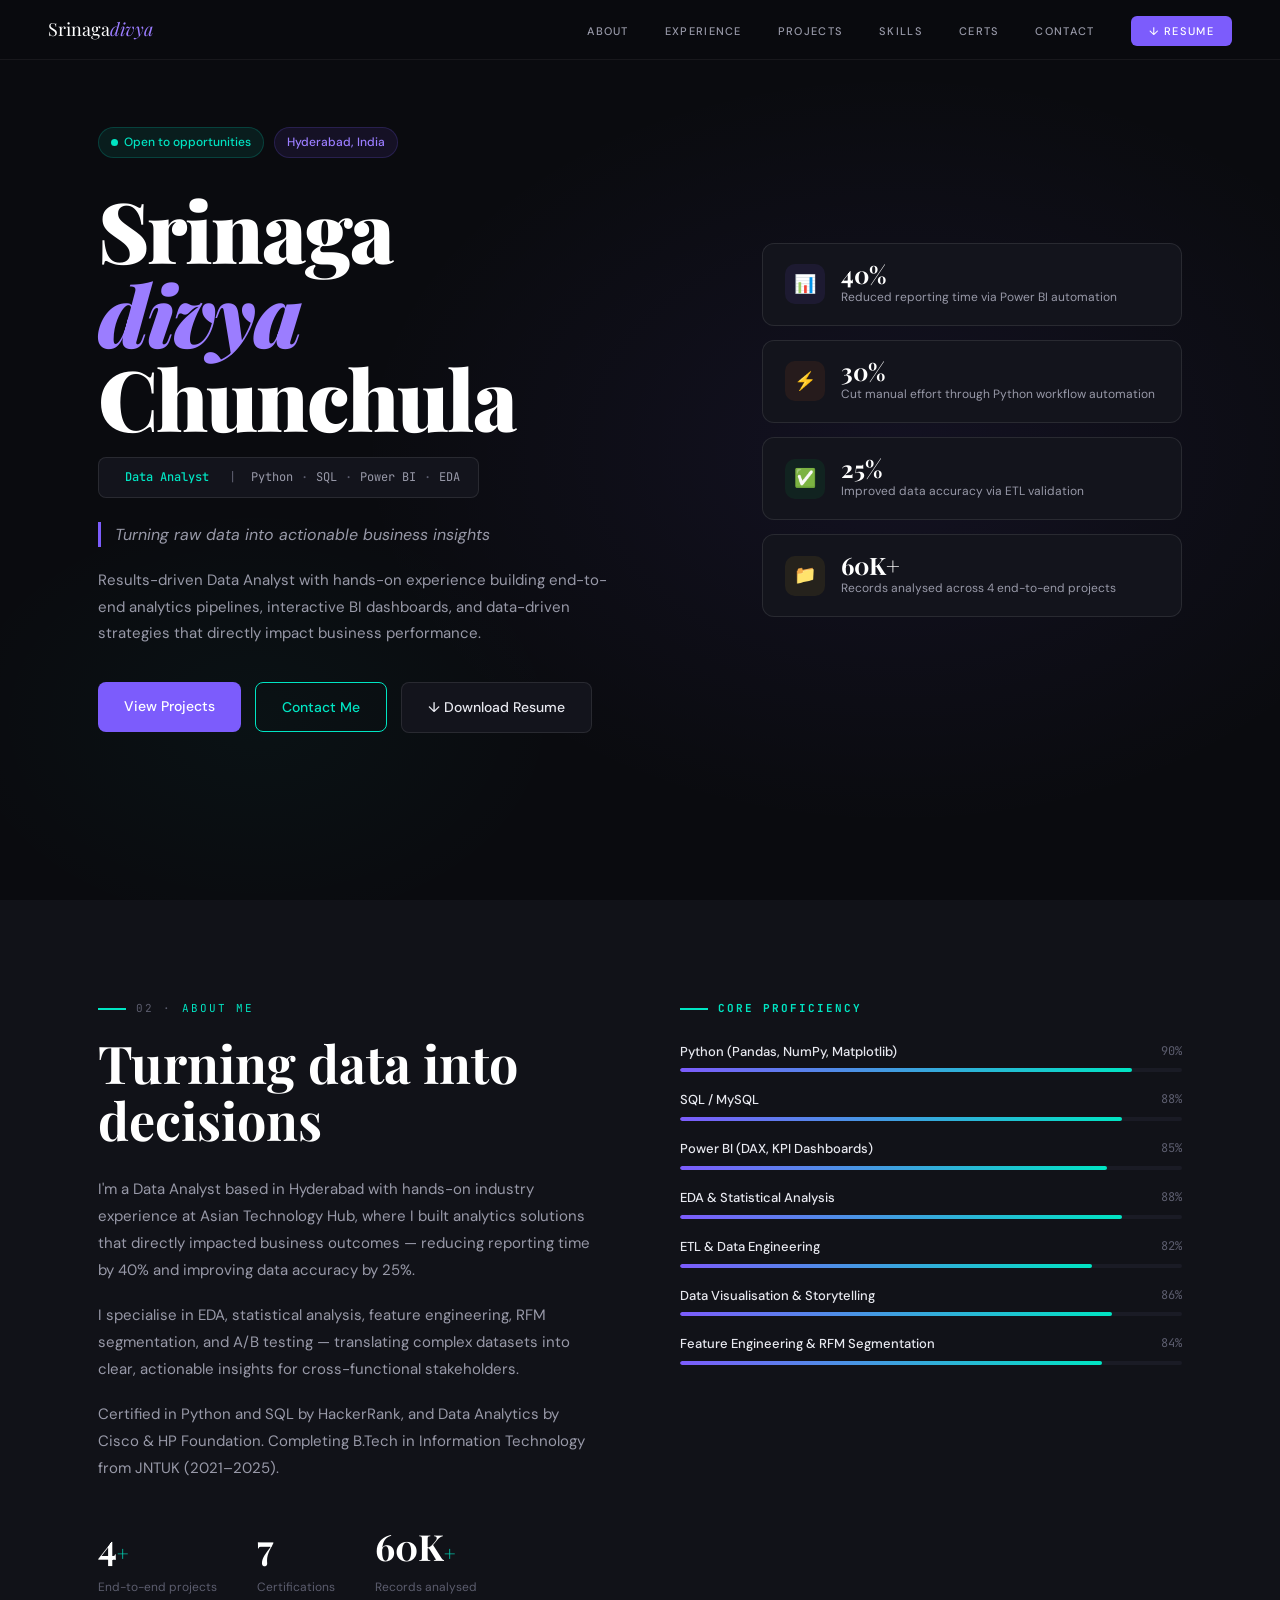
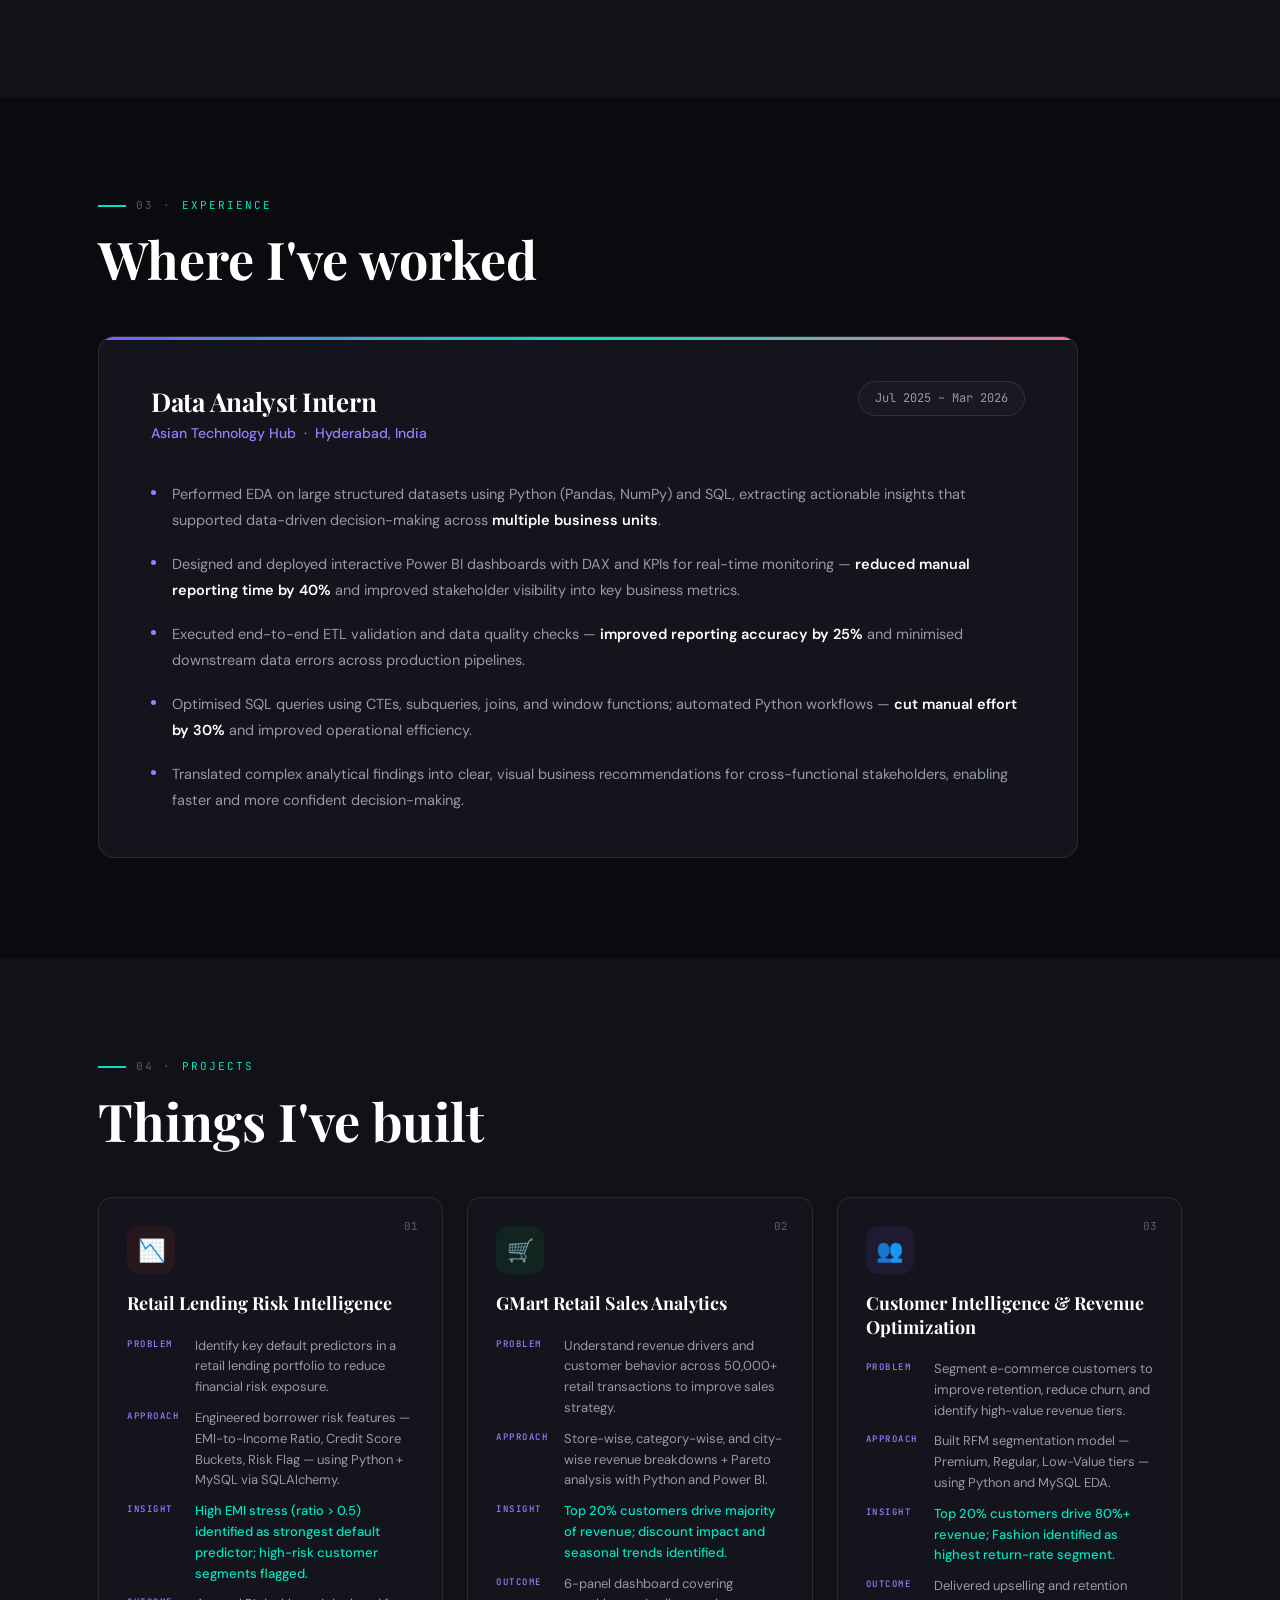
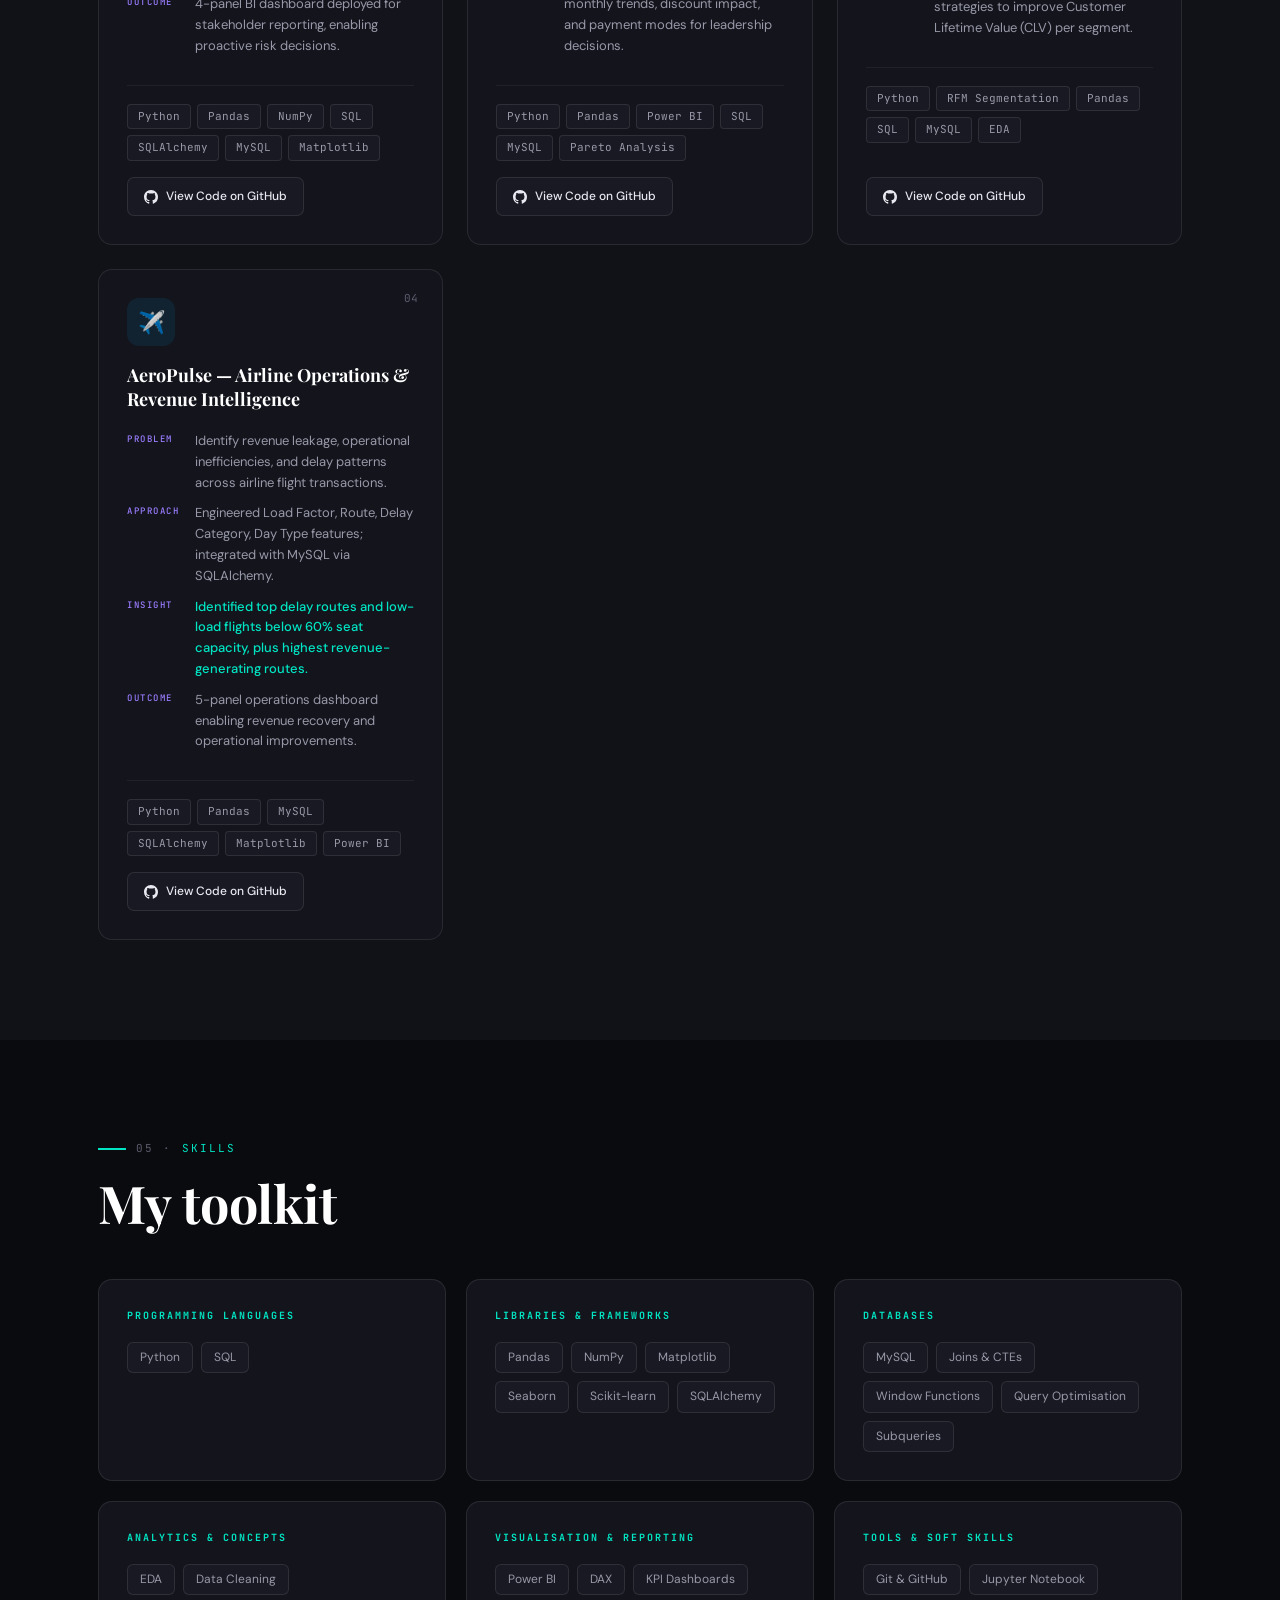
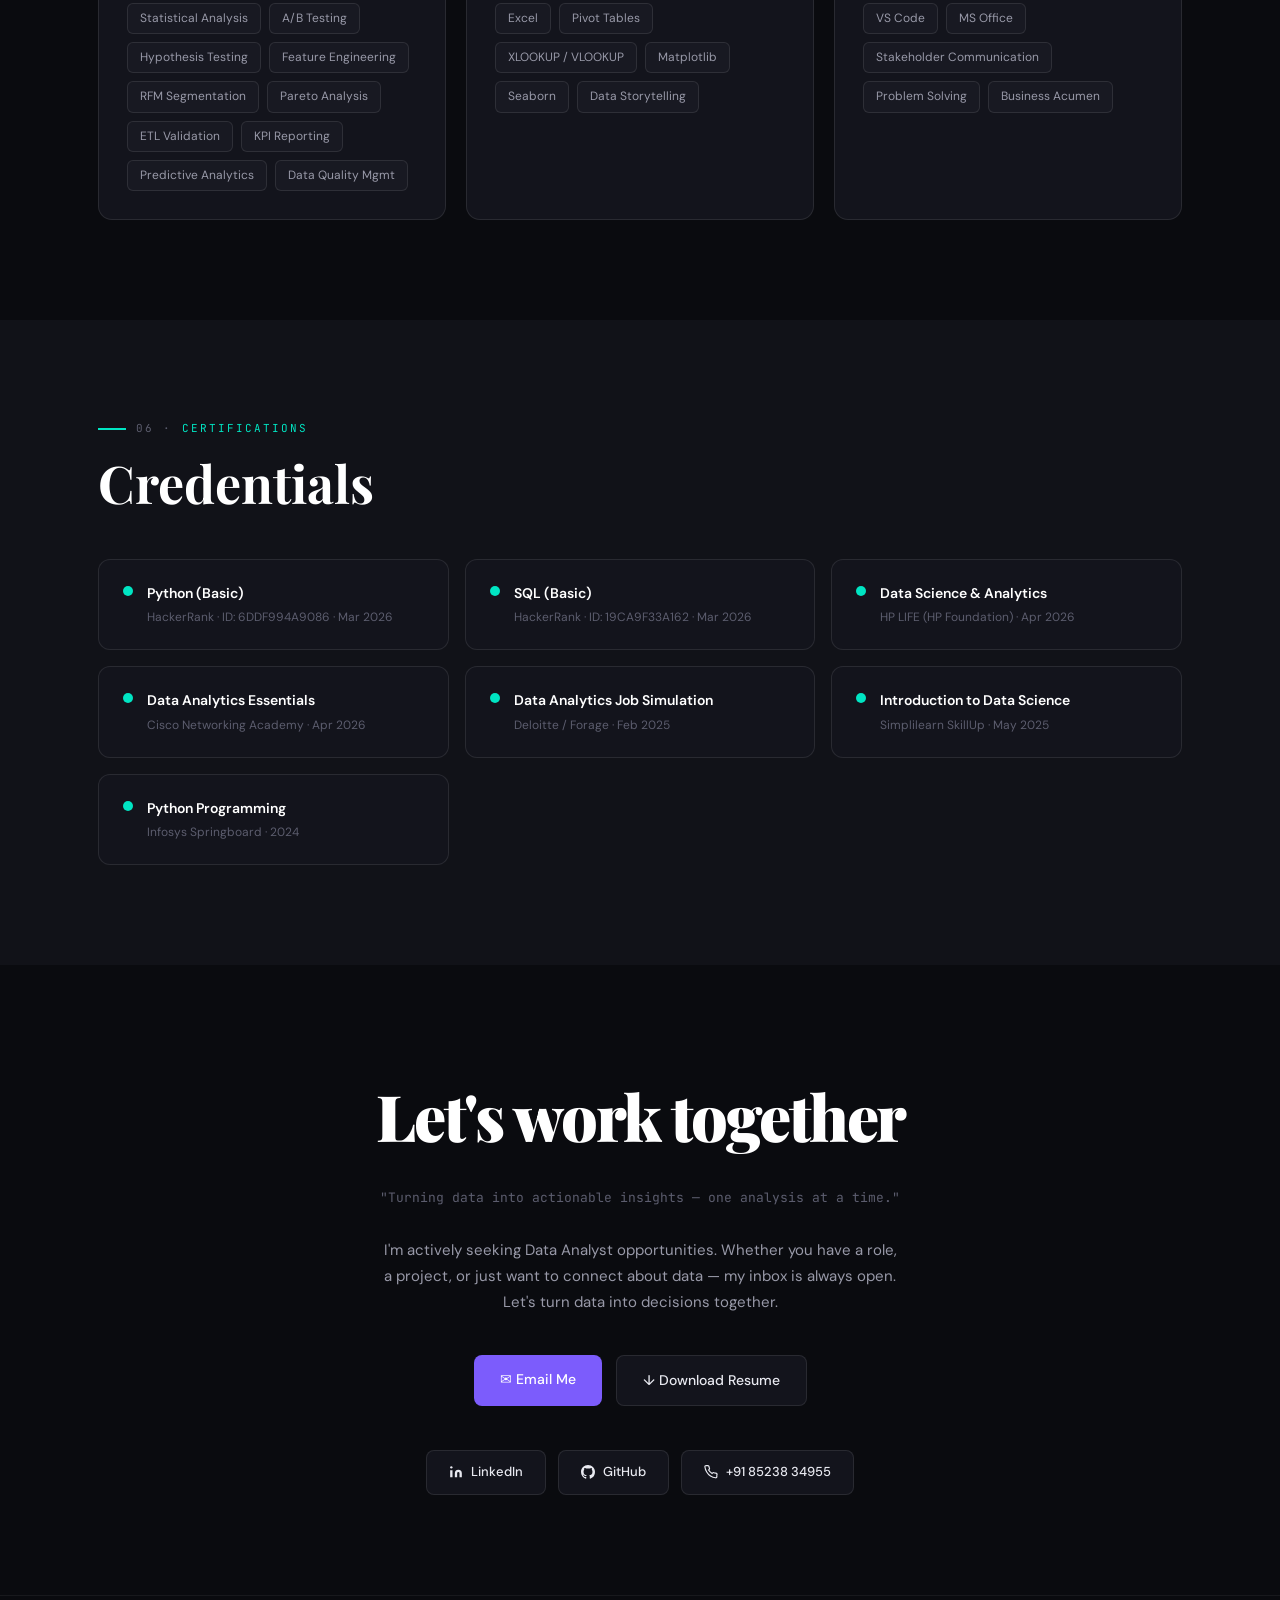
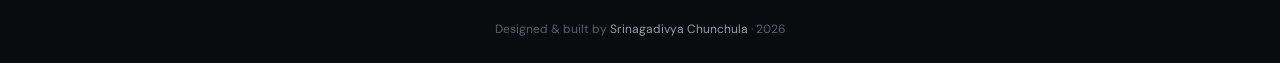
==== commit c95db4b9: "Add files via upload" ====
--- a/index.html
+++ b/index.html
@@ -1,571 +1,275 @@
 <!DOCTYPE html>
 <html lang="en">
 <head>
-<meta charset="UTF-8"/>
-<meta name="viewport" content="width=device-width, initial-scale=1.0"/>
-<title>Srinagadivya Chunchula | Data Analyst</title>
-<link href="https://fonts.googleapis.com/css2?family=DM+Serif+Display:ital@0;1&family=DM+Sans:wght@300;400;500;600&family=DM+Mono:wght@400;500&display=swap" rel="stylesheet"/>
+<meta charset="UTF-8">
+<meta name="viewport" content="width=device-width, initial-scale=1.0">
+<title>Srinagadivya Chunchula — Data Analyst</title>
+<link href="https://fonts.googleapis.com/css2?family=Playfair+Display:ital,wght@0,700;0,900;1,700&family=DM+Sans:wght@300;400;500&family=JetBrains+Mono:wght@400;500&display=swap" rel="stylesheet">
 <style>
-
-/* ═══════════════════════════════════════
-   DESIGN TOKENS
-═══════════════════════════════════════ */
 :root {
-  --bg:      #0a0a0f;
-  --bg2:     #111118;
-  --bg3:     #16161f;
-  --card:    #1a1a25;
-  --border:  rgba(255,255,255,0.07);
-  --border2: rgba(255,255,255,0.13);
-  --accent:  #7c6af7;
-  --accent2: #a78bfa;
-  --accent3: #c4b5fd;
-  --teal:    #2dd4bf;
-  --pink:    #f472b6;
-  --amber:   #fbbf24;
-  --text:    #e8e8f0;
-  --text2:   #9090a8;
-  --text3:   #5a5a72;
-  --serif:   'DM Serif Display', Georgia, serif;
-  --sans:    'DM Sans', sans-serif;
-  --mono:    'DM Mono', monospace;
-  --radius:  14px;
+  --bg: #0a0b0f;
+  --bg2: #111218;
+  --bg3: #181922;
+  --card: #13141c;
+  --card2: #1a1b25;
+  --border: #ffffff0f;
+  --border2: #ffffff18;
+  --cyan: #00e5c3;
+  --purple: #7c5cfc;
+  --purple2: #9b7dff;
+  --pink: #ff6b9d;
+  --text: #e8e9f0;
+  --text2: #9899a8;
+  --text3: #5c5d6e;
+  --white: #ffffff;
 }
-
-/* ═══════════════════════════════════════
-   RESET & BASE
-═══════════════════════════════════════ */
-*, *::before, *::after { box-sizing: border-box; margin: 0; padding: 0; }
-html { scroll-behavior: smooth; }
-body {
-  background: var(--bg);
-  color: var(--text);
-  font-family: var(--sans);
-  font-size: 15px;
-  line-height: 1.7;
-  overflow-x: hidden;
+*{margin:0;padding:0;box-sizing:border-box;}
+html{scroll-behavior:smooth;}
+body{background:var(--bg);color:var(--text);font-family:'DM Sans',sans-serif;font-size:15px;line-height:1.6;overflow-x:hidden;}
+
+/* NAV */
+nav{position:fixed;top:0;left:0;right:0;z-index:100;display:flex;align-items:center;justify-content:space-between;padding:0 48px;height:60px;background:rgba(10,11,15,0.88);backdrop-filter:blur(14px);border-bottom:1px solid var(--border);}
+.logo{font-family:'Playfair Display',serif;font-size:18px;color:var(--white);text-decoration:none;}
+.logo span{color:var(--purple2);font-style:italic;}
+.nav-links{display:flex;align-items:center;gap:36px;list-style:none;}
+.nav-links a{text-decoration:none;color:var(--text2);font-size:11px;letter-spacing:1.3px;text-transform:uppercase;font-weight:500;transition:color .2s;}
+.nav-links a:hover{color:var(--white);}
+.btn-resume{background:var(--purple);color:#fff!important;padding:8px 18px;border-radius:6px;font-size:12px;font-weight:500;text-decoration:none;transition:background .2s,transform .15s;}
+.btn-resume:hover{background:var(--purple2);transform:translateY(-1px);}
+
+/* SECTIONS */
+section{padding:100px 0;}
+.container{max-width:1180px;margin:0 auto;padding:0 48px;}
+
+/* HERO */
+#hero{min-height:100vh;display:flex;align-items:center;padding-top:60px;background:radial-gradient(ellipse 60% 60% at 70% 50%,#7c5cfc14 0%,transparent 70%),radial-gradient(ellipse 40% 40% at 20% 80%,#00e5c308 0%,transparent 60%);}
+.hero-grid{display:grid;grid-template-columns:1fr 420px;gap:60px;align-items:center;}
+.hero-badges{display:flex;gap:10px;margin-bottom:28px;}
+.badge{display:inline-flex;align-items:center;gap:6px;padding:5px 12px;border-radius:20px;font-size:12px;font-weight:500;}
+.badge-green{background:#00e5c315;color:var(--cyan);border:1px solid #00e5c330;}
+.badge-green::before{content:'';width:7px;height:7px;background:var(--cyan);border-radius:50%;animation:pulse 2s infinite;}
+.badge-loc{background:#7c5cfc18;color:var(--purple2);border:1px solid #7c5cfc30;}
+@keyframes pulse{0%,100%{opacity:1;transform:scale(1)}50%{opacity:.5;transform:scale(.8)}}
+.hero-name{font-family:'Playfair Display',serif;font-size:clamp(52px,7vw,84px);font-weight:900;line-height:1.0;letter-spacing:-2px;color:var(--white);margin-bottom:18px;}
+.hero-name .accent{color:var(--purple2);font-style:italic;}
+.hero-tags{display:flex;align-items:center;background:var(--card);border:1px solid var(--border2);border-radius:8px;padding:10px 18px;width:fit-content;margin-bottom:24px;font-family:'JetBrains Mono',monospace;font-size:12px;color:var(--text2);}
+.hero-tags .role{color:var(--cyan);font-weight:500;margin-right:12px;}
+.hero-tags span{color:var(--text3);margin:0 8px;}
+.hero-tagline{font-style:italic;color:var(--text2);font-size:16px;border-left:3px solid var(--purple);padding-left:14px;margin-bottom:20px;}
+.hero-bio{color:var(--text2);max-width:520px;margin-bottom:36px;line-height:1.75;}
+.hero-cta{display:flex;gap:14px;flex-wrap:wrap;}
+.btn-primary{background:var(--purple);color:#fff;padding:13px 26px;border-radius:8px;font-weight:500;font-size:14px;text-decoration:none;transition:all .2s;}
+.btn-primary:hover{background:var(--purple2);transform:translateY(-2px);box-shadow:0 8px 24px #7c5cfc40;}
+.btn-outline{background:transparent;color:var(--cyan);padding:13px 26px;border-radius:8px;font-weight:500;font-size:14px;text-decoration:none;border:1px solid var(--cyan);transition:all .2s;}
+.btn-outline:hover{background:#00e5c310;transform:translateY(-2px);}
+.btn-ghost{background:var(--card);color:var(--text);padding:13px 26px;border-radius:8px;font-weight:500;font-size:14px;text-decoration:none;border:1px solid var(--border2);transition:all .2s;}
+.btn-ghost:hover{border-color:var(--purple2);color:var(--purple2);transform:translateY(-2px);}
+
+/* STAT CARDS */
+.stat-cards{display:flex;flex-direction:column;gap:14px;}
+.stat-card{background:var(--card);border:1px solid var(--border2);border-radius:12px;padding:18px 22px;display:flex;align-items:center;gap:16px;transition:border-color .2s,transform .2s;}
+.stat-card:hover{border-color:#7c5cfc40;transform:translateX(-4px);}
+.stat-icon{width:40px;height:40px;border-radius:10px;display:flex;align-items:center;justify-content:center;font-size:18px;flex-shrink:0;}
+.stat-num{font-family:'Playfair Display',serif;font-size:24px;font-weight:700;color:var(--white);line-height:1;}
+.stat-label{color:var(--text2);font-size:12px;margin-top:2px;}
+
+/* SECTION LABEL */
+.section-label{display:flex;align-items:center;gap:10px;font-family:'JetBrains Mono',monospace;font-size:11px;letter-spacing:2px;text-transform:uppercase;color:var(--cyan);margin-bottom:16px;}
+.section-label::before{content:'';display:block;width:28px;height:2px;background:var(--cyan);}
+.section-label .num{color:var(--text3);}
+.section-title{font-family:'Playfair Display',serif;font-size:clamp(36px,5vw,52px);font-weight:700;color:var(--white);line-height:1.1;margin-bottom:48px;}
+
+/* ABOUT */
+#about{background:var(--bg2);}
+.about-grid{display:grid;grid-template-columns:1fr 1fr;gap:80px;align-items:start;}
+.about-text p{color:var(--text2);margin-bottom:18px;line-height:1.8;}
+.about-stats{display:flex;gap:40px;margin-top:36px;}
+.about-stat-num{font-family:'Playfair Display',serif;font-size:36px;font-weight:700;color:var(--white);}
+.about-stat-num .sup{font-size:20px;color:var(--cyan);}
+.about-stat-label{color:var(--text3);font-size:12px;margin-top:2px;}
+.skills-right h3{font-family:'JetBrains Mono',monospace;font-size:11px;letter-spacing:2px;text-transform:uppercase;color:var(--cyan);margin-bottom:24px;display:flex;align-items:center;gap:10px;}
+.skills-right h3::before{content:'';display:block;width:28px;height:2px;background:var(--cyan);}
+.skill-bar-item{margin-bottom:18px;}
+.skill-bar-header{display:flex;justify-content:space-between;margin-bottom:6px;}
+.skill-bar-name{color:var(--text);font-size:13px;font-weight:500;}
+.skill-bar-pct{color:var(--text3);font-size:12px;font-family:'JetBrains Mono',monospace;}
+.skill-bar-track{height:4px;background:var(--card2);border-radius:2px;overflow:hidden;}
+.skill-bar-fill{height:100%;border-radius:2px;background:linear-gradient(90deg,var(--purple),var(--cyan));}
+
+/* EXPERIENCE */
+#experience{background:var(--bg);}
+.exp-card{background:var(--card);border:1px solid var(--border2);border-radius:16px;padding:44px 52px;position:relative;overflow:hidden;max-width:980px;}
+.exp-card::before{content:'';position:absolute;top:0;left:0;right:0;height:3px;background:linear-gradient(90deg,var(--purple),var(--cyan),var(--pink));}
+.exp-header{display:flex;justify-content:space-between;align-items:flex-start;margin-bottom:6px;}
+.exp-title{font-family:'Playfair Display',serif;font-size:26px;font-weight:700;color:var(--white);letter-spacing:-0.3px;}
+.exp-date{background:var(--bg3);border:1px solid var(--border2);padding:7px 16px;border-radius:20px;font-size:12px;font-family:'JetBrains Mono',monospace;color:var(--text2);white-space:nowrap;}
+.exp-company{color:var(--purple2);font-weight:500;font-size:14px;margin-bottom:30px;}
+.exp-bullets{list-style:none;display:flex;flex-direction:column;gap:18px;}
+.exp-bullets li{display:flex;gap:16px;color:var(--text2);line-height:1.8;font-size:14.5px;align-items:flex-start;}
+.exp-bullet-dot{width:5px;height:5px;background:var(--purple2);border-radius:50%;flex-shrink:0;margin-top:9px;}
+.exp-bullets strong{color:var(--white);font-weight:600;}
+
+/* PROJECTS */
+#projects{background:var(--bg2);}
+.projects-grid{display:grid;grid-template-columns:repeat(3,1fr);gap:24px;}
+.project-card{background:var(--card);border:1px solid var(--border2);border-radius:14px;padding:28px;display:flex;flex-direction:column;transition:border-color .25s,transform .25s,box-shadow .25s;position:relative;overflow:hidden;}
+.project-card:hover{border-color:#7c5cfc50;transform:translateY(-4px);box-shadow:0 16px 40px #0006;}
+.project-card-num{position:absolute;top:20px;right:24px;font-family:'JetBrains Mono',monospace;font-size:11px;color:var(--text3);}
+.project-icon{width:48px;height:48px;border-radius:12px;display:flex;align-items:center;justify-content:center;font-size:22px;margin-bottom:18px;}
+.project-title{font-family:'Playfair Display',serif;font-size:18px;font-weight:700;color:var(--white);margin-bottom:20px;line-height:1.3;}
+.project-row{display:flex;gap:8px;margin-bottom:10px;align-items:flex-start;}
+.project-row-label{font-family:'JetBrains Mono',monospace;font-size:9px;letter-spacing:1.5px;text-transform:uppercase;color:var(--purple2);font-weight:500;width:60px;flex-shrink:0;padding-top:1px;}
+.project-row-text{color:var(--text2);font-size:13px;line-height:1.6;flex:1;}
+.project-insight{color:var(--cyan);font-weight:500;}
+.project-tags{display:flex;flex-wrap:wrap;gap:6px;margin-top:18px;padding-top:18px;border-top:1px solid var(--border);margin-bottom:16px;}
+.tag{background:var(--bg3);border:1px solid var(--border2);padding:3px 10px;border-radius:4px;font-size:11px;color:var(--text2);font-family:'JetBrains Mono',monospace;}
+.btn-github{display:inline-flex;align-items:center;gap:8px;background:var(--bg3);border:1px solid var(--border2);color:var(--text);padding:9px 16px;border-radius:7px;font-size:12px;font-weight:500;text-decoration:none;transition:all .2s;margin-top:auto;width:fit-content;}
+.btn-github:hover{border-color:var(--purple2);color:var(--purple2);}
+.btn-github svg{width:14px;height:14px;}
+
+/* SKILLS */
+#skills{background:var(--bg);}
+.toolkit-grid{display:grid;grid-template-columns:repeat(3,1fr);gap:20px;}
+.toolkit-card{background:var(--card);border:1px solid var(--border2);border-radius:14px;padding:28px;}
+.toolkit-card h3{font-family:'JetBrains Mono',monospace;font-size:10px;letter-spacing:2px;text-transform:uppercase;color:var(--cyan);margin-bottom:18px;}
+.tags-group{display:flex;flex-wrap:wrap;gap:8px;}
+.skill-tag{background:var(--bg3);border:1px solid var(--border2);padding:5px 12px;border-radius:6px;font-size:12px;color:var(--text2);transition:border-color .2s,color .2s;cursor:default;}
+.skill-tag:hover{border-color:var(--purple2);color:var(--text);}
+
+/* CERTS */
+#certs{background:var(--bg2);}
+.certs-grid{display:grid;grid-template-columns:repeat(3,1fr);gap:16px;}
+.cert-card{background:var(--card);border:1px solid var(--border2);border-radius:12px;padding:22px 24px;display:flex;align-items:flex-start;gap:14px;transition:border-color .2s;}
+.cert-card:hover{border-color:#00e5c330;}
+.cert-dot{width:10px;height:10px;background:var(--cyan);border-radius:50%;flex-shrink:0;margin-top:4px;}
+.cert-name{font-size:14px;font-weight:600;color:var(--white);margin-bottom:4px;}
+.cert-meta{font-size:12px;color:var(--text3);}
+
+/* CONTACT */
+#contact{background:var(--bg);text-align:center;}
+.contact-title{font-family:'Playfair Display',serif;font-size:clamp(36px,6vw,64px);font-weight:900;color:var(--white);margin-bottom:20px;letter-spacing:-2px;}
+.contact-tagline{font-family:'JetBrains Mono',monospace;font-size:13px;color:var(--text3);margin-bottom:28px;}
+.contact-bio{color:var(--text2);max-width:520px;margin:0 auto 40px;line-height:1.75;}
+.contact-primary{display:flex;justify-content:center;gap:14px;margin-bottom:20px;flex-wrap:wrap;}
+.contact-secondary{display:flex;justify-content:center;gap:12px;flex-wrap:wrap;}
+.btn-social{background:var(--card);border:1px solid var(--border2);color:var(--text);padding:11px 22px;border-radius:8px;font-size:13px;font-weight:500;text-decoration:none;display:inline-flex;align-items:center;gap:8px;transition:all .2s;}
+.btn-social:hover{border-color:var(--purple2);color:var(--purple2);}
+
+/* FOOTER */
+footer{text-align:center;padding:24px;border-top:1px solid var(--border);color:var(--text3);font-size:12px;}
+footer a{color:var(--text2);text-decoration:none;}
+footer a:hover{color:var(--white);}
+
+/* ANIMATIONS */
+@keyframes fadeUp{from{opacity:0;transform:translateY(20px)}to{opacity:1;transform:translateY(0)}}
+.fade-up{animation:fadeUp .6s ease both;}
+.delay-1{animation-delay:.1s;}.delay-2{animation-delay:.2s;}.delay-3{animation-delay:.3s;}.delay-4{animation-delay:.4s;}
+
+@media(max-width:900px){
+  nav{padding:0 24px;}
+  .nav-links{display:none;}
+  .container{padding:0 24px;}
+  .hero-grid,.about-grid{grid-template-columns:1fr;}
+  .projects-grid,.toolkit-grid,.certs-grid{grid-template-columns:1fr;}
 }
-
-/* Subtle noise texture overlay */
-body::before {
-  content: '';
-  position: fixed; inset: 0; z-index: 0; pointer-events: none;
-  opacity: 0.022;
-  background-image: url("data:image/svg+xml,%3Csvg xmlns='http://www.w3.org/2000/svg' width='300' height='300'%3E%3Cfilter id='n'%3E%3CfeTurbulence type='fractalNoise' baseFrequency='0.75' numOctaves='4' stitchTiles='stitch'/%3E%3C/filter%3E%3Crect width='300' height='300' filter='url(%23n)'/%3E%3C/svg%3E");
-}
-
-section { position: relative; z-index: 1; }
-.container { max-width: 1100px; margin: 0 auto; padding: 0 2rem; }
-
-/* ═══════════════════════════════════════
-   TYPOGRAPHY HELPERS
-═══════════════════════════════════════ */
-.section-label {
-  font-family: var(--mono); font-size: 0.71rem; color: var(--teal);
-  letter-spacing: 0.16em; text-transform: uppercase; margin-bottom: 0.85rem;
-}
-.section-title {
-  font-family: var(--serif);
-  font-size: clamp(1.9rem, 3.5vw, 2.7rem);
-  line-height: 1.2; margin-bottom: 1.5rem;
-}
-
-/* ═══════════════════════════════════════
-   SCROLL REVEAL
-═══════════════════════════════════════ */
-.reveal { opacity: 0; transform: translateY(28px); transition: opacity 0.65s ease, transform 0.65s ease; }
-.reveal.visible { opacity: 1; transform: translateY(0); }
-
-/* ═══════════════════════════════════════
-   BUTTONS
-═══════════════════════════════════════ */
-.btn {
-  display: inline-flex; align-items: center; gap: 8px;
-  padding: 0.7rem 1.6rem; border-radius: 8px;
-  font-size: 0.85rem; font-weight: 500; text-decoration: none;
-  transition: all 0.22s; cursor: pointer; border: none; font-family: var(--sans);
-}
-.btn-primary {
-  background: var(--accent); color: #fff;
-  box-shadow: 0 0 28px rgba(124,106,247,0.3);
-}
-.btn-primary:hover { background: var(--accent2); transform: translateY(-2px); box-shadow: 0 0 40px rgba(124,106,247,0.5); }
-.btn-ghost { background: transparent; color: var(--text2); border: 1px solid var(--border2); }
-.btn-ghost:hover { border-color: var(--accent); color: var(--accent3); transform: translateY(-2px); }
-
-/* ═══════════════════════════════════════
-   NAVBAR
-═══════════════════════════════════════ */
-nav {
-  position: fixed; top: 0; left: 0; right: 0; z-index: 999;
-  display: flex; align-items: center; justify-content: space-between;
-  padding: 1.1rem 3.5rem;
-  background: rgba(10,10,15,0.88);
-  backdrop-filter: blur(20px);
-  border-bottom: 1px solid var(--border);
-}
-.nav-logo {
-  font-family: var(--serif); font-size: 1.1rem;
-  color: var(--text); text-decoration: none;
-}
-.nav-logo span { color: var(--accent2); font-style: italic; }
-.nav-links { display: flex; gap: 2.2rem; list-style: none; }
-.nav-links a {
-  color: var(--text2); text-decoration: none; font-size: 0.8rem;
-  letter-spacing: 0.07em; text-transform: uppercase; font-weight: 500;
-  transition: color 0.2s;
-}
-.nav-links a:hover,
-.nav-links a.active { color: var(--accent3); }
-
-/* ═══════════════════════════════════════
-   SECTION 01 — HERO
-═══════════════════════════════════════ */
-#hero {
-  min-height: 100vh;
-  display: flex; align-items: center;
-  padding-top: 80px;
-}
-.hero-grid {
-  display: grid; grid-template-columns: 1.1fr 0.9fr;
-  gap: 3.5rem; align-items: center; width: 100%;
-}
-
-/* Hero text side */
-.hero-tag {
-  display: inline-flex; align-items: center; gap: 8px;
-  background: rgba(124,106,247,0.1); border: 1px solid rgba(124,106,247,0.25);
-  border-radius: 100px; padding: 5px 14px;
-  font-size: 0.74rem; color: var(--accent3); font-family: var(--mono);
-  letter-spacing: 0.05em; margin-bottom: 1.4rem;
-  animation: fadeUp 0.6s ease both;
-}
-.hero-tag::before {
-  content: ''; width: 7px; height: 7px; border-radius: 50%;
-  background: var(--teal); box-shadow: 0 0 8px var(--teal);
-  animation: blink 2s ease infinite;
-}
-.hero-name {
-  font-family: var(--serif);
-  font-size: clamp(2.6rem, 4.8vw, 4rem);
-  line-height: 1.1; margin-bottom: 0.6rem;
-  animation: fadeUp 0.6s 0.1s ease both;
-}
-.hero-name em { color: var(--accent2); font-style: italic; }
-.hero-role {
-  font-family: var(--mono); font-size: 0.92rem; color: var(--text2);
-  margin-bottom: 1.4rem; letter-spacing: 0.02em;
-  animation: fadeUp 0.6s 0.2s ease both;
-}
-.hero-desc {
-  color: var(--text2); max-width: 470px; margin-bottom: 2.2rem;
-  font-size: 0.93rem; animation: fadeUp 0.6s 0.3s ease both;
-}
-.hero-btns {
-  display: flex; gap: 1rem; flex-wrap: wrap;
-  animation: fadeUp 0.6s 0.4s ease both;
-}
-
-/* Hero stat cards */
-.hero-visual {
-  display: flex; justify-content: center; align-items: center;
-  animation: fadeUp 0.8s 0.25s ease both;
-}
-.hero-cards {
-  display: flex; flex-direction: column; gap: 14px;
-  width: 100%; max-width: 350px;
-}
-.stat-card {
-  background: var(--card); border: 1px solid var(--border2);
-  border-radius: var(--radius); padding: 1.1rem 1.3rem;
-  display: flex; align-items: center; gap: 1rem;
-  transition: transform 0.25s, border-color 0.25s, box-shadow 0.25s;
-}
-.stat-card:hover {
-  transform: translateX(6px); border-color: var(--accent);
-  box-shadow: 0 8px 30px rgba(124,106,247,0.12);
-}
-.stat-icon {
-  width: 46px; height: 46px; border-radius: 11px; flex-shrink: 0;
-  display: flex; align-items: center; justify-content: center; font-size: 1.3rem;
-}
-.si-purple { background: rgba(124,106,247,0.12); }
-.si-teal   { background: rgba(45,212,191,0.12); }
-.si-pink   { background: rgba(244,114,182,0.12); }
-.stat-num  { font-family: var(--serif); font-size: 1.65rem; color: var(--accent2); line-height: 1; }
-.stat-lbl  { font-size: 0.74rem; color: var(--text2); margin-top: 3px; line-height: 1.4; }
-
-/* ═══════════════════════════════════════
-   SECTION 02 — ABOUT
-═══════════════════════════════════════ */
-#about { padding: 7rem 0; }
-.about-grid {
-  display: grid; grid-template-columns: 1fr 1fr;
-  gap: 5rem; align-items: start;
-}
-.about-text { color: var(--text2); font-size: 0.93rem; margin-bottom: 1.1rem; }
-.metrics-row { display: flex; gap: 2.5rem; margin-top: 2rem; flex-wrap: wrap; }
-.metric-val { font-family: var(--serif); font-size: 1.85rem; color: var(--accent2); }
-.metric-lbl { font-size: 0.74rem; color: var(--text3); margin-top: 2px; }
-
-/* Skill bars */
-.skill-bars { display: flex; flex-direction: column; gap: 1rem; }
-.skill-row  { display: flex; flex-direction: column; gap: 5px; }
-.skill-meta { display: flex; justify-content: space-between; font-size: 0.79rem; }
-.skill-name { color: var(--text); font-weight: 500; }
-.skill-pct  { color: var(--text3); font-family: var(--mono); }
-.skill-bar  { height: 4px; background: var(--bg3); border-radius: 2px; overflow: hidden; }
-.skill-fill {
-  height: 100%; border-radius: 2px; width: 0;
-  background: linear-gradient(90deg, var(--accent), var(--teal));
-  transition: width 1.3s cubic-bezier(0.4,0,0.2,1);
-}
-
-/* ═══════════════════════════════════════
-   SECTION 03 — EXPERIENCE
-═══════════════════════════════════════ */
-#experience { padding: 7rem 0; background: var(--bg2); }
-.exp-card {
-  background: var(--card); border: 1px solid var(--border);
-  border-radius: 16px; padding: 2.2rem 2.5rem; margin-top: 2.5rem;
-  position: relative; overflow: hidden;
-  transition: border-color 0.3s, transform 0.3s;
-}
-.exp-card::before {
-  content: ''; position: absolute; top: 0; left: 0; right: 0; height: 3px;
-  background: linear-gradient(90deg, var(--accent), var(--teal));
-}
-.exp-card:hover { border-color: var(--border2); transform: translateY(-4px); }
-.exp-header {
-  display: flex; justify-content: space-between; align-items: flex-start;
-  margin-bottom: 1.5rem; flex-wrap: wrap; gap: 1rem;
-}
-.exp-title   { font-family: var(--serif); font-size: 1.35rem; }
-.exp-company { color: var(--accent2); font-size: 0.88rem; margin-top: 3px; }
-.exp-date {
-  background: rgba(124,106,247,0.1); border: 1px solid rgba(124,106,247,0.2);
-  border-radius: 100px; padding: 4px 14px;
-  font-size: 0.74rem; color: var(--accent3); font-family: var(--mono); white-space: nowrap;
-}
-.exp-list { list-style: none; display: flex; flex-direction: column; gap: 0.65rem; }
-.exp-list li {
-  color: var(--text2); font-size: 0.89rem;
-  padding-left: 1.2rem; position: relative;
-}
-.exp-list li::before {
-  content: '▸'; position: absolute; left: 0;
-  color: var(--accent); font-size: 0.72rem; top: 5px;
-}
-
-/* ═══════════════════════════════════════
-   SECTION 04 — PROJECTS
-═══════════════════════════════════════ */
-#projects { padding: 7rem 0; }
-.projects-grid {
-  display: grid; grid-template-columns: repeat(auto-fit, minmax(300px,1fr));
-  gap: 1.5rem; margin-top: 2.5rem;
-}
-.project-card {
-  background: var(--card); border: 1px solid var(--border);
-  border-radius: 16px; padding: 1.8rem;
-  display: flex; flex-direction: column; gap: 0.9rem;
-  transition: all 0.3s;
-}
-.project-card:hover {
-  border-color: var(--accent); transform: translateY(-6px);
-  box-shadow: 0 20px 50px rgba(124,106,247,0.14);
-}
-.proj-icon {
-  width: 42px; height: 42px; border-radius: 11px;
-  display: flex; align-items: center; justify-content: center; font-size: 1.2rem;
-}
-.project-title { font-family: var(--serif); font-size: 1.1rem; }
-.project-desc  { color: var(--text2); font-size: 0.84rem; line-height: 1.65; flex: 1; }
-.proj-tags     { display: flex; flex-wrap: wrap; gap: 6px; }
-.tag {
-  background: rgba(255,255,255,0.04); border: 1px solid var(--border2);
-  border-radius: 6px; padding: 3px 10px;
-  font-size: 0.71rem; color: var(--text2); font-family: var(--mono);
-}
-.proj-link {
-  display: inline-flex; align-items: center; gap: 6px;
-  color: var(--accent3); font-size: 0.8rem; text-decoration: none;
-  font-weight: 500; transition: color 0.2s; margin-top: 4px;
-}
-.proj-link:hover { color: var(--accent2); }
-.proj-link.coming {
-  color: var(--text3); cursor: default; pointer-events: none;
-}
-
-/* ═══════════════════════════════════════
-   SECTION 05 — SKILLS
-═══════════════════════════════════════ */
-#skills { padding: 7rem 0; background: var(--bg2); }
-.skills-grid {
-  display: grid; grid-template-columns: repeat(auto-fit, minmax(280px,1fr));
-  gap: 1.4rem; margin-top: 2.5rem;
-}
-.skill-cat {
-  background: var(--card); border: 1px solid var(--border);
-  border-radius: var(--radius); padding: 1.6rem;
-  transition: border-color 0.3s;
-}
-.skill-cat:hover { border-color: var(--border2); }
-.skill-cat-title {
-  font-size: 0.72rem; font-family: var(--mono); color: var(--teal);
-  letter-spacing: 0.1em; text-transform: uppercase; margin-bottom: 1rem;
-}
-.pills { display: flex; flex-wrap: wrap; gap: 7px; }
-.pill {
-  background: rgba(255,255,255,0.04); border: 1px solid var(--border);
-  border-radius: 6px; padding: 4px 11px;
-  font-size: 0.77rem; color: var(--text2); transition: all 0.2s;
-}
-.pill:hover {
-  background: rgba(124,106,247,0.1);
-  border-color: var(--accent); color: var(--accent3);
-}
-
-/* ═══════════════════════════════════════
-   SECTION 06 — CERTIFICATIONS
-═══════════════════════════════════════ */
-#certifications { padding: 7rem 0; }
-.certs-grid {
-  display: grid; grid-template-columns: repeat(auto-fit, minmax(300px,1fr));
-  gap: 1rem; margin-top: 2.5rem;
-}
-.cert-card {
-  background: var(--card); border: 1px solid var(--border);
-  border-radius: 12px; padding: 1.2rem 1.4rem;
-  display: flex; align-items: center; gap: 1rem;
-  transition: all 0.2s;
-}
-.cert-card:hover { border-color: var(--border2); transform: translateX(4px); }
-.cert-dot {
-  width: 10px; height: 10px; border-radius: 50%; flex-shrink: 0;
-  background: linear-gradient(135deg, var(--accent), var(--teal));
-  box-shadow: 0 0 10px rgba(124,106,247,0.4);
-}
-.cert-name { font-size: 0.87rem; font-weight: 500; }
-.cert-meta { font-size: 0.74rem; color: var(--text3); margin-top: 2px; font-family: var(--mono); }
-
-/* ═══════════════════════════════════════
-   SECTION 07 — CONTACT
-═══════════════════════════════════════ */
-#contact { padding: 7rem 0; background: var(--bg2); }
-.contact-inner { text-align: center; max-width: 580px; margin: 0 auto; }
-.contact-inner p { color: var(--text2); margin-bottom: 2.5rem; font-size: 0.95rem; }
-.contact-links { display: flex; gap: 1rem; justify-content: center; flex-wrap: wrap; }
-.contact-link {
-  display: inline-flex; align-items: center; gap: 8px;
-  padding: 0.65rem 1.4rem; border-radius: 10px;
-  background: var(--card); border: 1px solid var(--border2);
-  color: var(--text2); text-decoration: none; font-size: 0.84rem;
-  transition: all 0.2s; font-weight: 500;
-}
-.contact-link:hover { border-color: var(--accent); color: var(--accent3); transform: translateY(-3px); }
-.contact-link svg { width: 15px; height: 15px; flex-shrink: 0; }
-
-/* ═══════════════════════════════════════
-   FOOTER
-═══════════════════════════════════════ */
-footer {
-  padding: 1.8rem; text-align: center;
-  border-top: 1px solid var(--border);
-  color: var(--text3); font-size: 0.78rem;
-}
-
-/* ═══════════════════════════════════════
-   ANIMATIONS
-═══════════════════════════════════════ */
-@keyframes fadeUp {
-  from { opacity: 0; transform: translateY(22px); }
-  to   { opacity: 1; transform: translateY(0); }
-}
-@keyframes blink { 0%,100%{opacity:1} 50%{opacity:0.35} }
-
-/* ═══════════════════════════════════════
-   CUSTOM SCROLLBAR
-═══════════════════════════════════════ */
-::-webkit-scrollbar { width: 5px; }
-::-webkit-scrollbar-track { background: var(--bg); }
-::-webkit-scrollbar-thumb { background: var(--bg3); border-radius: 3px; }
-::-webkit-scrollbar-thumb:hover { background: var(--accent); }
-
-/* ═══════════════════════════════════════
-   RESPONSIVE — MOBILE
-═══════════════════════════════════════ */
-@media (max-width: 768px) {
-  nav { padding: 1rem 1.5rem; }
-  .nav-links { display: none; }
-  .hero-grid, .about-grid { grid-template-columns: 1fr; gap: 2.5rem; }
-  .hero-visual { display: none; }
-  #hero { padding-top: 100px; }
-  .projects-grid { grid-template-columns: 1fr; }
-  .skills-grid   { grid-template-columns: 1fr; }
-  .certs-grid    { grid-template-columns: 1fr; }
-}
-
 </style>
 </head>
 <body>
 
-<!-- ═══════════════════════════════════════
-     NAVBAR
-═══════════════════════════════════════ -->
+<!-- NAV -->
 <nav>
-  <a class="nav-logo" href="#hero">Srinaga<span>divya</span></a>
+  <a href="#hero" class="logo">Srinaga<span>divya</span></a>
   <ul class="nav-links">
     <li><a href="#about">About</a></li>
     <li><a href="#experience">Experience</a></li>
     <li><a href="#projects">Projects</a></li>
     <li><a href="#skills">Skills</a></li>
-    <li><a href="#certifications">Certs</a></li>
+    <li><a href="#certs">Certs</a></li>
     <li><a href="#contact">Contact</a></li>
+    <li><a href="[data-uri]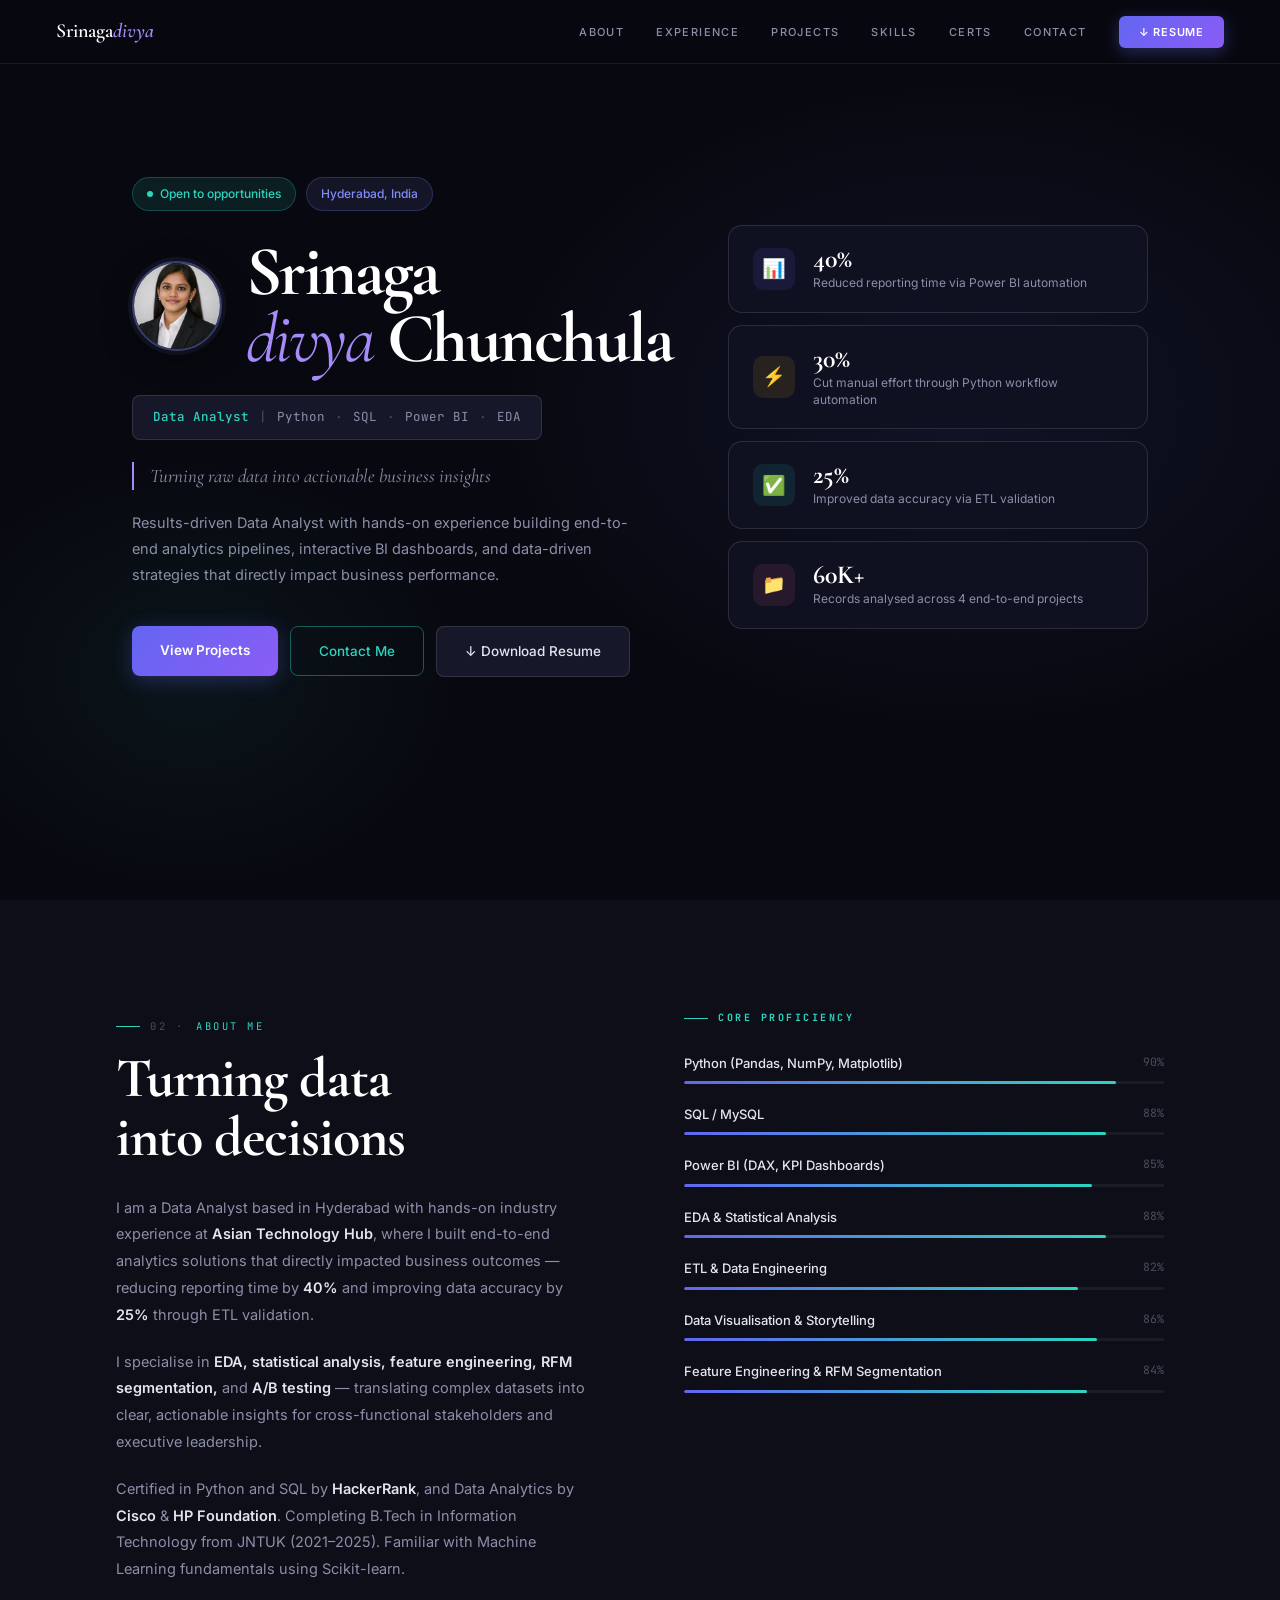
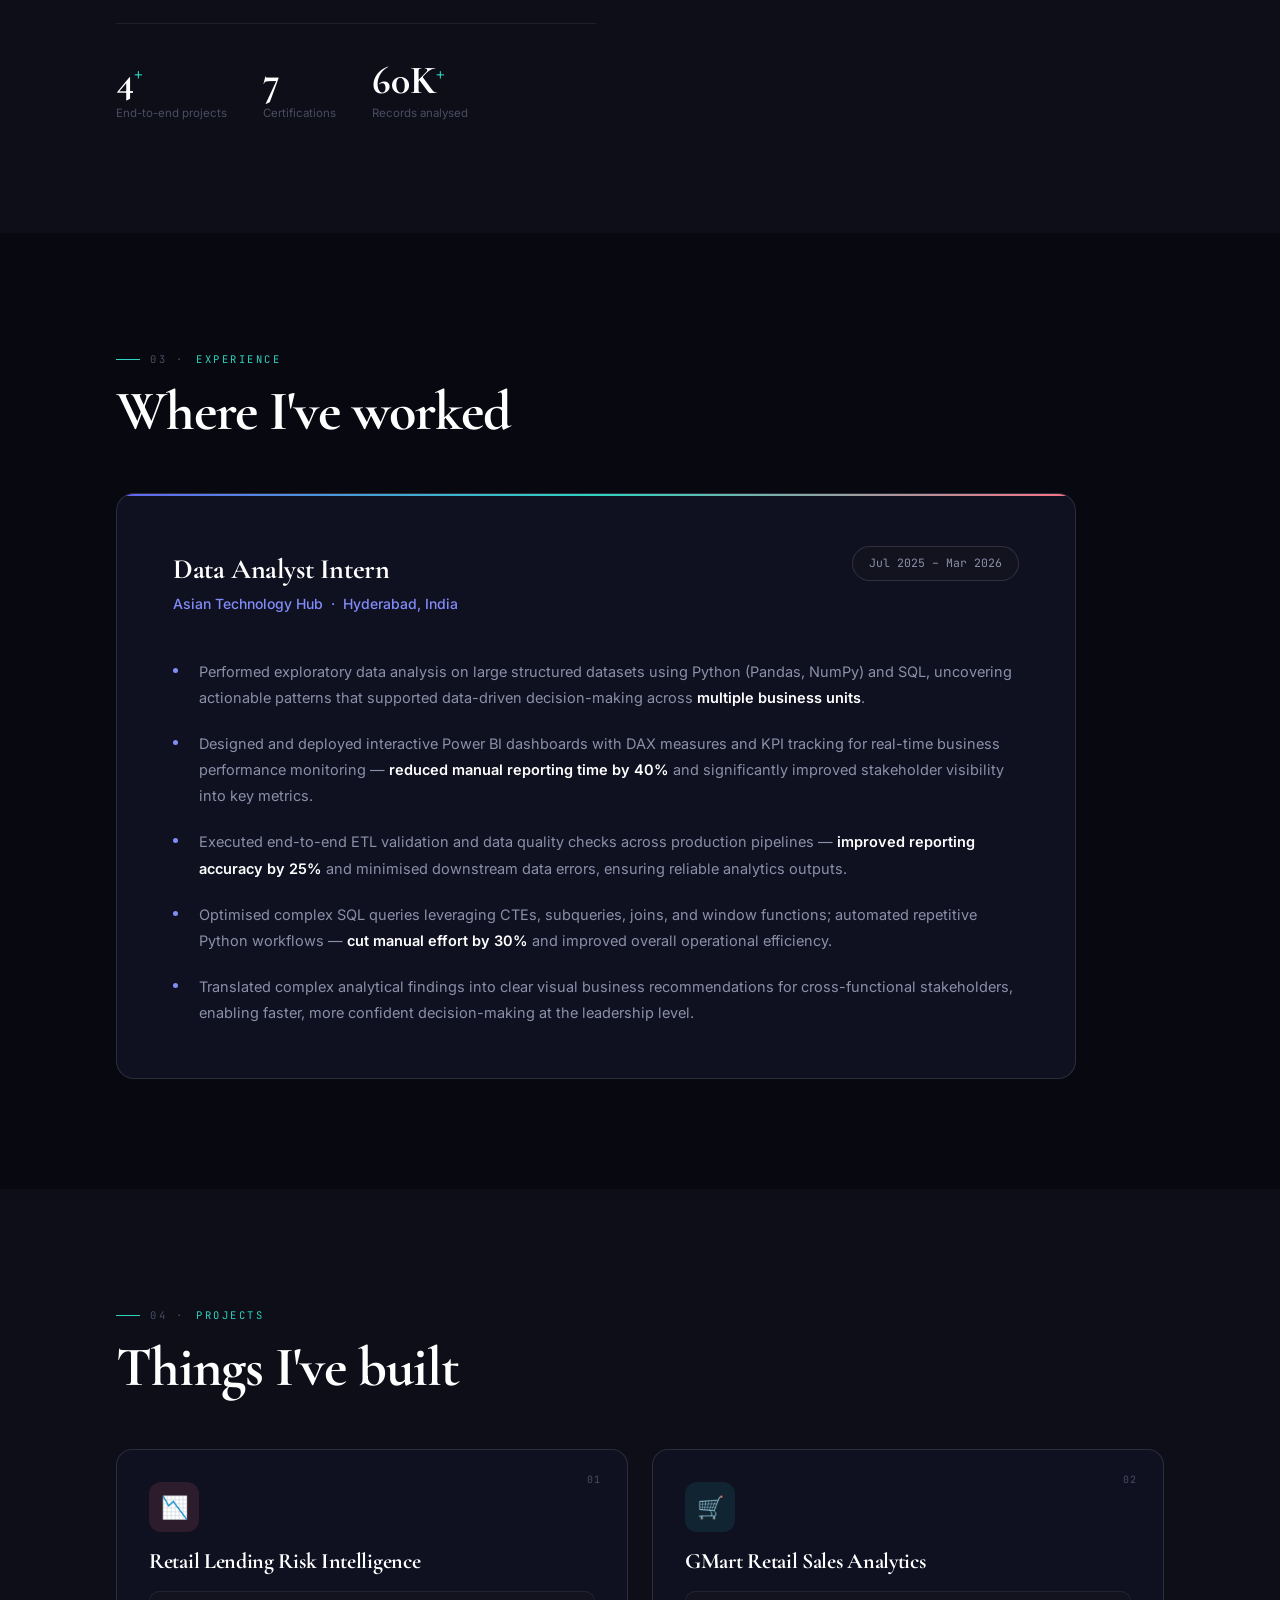
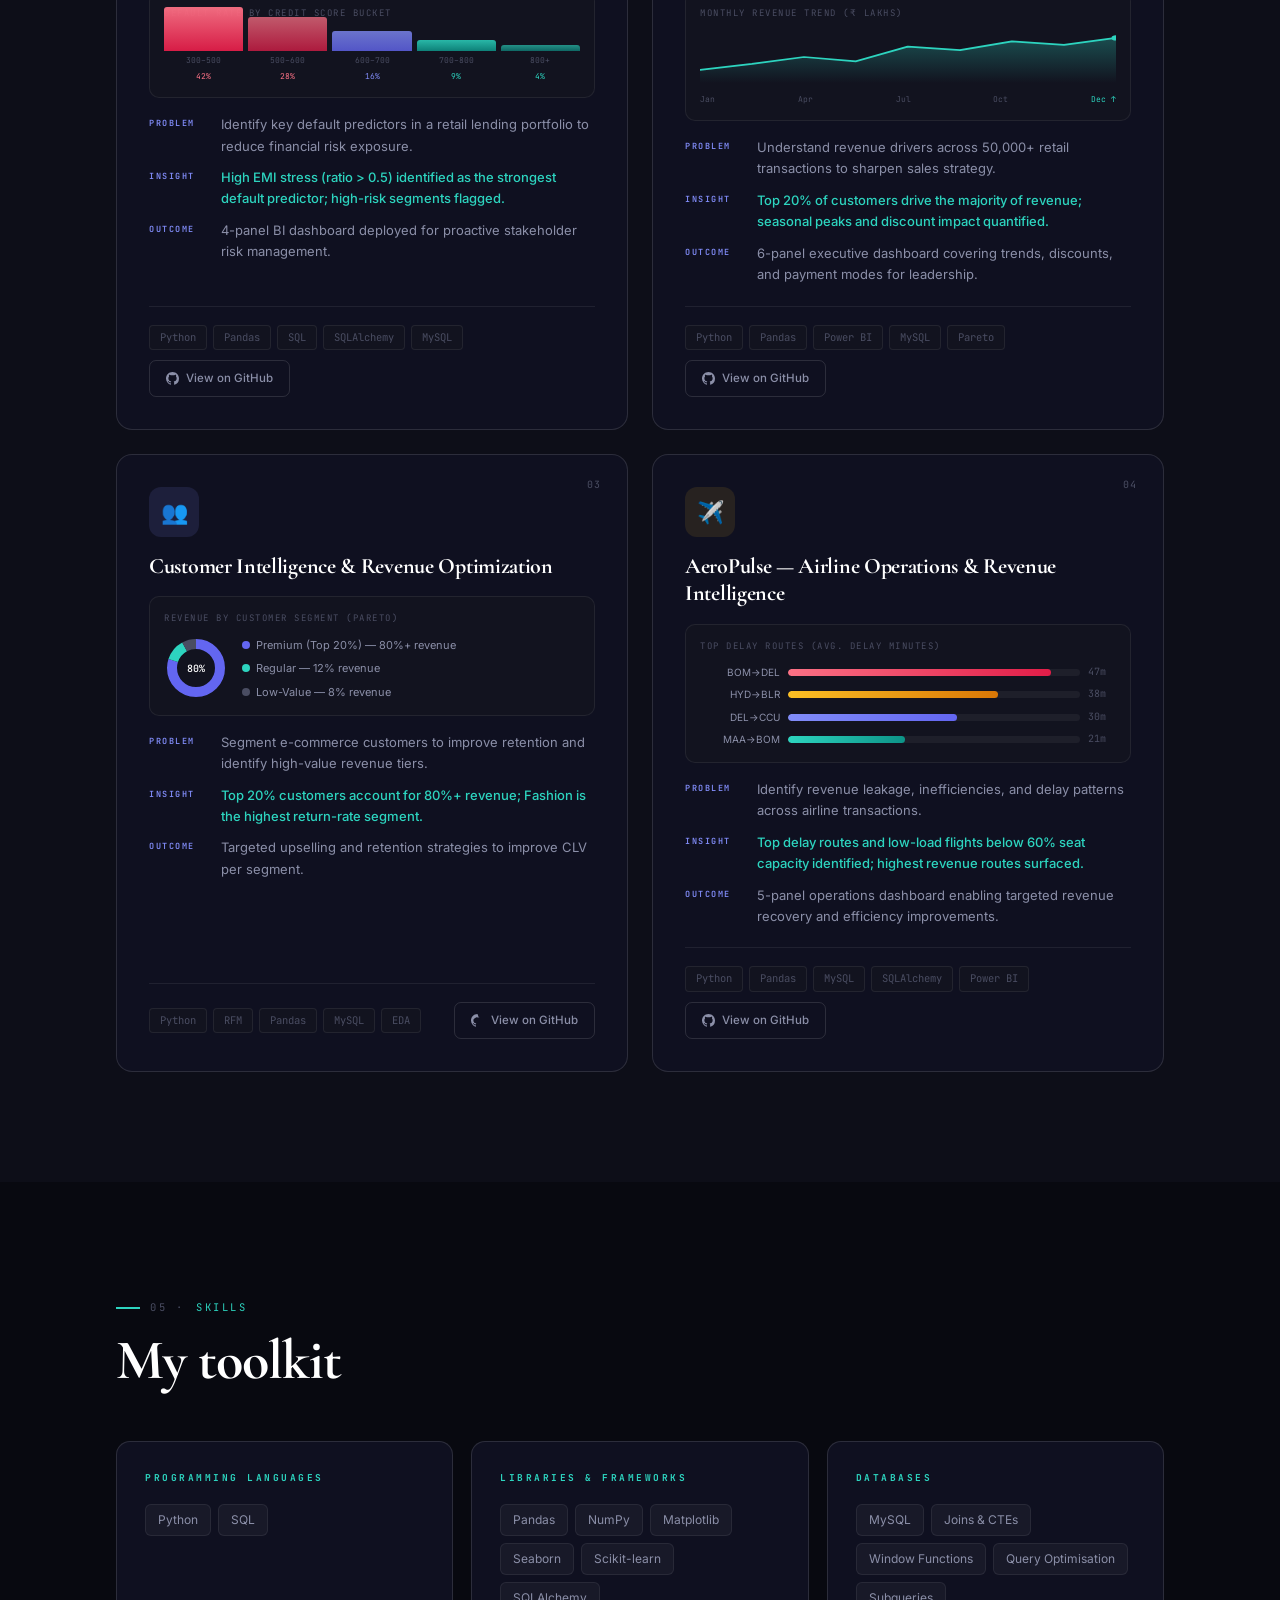
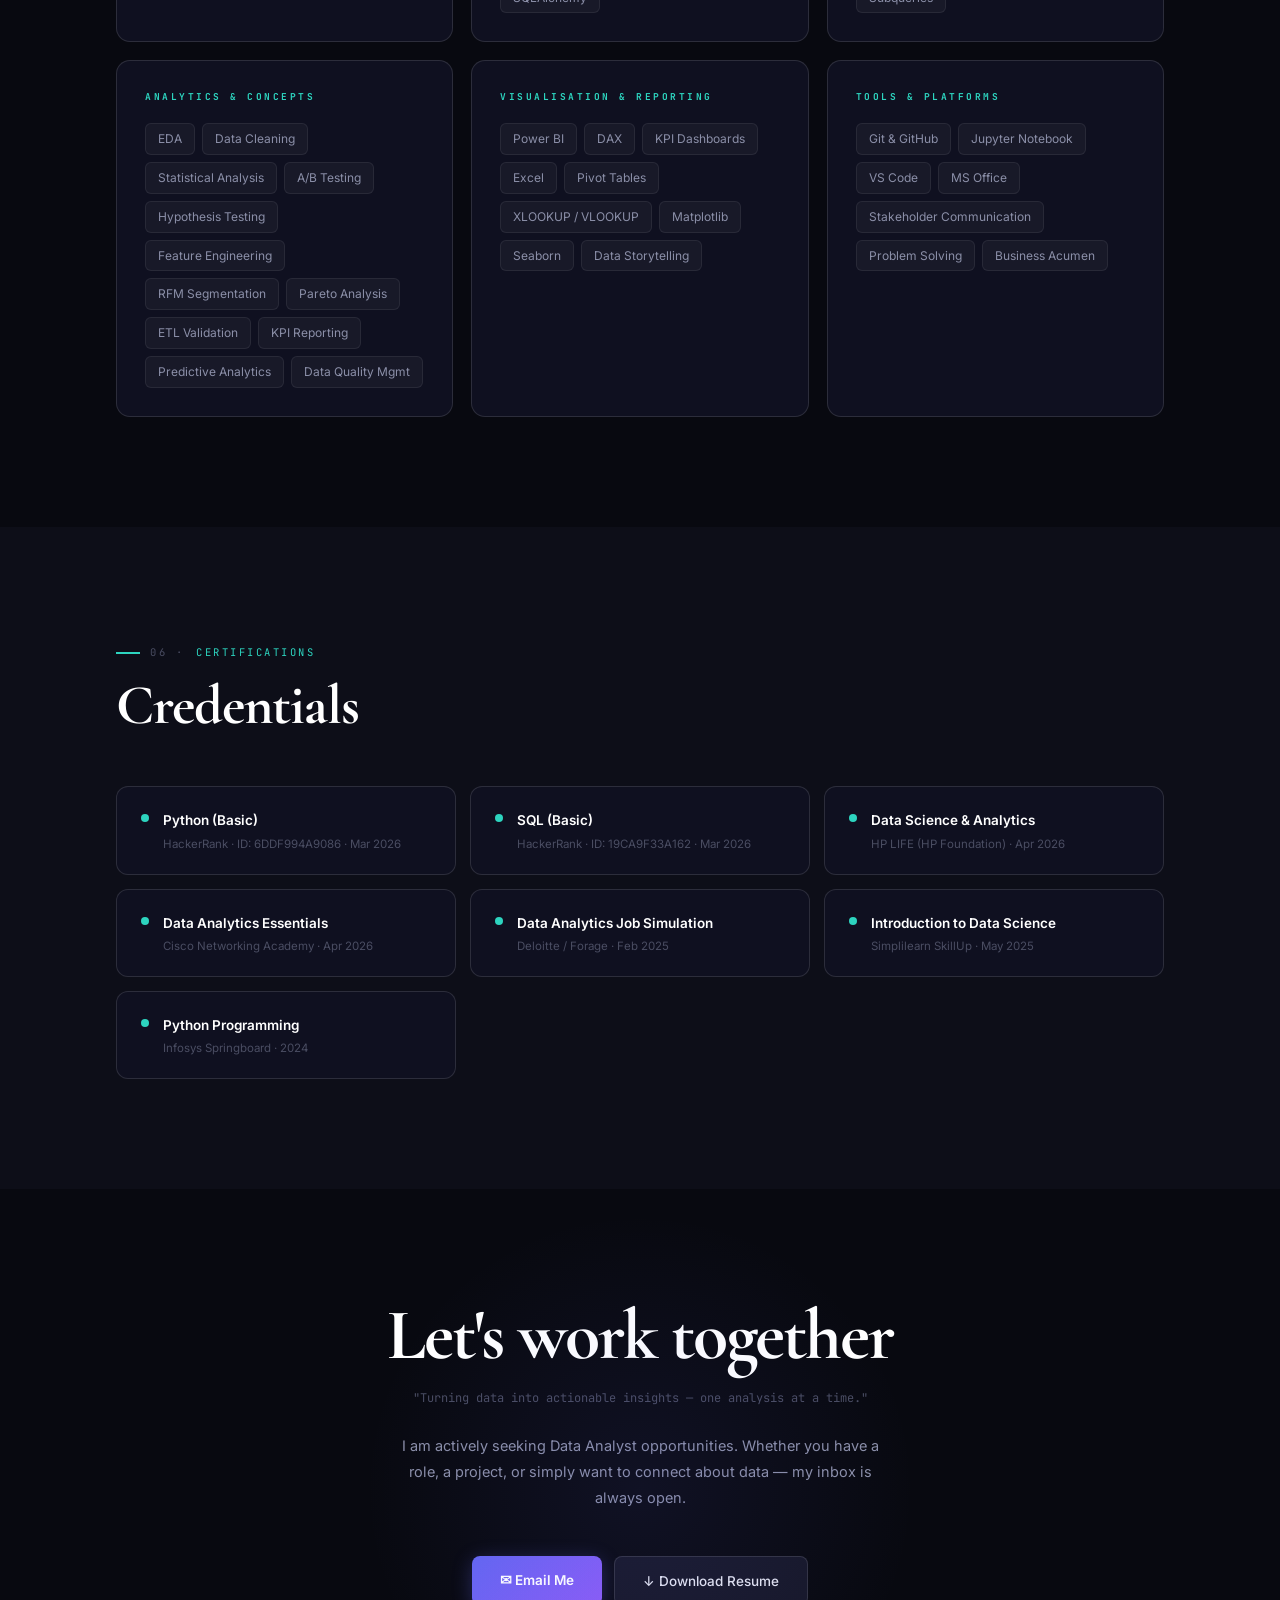
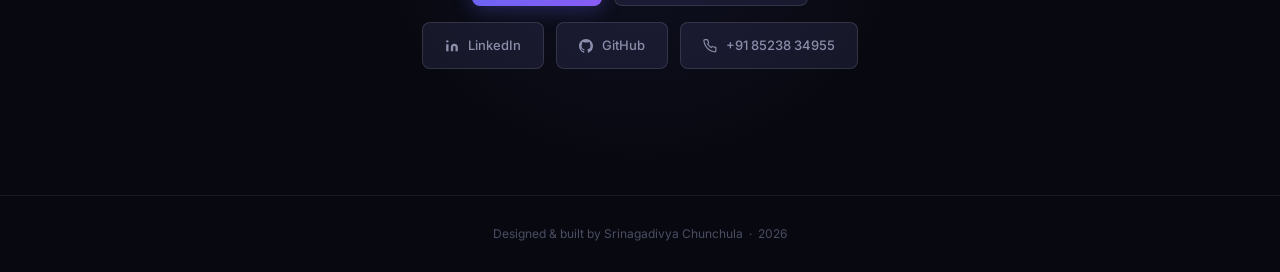
==== commit 6362d9a2: "Add files via upload" ====
--- a/index.html
+++ b/index.html
@@ -4,173 +4,201 @@
 <meta charset="UTF-8">
 <meta name="viewport" content="width=device-width, initial-scale=1.0">
 <title>Srinagadivya Chunchula — Data Analyst</title>
-<link href="https://fonts.googleapis.com/css2?family=Playfair+Display:ital,wght@0,700;0,900;1,700&family=DM+Sans:wght@300;400;500&family=JetBrains+Mono:wght@400;500&display=swap" rel="stylesheet">
+<link href="https://fonts.googleapis.com/css2?family=Cormorant+Garamond:ital,wght@0,400;0,600;0,700;1,400;1,600&family=Inter:wght@300;400;500;600&family=JetBrains+Mono:wght@400;500&display=swap" rel="stylesheet">
 <style>
-:root {
-  --bg: #0a0b0f;
-  --bg2: #111218;
-  --bg3: #181922;
-  --card: #13141c;
-  --card2: #1a1b25;
-  --border: #ffffff0f;
-  --border2: #ffffff18;
-  --cyan: #00e5c3;
-  --purple: #7c5cfc;
-  --purple2: #9b7dff;
-  --pink: #ff6b9d;
-  --text: #e8e9f0;
-  --text2: #9899a8;
-  --text3: #5c5d6e;
-  --white: #ffffff;
+:root{
+  --bg:#080910;--bg2:#0d0e18;--bg3:#12131f;--card:#0f1020;--card2:#161728;
+  --border:rgba(255,255,255,0.07);--border2:rgba(255,255,255,0.12);
+  --teal:#2dd4bf;--indigo:#818cf8;--violet:#a78bfa;--rose:#fb7185;--amber:#fbbf24;
+  --text:#e2e4f0;--text2:#8b8fa8;--text3:#4a4d62;--white:#ffffff;
 }
 *{margin:0;padding:0;box-sizing:border-box;}
 html{scroll-behavior:smooth;}
-body{background:var(--bg);color:var(--text);font-family:'DM Sans',sans-serif;font-size:15px;line-height:1.6;overflow-x:hidden;}
+body{background:var(--bg);color:var(--text);font-family:'Inter',sans-serif;font-size:15px;line-height:1.65;overflow-x:hidden;}
+::-webkit-scrollbar{width:4px;}
+::-webkit-scrollbar-track{background:var(--bg);}
+::-webkit-scrollbar-thumb{background:var(--indigo);border-radius:2px;}
 
 /* NAV */
-nav{position:fixed;top:0;left:0;right:0;z-index:100;display:flex;align-items:center;justify-content:space-between;padding:0 48px;height:60px;background:rgba(10,11,15,0.88);backdrop-filter:blur(14px);border-bottom:1px solid var(--border);}
-.logo{font-family:'Playfair Display',serif;font-size:18px;color:var(--white);text-decoration:none;}
-.logo span{color:var(--purple2);font-style:italic;}
-.nav-links{display:flex;align-items:center;gap:36px;list-style:none;}
-.nav-links a{text-decoration:none;color:var(--text2);font-size:11px;letter-spacing:1.3px;text-transform:uppercase;font-weight:500;transition:color .2s;}
+nav{position:fixed;top:0;left:0;right:0;z-index:200;height:64px;display:flex;align-items:center;justify-content:space-between;padding:0 56px;background:rgba(8,9,16,0.85);backdrop-filter:blur(20px);border-bottom:1px solid var(--border);}
+.logo{font-family:'Cormorant Garamond',serif;font-size:20px;font-weight:600;color:var(--white);text-decoration:none;}
+.logo em{color:var(--violet);font-style:italic;}
+.nav-links{display:flex;align-items:center;gap:32px;list-style:none;}
+.nav-links a{text-decoration:none;color:var(--text2);font-size:11px;letter-spacing:1.4px;text-transform:uppercase;font-weight:500;transition:color .2s;position:relative;}
+.nav-links a::after{content:'';position:absolute;bottom:-2px;left:0;width:0;height:1px;background:var(--teal);transition:width .25s;}
 .nav-links a:hover{color:var(--white);}
-.btn-resume{background:var(--purple);color:#fff!important;padding:8px 18px;border-radius:6px;font-size:12px;font-weight:500;text-decoration:none;transition:background .2s,transform .15s;}
-.btn-resume:hover{background:var(--purple2);transform:translateY(-1px);}
+.nav-links a:hover::after{width:100%;}
+.nav-resume{background:linear-gradient(135deg,#6366f1,#8b5cf6);color:#fff!important;padding:9px 20px;border-radius:6px;font-size:11px!important;font-weight:600!important;letter-spacing:0.8px!important;text-decoration:none;transition:opacity .2s,transform .15s;box-shadow:0 4px 16px rgba(99,102,241,0.35);}
+.nav-resume:hover{opacity:.9;transform:translateY(-1px);}
+.nav-resume::after{display:none!important;}
 
 /* SECTIONS */
-section{padding:100px 0;}
-.container{max-width:1180px;margin:0 auto;padding:0 48px;}
+section{padding:110px 0;}
+.container{max-width:1160px;margin:0 auto;padding:0 56px;}
+
+/* EYEBROW */
+.eyebrow{display:inline-flex;align-items:center;gap:10px;font-family:'JetBrains Mono',monospace;font-size:10.5px;letter-spacing:2.5px;text-transform:uppercase;color:var(--teal);margin-bottom:14px;}
+.eyebrow::before{content:'';width:24px;height:1.5px;background:var(--teal);}
+.eyebrow .n{color:var(--text3);margin-right:2px;}
+.section-title{font-family:'Cormorant Garamond',serif;font-size:clamp(38px,5vw,56px);font-weight:700;color:var(--white);line-height:1.05;letter-spacing:-1px;margin-bottom:52px;}
 
 /* HERO */
-#hero{min-height:100vh;display:flex;align-items:center;padding-top:60px;background:radial-gradient(ellipse 60% 60% at 70% 50%,#7c5cfc14 0%,transparent 70%),radial-gradient(ellipse 40% 40% at 20% 80%,#00e5c308 0%,transparent 60%);}
-.hero-grid{display:grid;grid-template-columns:1fr 420px;gap:60px;align-items:center;}
-.hero-badges{display:flex;gap:10px;margin-bottom:28px;}
-.badge{display:inline-flex;align-items:center;gap:6px;padding:5px 12px;border-radius:20px;font-size:12px;font-weight:500;}
-.badge-green{background:#00e5c315;color:var(--cyan);border:1px solid #00e5c330;}
-.badge-green::before{content:'';width:7px;height:7px;background:var(--cyan);border-radius:50%;animation:pulse 2s infinite;}
-.badge-loc{background:#7c5cfc18;color:var(--purple2);border:1px solid #7c5cfc30;}
-@keyframes pulse{0%,100%{opacity:1;transform:scale(1)}50%{opacity:.5;transform:scale(.8)}}
-.hero-name{font-family:'Playfair Display',serif;font-size:clamp(52px,7vw,84px);font-weight:900;line-height:1.0;letter-spacing:-2px;color:var(--white);margin-bottom:18px;}
-.hero-name .accent{color:var(--purple2);font-style:italic;}
-.hero-tags{display:flex;align-items:center;background:var(--card);border:1px solid var(--border2);border-radius:8px;padding:10px 18px;width:fit-content;margin-bottom:24px;font-family:'JetBrains Mono',monospace;font-size:12px;color:var(--text2);}
-.hero-tags .role{color:var(--cyan);font-weight:500;margin-right:12px;}
-.hero-tags span{color:var(--text3);margin:0 8px;}
-.hero-tagline{font-style:italic;color:var(--text2);font-size:16px;border-left:3px solid var(--purple);padding-left:14px;margin-bottom:20px;}
-.hero-bio{color:var(--text2);max-width:520px;margin-bottom:36px;line-height:1.75;}
-.hero-cta{display:flex;gap:14px;flex-wrap:wrap;}
-.btn-primary{background:var(--purple);color:#fff;padding:13px 26px;border-radius:8px;font-weight:500;font-size:14px;text-decoration:none;transition:all .2s;}
-.btn-primary:hover{background:var(--purple2);transform:translateY(-2px);box-shadow:0 8px 24px #7c5cfc40;}
-.btn-outline{background:transparent;color:var(--cyan);padding:13px 26px;border-radius:8px;font-weight:500;font-size:14px;text-decoration:none;border:1px solid var(--cyan);transition:all .2s;}
-.btn-outline:hover{background:#00e5c310;transform:translateY(-2px);}
-.btn-ghost{background:var(--card);color:var(--text);padding:13px 26px;border-radius:8px;font-weight:500;font-size:14px;text-decoration:none;border:1px solid var(--border2);transition:all .2s;}
-.btn-ghost:hover{border-color:var(--purple2);color:var(--purple2);transform:translateY(-2px);}
-
-/* STAT CARDS */
-.stat-cards{display:flex;flex-direction:column;gap:14px;}
-.stat-card{background:var(--card);border:1px solid var(--border2);border-radius:12px;padding:18px 22px;display:flex;align-items:center;gap:16px;transition:border-color .2s,transform .2s;}
-.stat-card:hover{border-color:#7c5cfc40;transform:translateX(-4px);}
-.stat-icon{width:40px;height:40px;border-radius:10px;display:flex;align-items:center;justify-content:center;font-size:18px;flex-shrink:0;}
-.stat-num{font-family:'Playfair Display',serif;font-size:24px;font-weight:700;color:var(--white);line-height:1;}
-.stat-label{color:var(--text2);font-size:12px;margin-top:2px;}
-
-/* SECTION LABEL */
-.section-label{display:flex;align-items:center;gap:10px;font-family:'JetBrains Mono',monospace;font-size:11px;letter-spacing:2px;text-transform:uppercase;color:var(--cyan);margin-bottom:16px;}
-.section-label::before{content:'';display:block;width:28px;height:2px;background:var(--cyan);}
-.section-label .num{color:var(--text3);}
-.section-title{font-family:'Playfair Display',serif;font-size:clamp(36px,5vw,52px);font-weight:700;color:var(--white);line-height:1.1;margin-bottom:48px;}
+#hero{min-height:100vh;display:flex;align-items:center;padding-top:64px;background:radial-gradient(ellipse 55% 55% at 75% 45%,rgba(99,102,241,0.10) 0%,transparent 65%),radial-gradient(ellipse 35% 40% at 15% 75%,rgba(45,212,191,0.06) 0%,transparent 60%);}
+.hero-grid{display:grid;grid-template-columns:1fr 420px;gap:56px;align-items:center;}
+.hero-left{display:flex;flex-direction:column;}
+.hero-meta{display:flex;align-items:center;gap:10px;margin-bottom:28px;}
+.pill{display:inline-flex;align-items:center;gap:7px;padding:6px 14px;border-radius:100px;font-size:12px;font-weight:500;}
+.pill-status{background:rgba(45,212,191,0.10);color:var(--teal);border:1px solid rgba(45,212,191,0.25);}
+.pill-status::before{content:'';width:6px;height:6px;background:var(--teal);border-radius:50%;animation:blink 2.2s ease-in-out infinite;}
+@keyframes blink{0%,100%{opacity:1}50%{opacity:0.35}}
+.pill-loc{background:rgba(129,140,248,0.10);color:var(--indigo);border:1px solid rgba(129,140,248,0.22);}
+
+/* HERO PROFILE ROW */
+.hero-profile-row{display:flex;align-items:center;gap:24px;margin-bottom:22px;}
+.hero-photo{width:90px;height:90px;border-radius:50%;object-fit:cover;object-position:top;border:2px solid rgba(129,140,248,0.4);box-shadow:0 0 0 4px rgba(129,140,248,0.08),0 8px 32px rgba(0,0,0,0.4);flex-shrink:0;}
+.hero-name{font-family:'Cormorant Garamond',serif;font-size:clamp(42px,5.5vw,72px);font-weight:700;line-height:0.95;letter-spacing:-2.5px;color:var(--white);}
+.hero-name em{color:var(--violet);font-style:italic;font-weight:400;}
+
+.hero-role{display:inline-flex;align-items:center;background:var(--card2);border:1px solid var(--border2);border-radius:8px;padding:11px 20px;font-family:'JetBrains Mono',monospace;font-size:12.5px;color:var(--text2);margin-bottom:22px;width:fit-content;}
+.hero-role .hl{color:var(--teal);font-weight:500;}
+.hero-role .sep{color:var(--text3);margin:0 10px;}
+.hero-tagline{font-family:'Cormorant Garamond',serif;font-style:italic;font-size:19px;color:var(--text2);border-left:2px solid var(--violet);padding-left:16px;margin-bottom:20px;line-height:1.5;}
+.hero-bio{color:var(--text2);max-width:500px;line-height:1.8;margin-bottom:38px;font-size:14.5px;}
+.hero-cta{display:flex;gap:12px;flex-wrap:wrap;}
+.btn-fill{background:linear-gradient(135deg,#6366f1,#8b5cf6);color:#fff;padding:13px 28px;border-radius:8px;font-weight:600;font-size:13.5px;text-decoration:none;transition:all .2s;box-shadow:0 4px 20px rgba(99,102,241,0.3);}
+.btn-fill:hover{transform:translateY(-2px);box-shadow:0 8px 28px rgba(99,102,241,0.42);}
+.btn-line{background:transparent;color:var(--teal);padding:13px 28px;border-radius:8px;font-weight:500;font-size:13.5px;text-decoration:none;border:1px solid rgba(45,212,191,0.4);transition:all .2s;}
+.btn-line:hover{background:rgba(45,212,191,0.07);transform:translateY(-2px);}
+.btn-ghost{background:var(--card2);color:var(--text);padding:13px 28px;border-radius:8px;font-weight:500;font-size:13.5px;text-decoration:none;border:1px solid var(--border2);transition:all .2s;}
+.btn-ghost:hover{border-color:var(--violet);color:var(--violet);transform:translateY(-2px);}
+
+/* KPI CARDS */
+.kpi-stack{display:flex;flex-direction:column;gap:12px;}
+.kpi-card{background:var(--card);border:1px solid var(--border2);border-radius:14px;padding:20px 24px;display:flex;align-items:center;gap:18px;transition:border-color .25s,transform .25s;position:relative;overflow:hidden;}
+.kpi-card::before{content:'';position:absolute;left:0;top:0;bottom:0;width:3px;background:linear-gradient(180deg,var(--indigo),var(--teal));opacity:0;transition:opacity .25s;}
+.kpi-card:hover{border-color:rgba(129,140,248,0.35);transform:translateX(-3px);}
+.kpi-card:hover::before{opacity:1;}
+.kpi-icon{width:42px;height:42px;border-radius:10px;display:flex;align-items:center;justify-content:center;font-size:19px;flex-shrink:0;}
+.kpi-num{font-family:'Cormorant Garamond',serif;font-size:26px;font-weight:700;color:var(--white);line-height:1;}
+.kpi-label{color:var(--text2);font-size:12px;margin-top:3px;line-height:1.4;}
 
 /* ABOUT */
 #about{background:var(--bg2);}
-.about-grid{display:grid;grid-template-columns:1fr 1fr;gap:80px;align-items:start;}
-.about-text p{color:var(--text2);margin-bottom:18px;line-height:1.8;}
-.about-stats{display:flex;gap:40px;margin-top:36px;}
-.about-stat-num{font-family:'Playfair Display',serif;font-size:36px;font-weight:700;color:var(--white);}
-.about-stat-num .sup{font-size:20px;color:var(--cyan);}
-.about-stat-label{color:var(--text3);font-size:12px;margin-top:2px;}
-.skills-right h3{font-family:'JetBrains Mono',monospace;font-size:11px;letter-spacing:2px;text-transform:uppercase;color:var(--cyan);margin-bottom:24px;display:flex;align-items:center;gap:10px;}
-.skills-right h3::before{content:'';display:block;width:28px;height:2px;background:var(--cyan);}
-.skill-bar-item{margin-bottom:18px;}
-.skill-bar-header{display:flex;justify-content:space-between;margin-bottom:6px;}
-.skill-bar-name{color:var(--text);font-size:13px;font-weight:500;}
-.skill-bar-pct{color:var(--text3);font-size:12px;font-family:'JetBrains Mono',monospace;}
-.skill-bar-track{height:4px;background:var(--card2);border-radius:2px;overflow:hidden;}
-.skill-bar-fill{height:100%;border-radius:2px;background:linear-gradient(90deg,var(--purple),var(--cyan));}
+.about-grid{display:grid;grid-template-columns:1fr 1fr;gap:88px;align-items:start;}
+.about-body p{color:var(--text2);margin-bottom:20px;line-height:1.85;font-size:14.5px;}
+.about-body p strong{color:var(--text);font-weight:600;}
+.about-nums{display:flex;gap:36px;margin-top:40px;padding-top:36px;border-top:1px solid var(--border);}
+.a-big{font-family:'Cormorant Garamond',serif;font-size:40px;font-weight:700;color:var(--white);line-height:1;}
+.a-big sup{font-size:22px;color:var(--teal);vertical-align:super;}
+.a-label{color:var(--text3);font-size:11.5px;margin-top:4px;}
+.skill-panel h4{font-family:'JetBrains Mono',monospace;font-size:10px;letter-spacing:2.5px;text-transform:uppercase;color:var(--teal);margin-bottom:26px;display:flex;align-items:center;gap:10px;}
+.skill-panel h4::before{content:'';width:24px;height:1.5px;background:var(--teal);}
+.bar-item{margin-bottom:20px;}
+.bar-head{display:flex;justify-content:space-between;margin-bottom:7px;}
+.bar-name{color:var(--text);font-size:13px;font-weight:500;}
+.bar-pct{color:var(--text3);font-size:11.5px;font-family:'JetBrains Mono',monospace;}
+.bar-track{height:3px;background:rgba(255,255,255,0.06);border-radius:2px;overflow:hidden;}
+.bar-fill{height:100%;border-radius:2px;background:linear-gradient(90deg,#6366f1,#2dd4bf);}
 
 /* EXPERIENCE */
 #experience{background:var(--bg);}
-.exp-card{background:var(--card);border:1px solid var(--border2);border-radius:16px;padding:44px 52px;position:relative;overflow:hidden;max-width:980px;}
-.exp-card::before{content:'';position:absolute;top:0;left:0;right:0;height:3px;background:linear-gradient(90deg,var(--purple),var(--cyan),var(--pink));}
-.exp-header{display:flex;justify-content:space-between;align-items:flex-start;margin-bottom:6px;}
-.exp-title{font-family:'Playfair Display',serif;font-size:26px;font-weight:700;color:var(--white);letter-spacing:-0.3px;}
-.exp-date{background:var(--bg3);border:1px solid var(--border2);padding:7px 16px;border-radius:20px;font-size:12px;font-family:'JetBrains Mono',monospace;color:var(--text2);white-space:nowrap;}
-.exp-company{color:var(--purple2);font-weight:500;font-size:14px;margin-bottom:30px;}
-.exp-bullets{list-style:none;display:flex;flex-direction:column;gap:18px;}
-.exp-bullets li{display:flex;gap:16px;color:var(--text2);line-height:1.8;font-size:14.5px;align-items:flex-start;}
-.exp-bullet-dot{width:5px;height:5px;background:var(--purple2);border-radius:50%;flex-shrink:0;margin-top:9px;}
-.exp-bullets strong{color:var(--white);font-weight:600;}
+.exp-wrap{background:var(--card);border:1px solid var(--border2);border-radius:18px;padding:52px 56px;position:relative;overflow:hidden;max-width:960px;}
+.exp-wrap::before{content:'';position:absolute;top:0;left:0;right:0;height:2px;background:linear-gradient(90deg,#6366f1,#2dd4bf,#fb7185);}
+.exp-toprow{display:flex;justify-content:space-between;align-items:flex-start;margin-bottom:8px;}
+.exp-jobtitle{font-family:'Cormorant Garamond',serif;font-size:28px;font-weight:700;color:var(--white);letter-spacing:-0.4px;}
+.exp-badge{background:var(--bg3);border:1px solid var(--border2);padding:7px 16px;border-radius:100px;font-family:'JetBrains Mono',monospace;font-size:11.5px;color:var(--text2);white-space:nowrap;}
+.exp-company{color:var(--indigo);font-weight:500;font-size:14px;margin-bottom:36px;}
+.exp-list{list-style:none;display:flex;flex-direction:column;gap:20px;}
+.exp-list li{display:grid;grid-template-columns:8px 1fr;gap:18px;align-items:start;}
+.exp-dot{width:5px;height:5px;background:var(--indigo);border-radius:50%;margin-top:9px;}
+.exp-list li p{color:var(--text2);line-height:1.8;font-size:14.5px;}
+.exp-list li p strong{color:var(--white);font-weight:600;}
 
 /* PROJECTS */
 #projects{background:var(--bg2);}
-.projects-grid{display:grid;grid-template-columns:repeat(3,1fr);gap:24px;}
-.project-card{background:var(--card);border:1px solid var(--border2);border-radius:14px;padding:28px;display:flex;flex-direction:column;transition:border-color .25s,transform .25s,box-shadow .25s;position:relative;overflow:hidden;}
-.project-card:hover{border-color:#7c5cfc50;transform:translateY(-4px);box-shadow:0 16px 40px #0006;}
-.project-card-num{position:absolute;top:20px;right:24px;font-family:'JetBrains Mono',monospace;font-size:11px;color:var(--text3);}
-.project-icon{width:48px;height:48px;border-radius:12px;display:flex;align-items:center;justify-content:center;font-size:22px;margin-bottom:18px;}
-.project-title{font-family:'Playfair Display',serif;font-size:18px;font-weight:700;color:var(--white);margin-bottom:20px;line-height:1.3;}
-.project-row{display:flex;gap:8px;margin-bottom:10px;align-items:flex-start;}
-.project-row-label{font-family:'JetBrains Mono',monospace;font-size:9px;letter-spacing:1.5px;text-transform:uppercase;color:var(--purple2);font-weight:500;width:60px;flex-shrink:0;padding-top:1px;}
-.project-row-text{color:var(--text2);font-size:13px;line-height:1.6;flex:1;}
-.project-insight{color:var(--cyan);font-weight:500;}
-.project-tags{display:flex;flex-wrap:wrap;gap:6px;margin-top:18px;padding-top:18px;border-top:1px solid var(--border);margin-bottom:16px;}
-.tag{background:var(--bg3);border:1px solid var(--border2);padding:3px 10px;border-radius:4px;font-size:11px;color:var(--text2);font-family:'JetBrains Mono',monospace;}
-.btn-github{display:inline-flex;align-items:center;gap:8px;background:var(--bg3);border:1px solid var(--border2);color:var(--text);padding:9px 16px;border-radius:7px;font-size:12px;font-weight:500;text-decoration:none;transition:all .2s;margin-top:auto;width:fit-content;}
-.btn-github:hover{border-color:var(--purple2);color:var(--purple2);}
-.btn-github svg{width:14px;height:14px;}
+.proj-grid{display:grid;grid-template-columns:repeat(2,1fr);gap:24px;}
+.proj-card{background:var(--card);border:1px solid var(--border2);border-radius:16px;padding:32px;display:flex;flex-direction:column;position:relative;overflow:hidden;transition:border-color .25s,transform .28s,box-shadow .28s;}
+.proj-card:hover{border-color:rgba(129,140,248,0.4);transform:translateY(-5px);box-shadow:0 20px 50px rgba(0,0,0,0.45);}
+.proj-num{position:absolute;top:22px;right:26px;font-family:'JetBrains Mono',monospace;font-size:10px;color:var(--text3);letter-spacing:1px;}
+.proj-icon{width:50px;height:50px;border-radius:12px;display:flex;align-items:center;justify-content:center;font-size:22px;margin-bottom:16px;}
+.proj-name{font-family:'Cormorant Garamond',serif;font-size:22px;font-weight:700;color:var(--white);line-height:1.25;margin-bottom:16px;letter-spacing:-0.3px;}
+
+/* INLINE CHART AREA */
+.proj-chart{border-radius:10px;background:var(--bg3);border:1px solid var(--border);padding:14px;margin-bottom:16px;}
+.chart-title{font-family:'JetBrains Mono',monospace;font-size:9px;letter-spacing:1.5px;text-transform:uppercase;color:var(--text3);margin-bottom:10px;}
+.bars-row{display:flex;align-items:flex-end;gap:5px;height:52px;}
+.bar-col{display:flex;flex-direction:column;align-items:center;gap:3px;flex:1;}
+.bar-vis{width:100%;border-radius:3px 3px 0 0;transition:opacity .2s;}
+.bar-lbl{font-size:8px;color:var(--text3);font-family:'JetBrains Mono',monospace;white-space:nowrap;}
+.donut-row{display:flex;align-items:center;gap:14px;}
+.donut-svg{flex-shrink:0;}
+.donut-legend{display:flex;flex-direction:column;gap:5px;}
+.donut-leg-item{display:flex;align-items:center;gap:6px;font-size:11px;color:var(--text2);}
+.donut-dot{width:8px;height:8px;border-radius:50%;flex-shrink:0;}
+.hbar-row{display:flex;flex-direction:column;gap:6px;}
+.hbar-item{display:flex;align-items:center;gap:8px;}
+.hbar-label{font-size:10px;color:var(--text2);width:80px;flex-shrink:0;text-align:right;}
+.hbar-track{flex:1;height:7px;background:rgba(255,255,255,0.05);border-radius:4px;overflow:hidden;}
+.hbar-fill{height:100%;border-radius:4px;}
+.hbar-val{font-size:10px;color:var(--text3);font-family:'JetBrains Mono',monospace;width:28px;}
+.line-svg{width:100%;}
+
+.proj-meta{display:flex;flex-direction:column;gap:10px;margin-bottom:0;flex:1;}
+.proj-row{display:flex;gap:10px;align-items:flex-start;}
+.proj-label{font-family:'JetBrains Mono',monospace;font-size:8.5px;letter-spacing:1.5px;text-transform:uppercase;color:var(--indigo);font-weight:600;width:62px;flex-shrink:0;padding-top:2px;}
+.proj-val{color:var(--text2);font-size:13px;line-height:1.65;}
+.proj-insight{color:var(--teal);font-weight:500;}
+.proj-footer{margin-top:20px;padding-top:18px;border-top:1px solid var(--border);display:flex;align-items:center;justify-content:space-between;flex-wrap:wrap;gap:10px;}
+.proj-tags{display:flex;flex-wrap:wrap;gap:6px;}
+.ptag{background:var(--bg3);border:1px solid var(--border);padding:3px 10px;border-radius:4px;font-size:10.5px;color:var(--text3);font-family:'JetBrains Mono',monospace;}
+.btn-gh{display:inline-flex;align-items:center;gap:7px;background:transparent;border:1px solid var(--border2);color:var(--text2);padding:8px 16px;border-radius:7px;font-size:11.5px;font-weight:500;text-decoration:none;transition:all .2s;white-space:nowrap;}
+.btn-gh:hover{border-color:var(--indigo);color:var(--indigo);}
+.btn-gh svg{width:13px;height:13px;}
 
 /* SKILLS */
 #skills{background:var(--bg);}
-.toolkit-grid{display:grid;grid-template-columns:repeat(3,1fr);gap:20px;}
-.toolkit-card{background:var(--card);border:1px solid var(--border2);border-radius:14px;padding:28px;}
-.toolkit-card h3{font-family:'JetBrains Mono',monospace;font-size:10px;letter-spacing:2px;text-transform:uppercase;color:var(--cyan);margin-bottom:18px;}
-.tags-group{display:flex;flex-wrap:wrap;gap:8px;}
-.skill-tag{background:var(--bg3);border:1px solid var(--border2);padding:5px 12px;border-radius:6px;font-size:12px;color:var(--text2);transition:border-color .2s,color .2s;cursor:default;}
-.skill-tag:hover{border-color:var(--purple2);color:var(--text);}
+.tool-grid{display:grid;grid-template-columns:repeat(3,1fr);gap:18px;}
+.tool-card{background:var(--card);border:1px solid var(--border2);border-radius:14px;padding:28px;transition:border-color .2s;}
+.tool-card:hover{border-color:rgba(129,140,248,0.25);}
+.tool-card h3{font-family:'JetBrains Mono',monospace;font-size:9.5px;letter-spacing:2.5px;text-transform:uppercase;color:var(--teal);margin-bottom:18px;}
+.chip-group{display:flex;flex-wrap:wrap;gap:7px;}
+.chip{background:rgba(255,255,255,0.04);border:1px solid var(--border);padding:5px 12px;border-radius:6px;font-size:12px;color:var(--text2);transition:border-color .2s,color .2s,background .2s;cursor:default;}
+.chip:hover{border-color:rgba(129,140,248,0.4);color:var(--text);background:rgba(129,140,248,0.07);}
 
 /* CERTS */
 #certs{background:var(--bg2);}
-.certs-grid{display:grid;grid-template-columns:repeat(3,1fr);gap:16px;}
-.cert-card{background:var(--card);border:1px solid var(--border2);border-radius:12px;padding:22px 24px;display:flex;align-items:flex-start;gap:14px;transition:border-color .2s;}
-.cert-card:hover{border-color:#00e5c330;}
-.cert-dot{width:10px;height:10px;background:var(--cyan);border-radius:50%;flex-shrink:0;margin-top:4px;}
-.cert-name{font-size:14px;font-weight:600;color:var(--white);margin-bottom:4px;}
-.cert-meta{font-size:12px;color:var(--text3);}
+.cert-grid{display:grid;grid-template-columns:repeat(3,1fr);gap:14px;}
+.cert-card{background:var(--card);border:1px solid var(--border2);border-radius:12px;padding:22px 24px;display:flex;align-items:flex-start;gap:14px;transition:border-color .2s,transform .2s;}
+.cert-card:hover{border-color:rgba(45,212,191,0.3);transform:translateY(-2px);}
+.cert-dot{width:8px;height:8px;background:var(--teal);border-radius:50%;flex-shrink:0;margin-top:5px;}
+.cert-name{font-size:13.5px;font-weight:600;color:var(--white);margin-bottom:4px;}
+.cert-sub{font-size:11.5px;color:var(--text3);line-height:1.4;}
 
 /* CONTACT */
-#contact{background:var(--bg);text-align:center;}
-.contact-title{font-family:'Playfair Display',serif;font-size:clamp(36px,6vw,64px);font-weight:900;color:var(--white);margin-bottom:20px;letter-spacing:-2px;}
-.contact-tagline{font-family:'JetBrains Mono',monospace;font-size:13px;color:var(--text3);margin-bottom:28px;}
-.contact-bio{color:var(--text2);max-width:520px;margin:0 auto 40px;line-height:1.75;}
-.contact-primary{display:flex;justify-content:center;gap:14px;margin-bottom:20px;flex-wrap:wrap;}
-.contact-secondary{display:flex;justify-content:center;gap:12px;flex-wrap:wrap;}
-.btn-social{background:var(--card);border:1px solid var(--border2);color:var(--text);padding:11px 22px;border-radius:8px;font-size:13px;font-weight:500;text-decoration:none;display:inline-flex;align-items:center;gap:8px;transition:all .2s;}
-.btn-social:hover{border-color:var(--purple2);color:var(--purple2);}
-
-/* FOOTER */
-footer{text-align:center;padding:24px;border-top:1px solid var(--border);color:var(--text3);font-size:12px;}
-footer a{color:var(--text2);text-decoration:none;}
-footer a:hover{color:var(--white);}
-
-/* ANIMATIONS */
-@keyframes fadeUp{from{opacity:0;transform:translateY(20px)}to{opacity:1;transform:translateY(0)}}
-.fade-up{animation:fadeUp .6s ease both;}
-.delay-1{animation-delay:.1s;}.delay-2{animation-delay:.2s;}.delay-3{animation-delay:.3s;}.delay-4{animation-delay:.4s;}
-
-@media(max-width:900px){
+#contact{background:var(--bg);text-align:center;position:relative;overflow:hidden;}
+#contact::before{content:'';position:absolute;top:0;left:50%;transform:translateX(-50%);width:600px;height:600px;background:radial-gradient(circle,rgba(99,102,241,0.09) 0%,transparent 65%);pointer-events:none;}
+.contact-title{font-family:'Cormorant Garamond',serif;font-size:clamp(42px,6.5vw,72px);font-weight:700;color:var(--white);margin-bottom:18px;letter-spacing:-2px;line-height:1;}
+.contact-quote{font-family:'JetBrains Mono',monospace;font-size:12px;color:var(--text3);margin-bottom:24px;}
+.contact-bio{color:var(--text2);max-width:500px;margin:0 auto 44px;line-height:1.8;font-size:14.5px;}
+.contact-row{display:flex;justify-content:center;gap:12px;flex-wrap:wrap;margin-bottom:16px;}
+.btn-social{background:var(--card2);border:1px solid var(--border2);color:var(--text2);padding:12px 22px;border-radius:8px;font-size:13px;font-weight:500;text-decoration:none;display:inline-flex;align-items:center;gap:9px;transition:all .2s;}
+.btn-social:hover{border-color:var(--indigo);color:var(--text);background:rgba(129,140,248,0.08);}
+
+footer{text-align:center;padding:28px;border-top:1px solid var(--border);color:var(--text3);font-size:12px;}
+footer a{color:var(--text3);text-decoration:none;transition:color .2s;}
+footer a:hover{color:var(--text);}
+
+@keyframes fadeUp{from{opacity:0;transform:translateY(22px)}to{opacity:1;transform:translateY(0)}}
+.fu{animation:fadeUp .65s cubic-bezier(.22,1,.36,1) both;}
+.d1{animation-delay:.08s;}.d2{animation-delay:.16s;}.d3{animation-delay:.24s;}.d4{animation-delay:.32s;}
+
+@media(max-width:960px){
   nav{padding:0 24px;}
-  .nav-links{display:none;}
+  .nav-links li:not(:last-child){display:none;}
   .container{padding:0 24px;}
-  .hero-grid,.about-grid{grid-template-columns:1fr;}
-  .projects-grid,.toolkit-grid,.certs-grid{grid-template-columns:1fr;}
+  .hero-grid,.about-grid{grid-template-columns:1fr;gap:48px;}
+  .proj-grid,.tool-grid,.cert-grid{grid-template-columns:1fr;}
+  .exp-wrap{padding:32px 28px;}
 }
 </style>
 </head>
@@ -178,7 +206,7 @@
 
 <!-- NAV -->
 <nav>
-  <a href="#hero" class="logo">Srinaga<span>divya</span></a>
+  <a href="#hero" class="logo">Srinaga<em>divya</em></a>
   <ul class="nav-links">
     <li><a href="#about">About</a></li>
     <li><a href="#experience">Experience</a></li>
@@ -186,7 +214,7 @@
     <li><a href="#skills">Skills</a></li>
     <li><a href="#certs">Certs</a></li>
     <li><a href="#contact">Contact</a></li>
-    <li><a href="[data-uri]